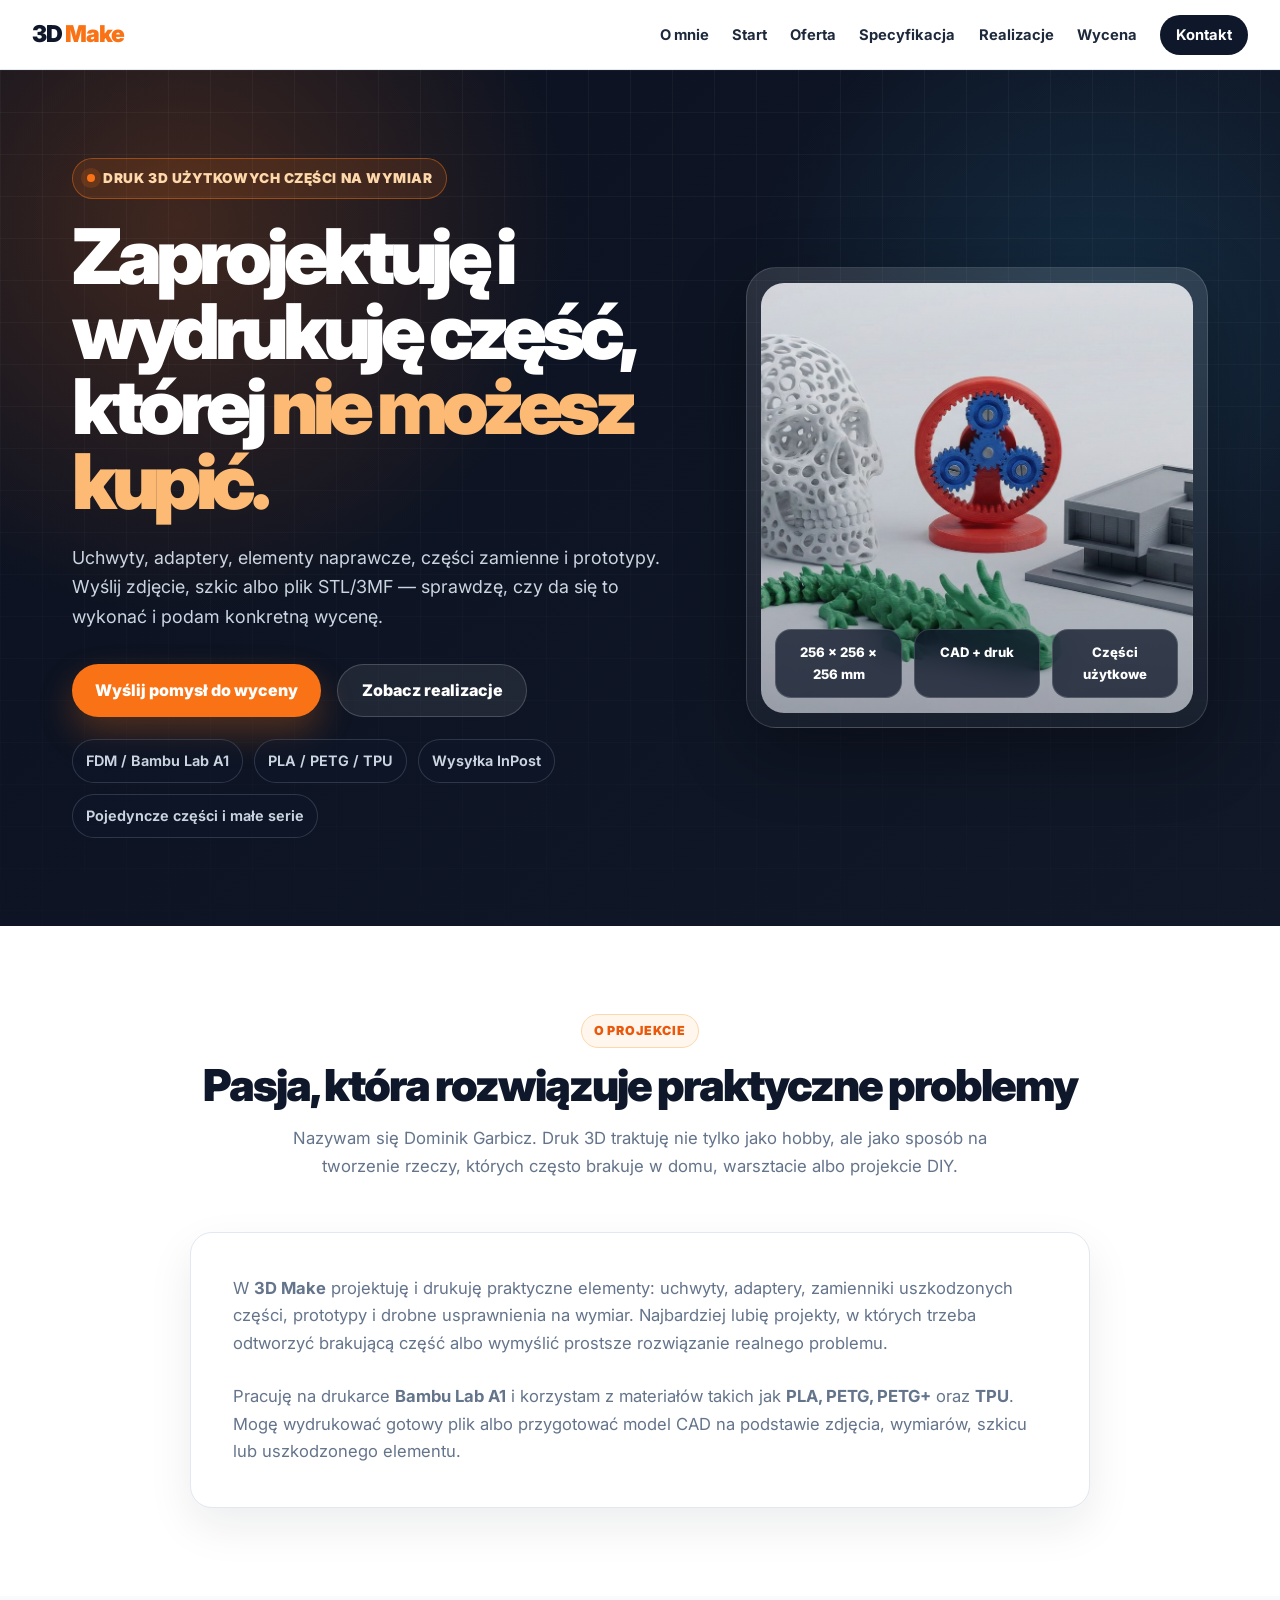
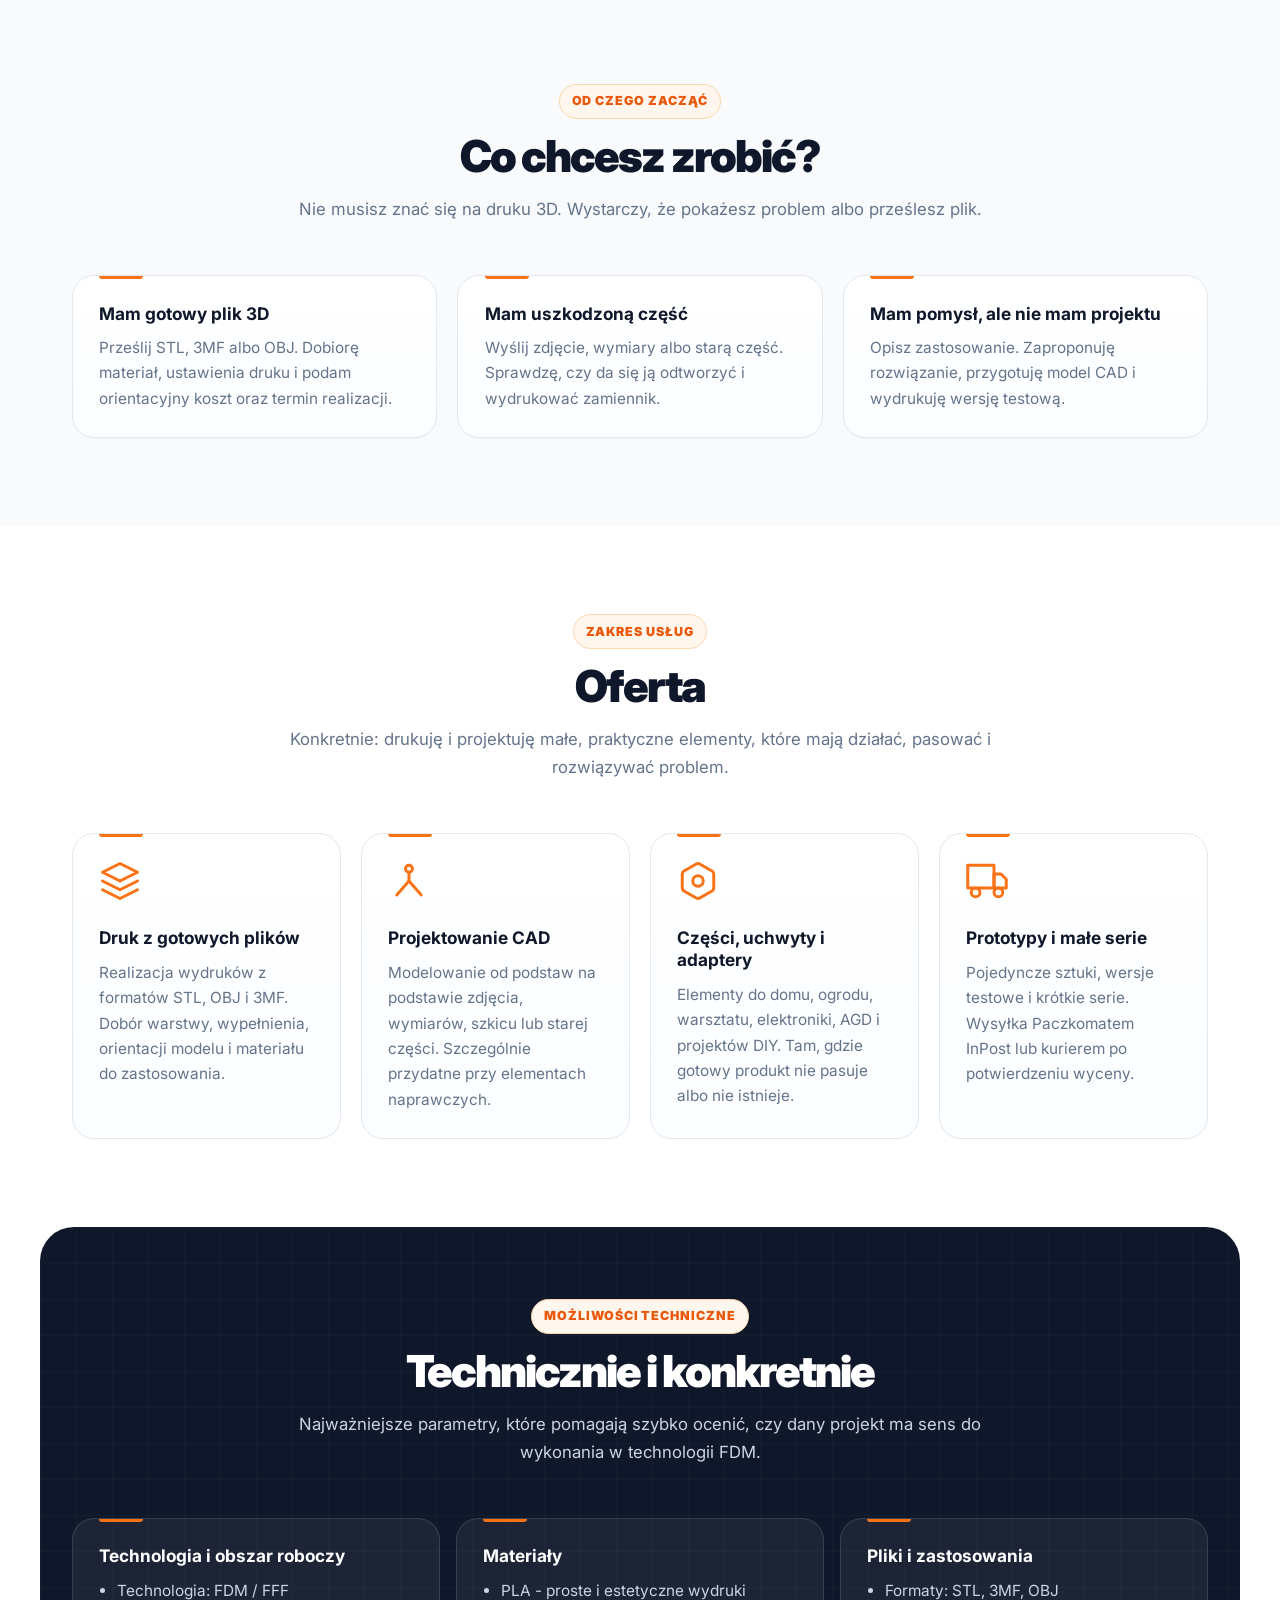
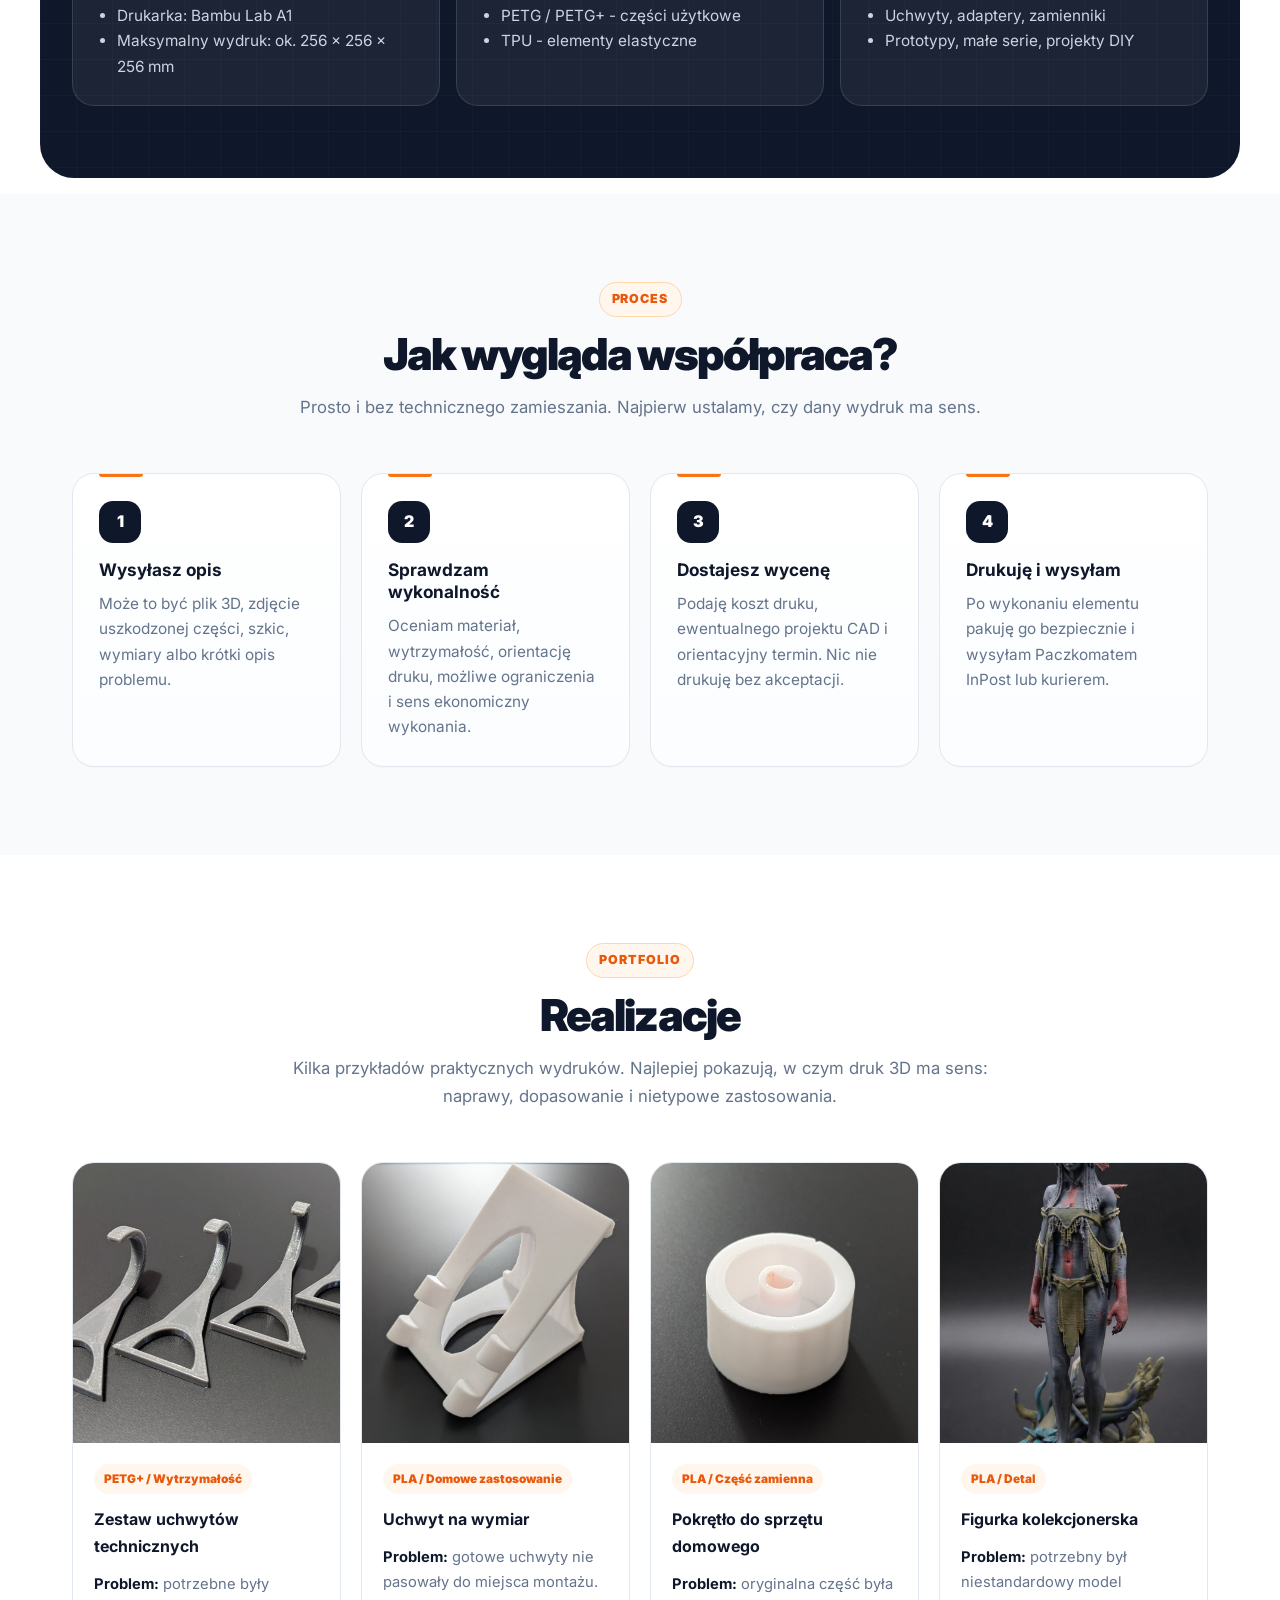
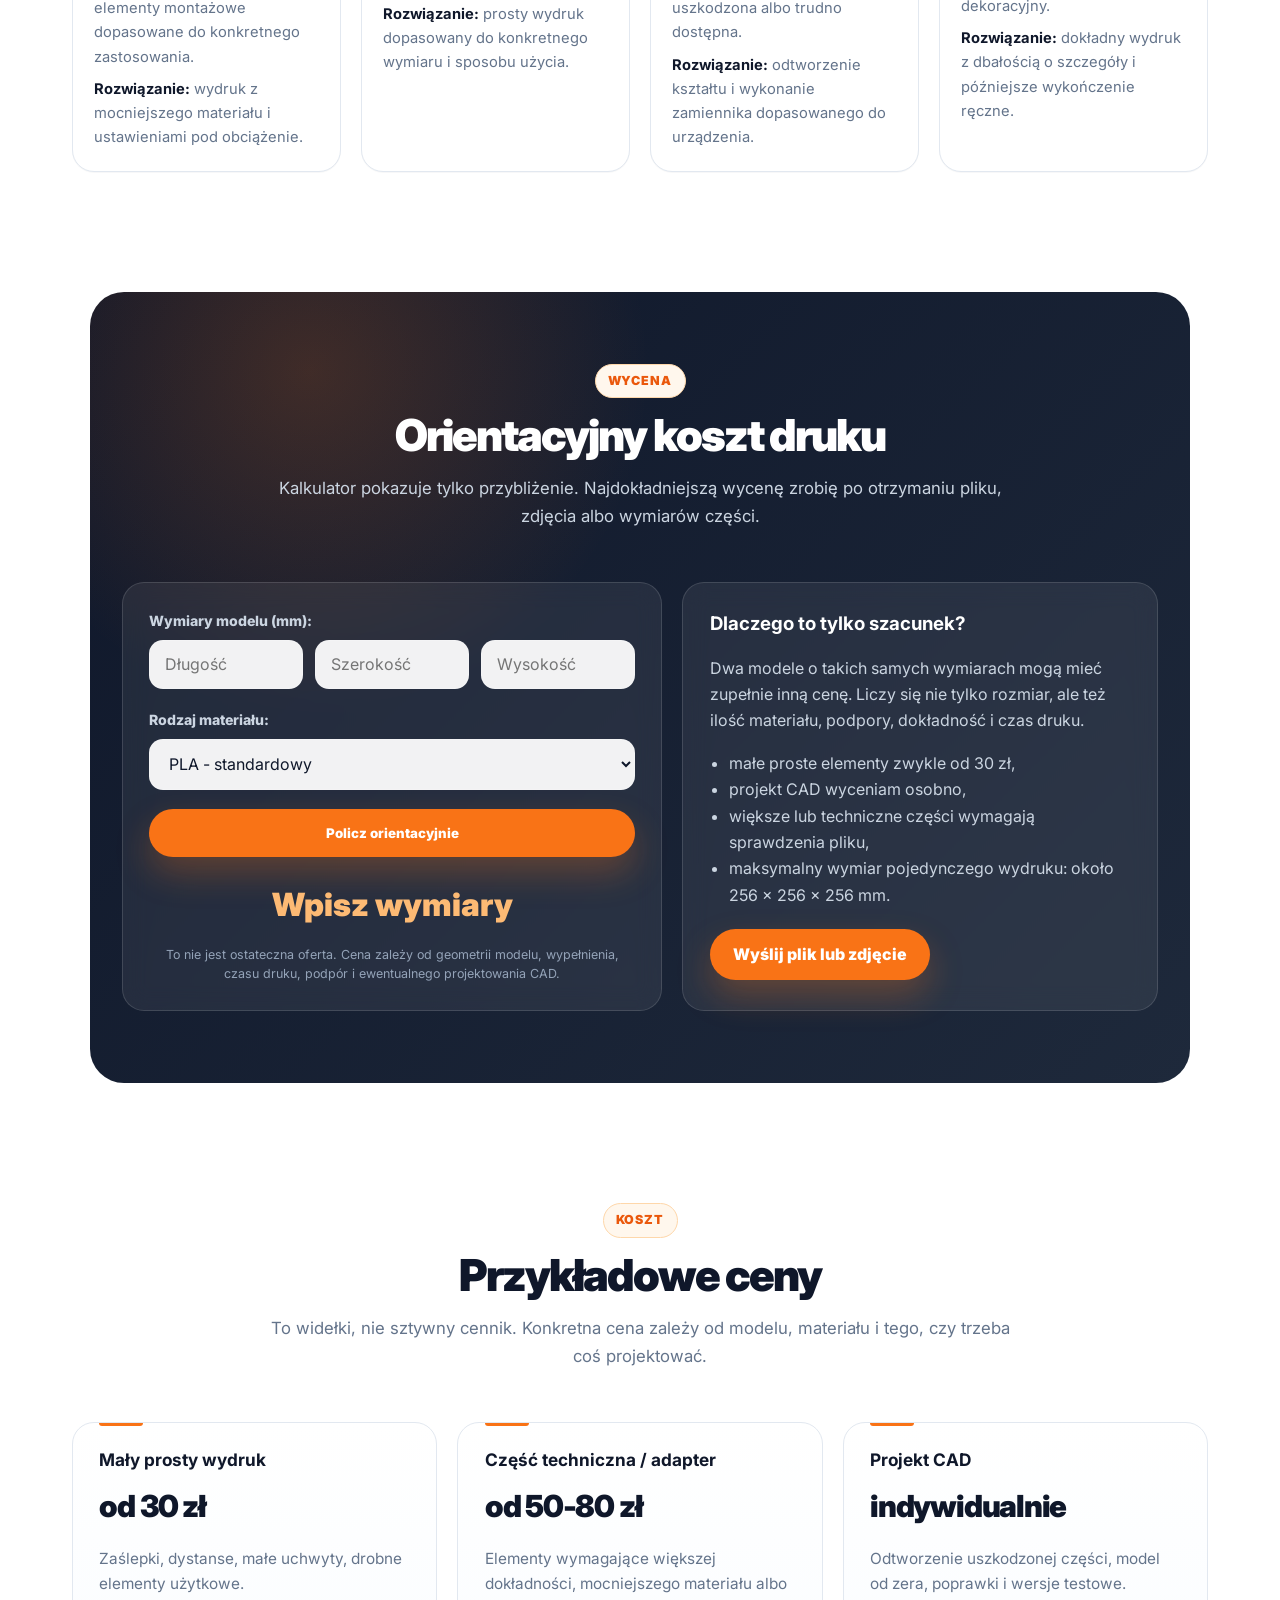
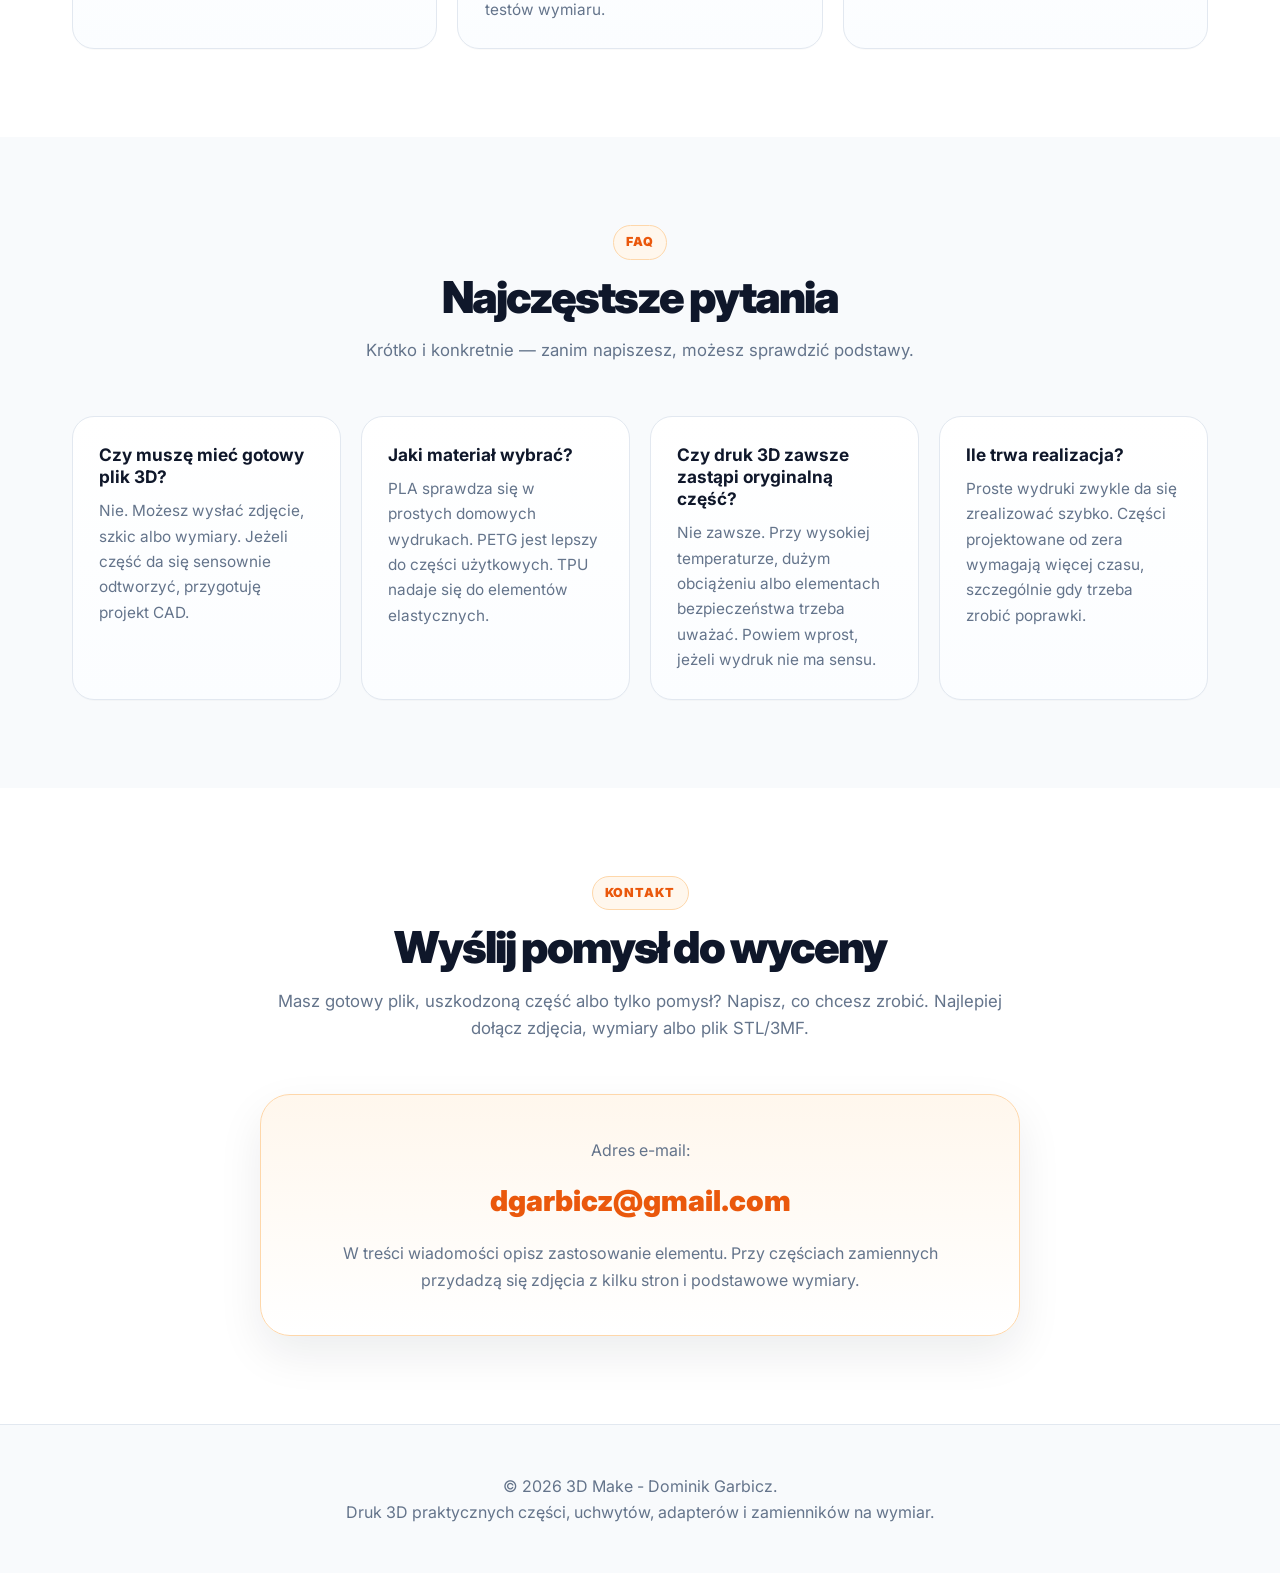
==== index.html @ ba348eeb "Refine visual design with technical premium style" ====
<!DOCTYPE html>
<html lang="pl">
<head>
    <meta charset="UTF-8">
    <meta name="viewport" content="width=device-width, initial-scale=1.0">

    <title>3D Make - Druk 3D części, uchwytów i zamienników na wymiar</title>
    <meta name="description" content="Projektuję i drukuję praktyczne części 3D: uchwyty, adaptery, elementy naprawcze, części zamienne i prototypy. Druk FDM z PLA, PETG i TPU. Wyślij zdjęcie, szkic albo plik STL do wyceny.">
    <meta name="keywords" content="druk 3d, części zamienne 3d, uchwyty 3d, adaptery 3d, projektowanie cad, drukowanie 3d, bambu lab, pla, petg, tpu, prototypowanie, wycena druku 3d">
    <meta name="author" content="Dominik Garbicz">
    <link rel="canonical" href="https://3dmake.pl/">
    <meta name="robots" content="index, follow">

    <meta property="og:type" content="website">
    <meta property="og:url" content="https://3dmake.pl/">
    <meta property="og:title" content="3D Make - Praktyczne części 3D na wymiar">
    <meta property="og:description" content="Zaprojektuję i wydrukuję uchwyt, adapter, element naprawczy albo część, której nie możesz kupić.">
    <meta property="og:image" content="https://3dmake.pl/drukarka.jpg">

    <link rel="preconnect" href="https://fonts.googleapis.com">
    <link rel="preconnect" href="https://fonts.gstatic.com" crossorigin>
    <link href="https://fonts.googleapis.com/css2?family=Inter:wght@300;400;500;600;700;800;900&display=swap" rel="stylesheet">

    <style>
        :root {
            --accent: #f97316;
            --accent-dark: #ea580c;
            --ink: #0f172a;
            --ink-soft: #1e293b;
            --muted: #64748b;
            --muted-2: #94a3b8;
            --surface: #ffffff;
            --surface-soft: #f8fafc;
            --surface-warm: #fff7ed;
            --line: #e2e8f0;
            --line-dark: rgba(148, 163, 184, 0.22);
            --hero: #0b1120;
            --hero-2: #111827;
            --shadow-soft: 0 18px 45px rgba(15, 23, 42, 0.08);
            --shadow-strong: 0 24px 70px rgba(0, 0, 0, 0.32);
            --radius: 22px;
        }

        * {
            margin: 0;
            padding: 0;
            box-sizing: border-box;
            font-family: 'Inter', sans-serif;
            scroll-behavior: smooth;
        }

        html { scroll-padding-top: 82px; }

        body {
            color: var(--ink);
            background: var(--surface);
            line-height: 1.65;
            overflow-x: hidden;
        }

        a { color: inherit; }

        nav {
            position: sticky;
            top: 0;
            z-index: 1000;
            display: flex;
            align-items: center;
            justify-content: space-between;
            padding: 0.95rem 2rem;
            background: rgba(255, 255, 255, 0.92);
            backdrop-filter: blur(16px);
            border-bottom: 1px solid rgba(226, 232, 240, 0.9);
        }

        .logo {
            text-decoration: none;
            font-size: 1.45rem;
            font-weight: 900;
            letter-spacing: -0.04em;
            color: var(--ink);
        }

        .logo span { color: var(--accent); }

        nav ul {
            list-style: none;
            display: flex;
            gap: 1.45rem;
            align-items: center;
        }

        nav a {
            text-decoration: none;
            font-size: 0.92rem;
            font-weight: 700;
            color: var(--ink-soft);
            transition: color 0.2s ease, background 0.2s ease;
        }

        nav a:hover { color: var(--accent); }

        .nav-cta {
            background: var(--ink);
            color: white !important;
            padding: 0.7rem 1rem;
            border-radius: 999px;
        }

        .nav-cta:hover { background: var(--accent); }

        .menu-toggle {
            display: none;
            flex-direction: column;
            gap: 5px;
            cursor: pointer;
            z-index: 1001;
        }

        .bar {
            width: 25px;
            height: 3px;
            border-radius: 999px;
            background: var(--ink);
        }

        section {
            width: 100%;
            max-width: 1200px;
            margin: 0 auto;
            padding: 5.5rem 2rem;
        }

        .section-kicker {
            display: block;
            width: fit-content;
            margin: 0 auto 0.8rem;
            padding: 0.38rem 0.75rem;
            border: 1px solid #fed7aa;
            border-radius: 999px;
            background: var(--surface-warm);
            color: var(--accent-dark);
            font-size: 0.78rem;
            font-weight: 900;
            letter-spacing: 0.08em;
            text-transform: uppercase;
        }

        h1, h2, h3, h4 { color: var(--ink); }

        h2 {
            text-align: center;
            font-size: clamp(2rem, 4vw, 2.75rem);
            line-height: 1.1;
            font-weight: 900;
            letter-spacing: -0.045em;
            margin-bottom: 1rem;
        }

        .section-subtitle {
            max-width: 760px;
            margin: 0 auto 3.2rem;
            text-align: center;
            color: var(--muted);
            font-size: 1.05rem;
        }

        .btn {
            display: inline-flex;
            align-items: center;
            justify-content: center;
            gap: 0.45rem;
            min-height: 48px;
            padding: 0.78rem 1.45rem;
            border: 0;
            border-radius: 999px;
            background: var(--accent);
            color: white;
            text-decoration: none;
            font-weight: 850;
            cursor: pointer;
            box-shadow: 0 16px 34px rgba(249, 115, 22, 0.28);
            transition: transform 0.2s ease, background 0.2s ease, box-shadow 0.2s ease;
        }

        .btn:hover {
            background: var(--accent-dark);
            transform: translateY(-2px);
            box-shadow: 0 18px 40px rgba(249, 115, 22, 0.34);
        }

        .btn-secondary {
            background: rgba(255, 255, 255, 0.08);
            border: 1px solid rgba(255, 255, 255, 0.18);
            color: white;
            box-shadow: none;
        }

        .btn-secondary:hover {
            background: rgba(255, 255, 255, 0.14);
            color: white;
            box-shadow: none;
        }

        .hero-shell {
            background:
                radial-gradient(circle at 14% 18%, rgba(249, 115, 22, 0.22), transparent 30%),
                radial-gradient(circle at 86% 28%, rgba(56, 189, 248, 0.14), transparent 28%),
                linear-gradient(135deg, var(--hero), var(--hero-2));
            color: white;
            position: relative;
            overflow: hidden;
        }

        .hero-shell::before {
            content: '';
            position: absolute;
            inset: 0;
            background-image:
                linear-gradient(rgba(255,255,255,0.045) 1px, transparent 1px),
                linear-gradient(90deg, rgba(255,255,255,0.045) 1px, transparent 1px);
            background-size: 42px 42px;
            mask-image: linear-gradient(to bottom, rgba(0,0,0,0.9), rgba(0,0,0,0.18));
            pointer-events: none;
        }

        .hero {
            position: relative;
            z-index: 1;
            display: grid;
            grid-template-columns: minmax(0, 1.15fr) minmax(320px, 0.85fr);
            align-items: center;
            gap: 3rem;
            max-width: 1200px;
            min-height: 74vh;
            margin: 0 auto;
            padding: 5.5rem 2rem;
        }

        .eyebrow {
            display: inline-flex;
            align-items: center;
            gap: 0.55rem;
            width: fit-content;
            margin-bottom: 1.25rem;
            padding: 0.52rem 0.85rem;
            border: 1px solid rgba(249, 115, 22, 0.45);
            border-radius: 999px;
            background: rgba(249, 115, 22, 0.12);
            color: #fed7aa;
            font-size: 0.85rem;
            font-weight: 900;
            letter-spacing: 0.04em;
            text-transform: uppercase;
        }

        .eyebrow::before {
            content: '';
            width: 8px;
            height: 8px;
            border-radius: 50%;
            background: var(--accent);
            box-shadow: 0 0 0 6px rgba(249, 115, 22, 0.16);
        }

        .hero h1 {
            max-width: 760px;
            color: white;
            font-size: clamp(2.55rem, 6vw, 5rem);
            line-height: 0.98;
            letter-spacing: -0.07em;
            font-weight: 900;
            margin-bottom: 1.45rem;
        }

        .hero h1 span { color: #fdba74; }

        .hero p {
            max-width: 700px;
            color: #cbd5e1;
            font-size: 1.12rem;
            margin-bottom: 2rem;
        }

        .hero-actions {
            display: flex;
            gap: 1rem;
            flex-wrap: wrap;
            margin-bottom: 1.4rem;
        }

        .trust-list {
            display: flex;
            flex-wrap: wrap;
            gap: 0.72rem;
        }

        .trust-list span {
            padding: 0.55rem 0.8rem;
            border: 1px solid rgba(148, 163, 184, 0.24);
            border-radius: 999px;
            background: rgba(15, 23, 42, 0.45);
            color: #cbd5e1;
            font-size: 0.9rem;
            font-weight: 650;
        }

        .hero-card {
            position: relative;
            padding: 0.9rem;
            border: 1px solid rgba(255, 255, 255, 0.14);
            border-radius: 30px;
            background: linear-gradient(180deg, rgba(255,255,255,0.12), rgba(255,255,255,0.04));
            box-shadow: var(--shadow-strong);
        }

        .printer-mockup {
            min-height: 430px;
            border-radius: 23px;
            background-color: #1e293b;
            background-image: linear-gradient(to bottom, rgba(15, 23, 42, 0.05), rgba(15, 23, 42, 0.35)), url('drukarka.jpg');
            background-position: center;
            background-size: cover;
            overflow: hidden;
        }

        .hero-spec {
            position: absolute;
            left: 1.8rem;
            right: 1.8rem;
            bottom: 1.8rem;
            display: grid;
            grid-template-columns: repeat(3, 1fr);
            gap: 0.75rem;
        }

        .hero-spec span {
            padding: 0.75rem;
            border: 1px solid rgba(255,255,255,0.16);
            border-radius: 16px;
            background: rgba(15, 23, 42, 0.76);
            backdrop-filter: blur(12px);
            color: white;
            font-size: 0.82rem;
            font-weight: 800;
            text-align: center;
        }

        .bg-light { background: var(--surface-soft); }

        .intro-box {
            max-width: 900px;
            margin: 0 auto;
            padding: 2.6rem;
            border: 1px solid var(--line);
            border-radius: var(--radius);
            background: white;
            box-shadow: var(--shadow-soft);
            color: var(--muted);
        }

        .intro-box p { font-size: 1.04rem; }

        .grid-3,
        .grid-4 {
            display: grid;
            gap: 1.25rem;
        }

        .grid-3 { grid-template-columns: repeat(3, 1fr); }
        .grid-4 { grid-template-columns: repeat(4, 1fr); }

        .card,
        .offer-card,
        .process-card,
        .pricing-card,
        .faq-card,
        .spec-card {
            position: relative;
            min-height: 100%;
            padding: 1.65rem;
            border: 1px solid var(--line);
            border-radius: var(--radius);
            background: linear-gradient(180deg, #ffffff, #fbfdff);
            box-shadow: 0 1px 0 rgba(15, 23, 42, 0.02);
            transition: transform 0.22s ease, border-color 0.22s ease, box-shadow 0.22s ease;
        }

        .card::before,
        .offer-card::before,
        .process-card::before,
        .pricing-card::before,
        .spec-card::before {
            content: '';
            position: absolute;
            left: 1.65rem;
            top: 0;
            width: 44px;
            height: 3px;
            border-radius: 0 0 999px 999px;
            background: var(--accent);
        }

        .card:hover,
        .offer-card:hover,
        .process-card:hover,
        .pricing-card:hover,
        .spec-card:hover {
            transform: translateY(-4px);
            border-color: rgba(249, 115, 22, 0.35);
            box-shadow: var(--shadow-soft);
        }

        .card h3,
        .offer-card h3,
        .process-card h3,
        .pricing-card h3,
        .faq-card h3,
        .spec-card h3 {
            margin-bottom: 0.65rem;
            color: var(--ink);
            font-size: 1.08rem;
            line-height: 1.28;
        }

        .card p,
        .offer-card p,
        .process-card p,
        .pricing-card p,
        .faq-card p,
        .spec-card p,
        .spec-card li {
            color: var(--muted);
            font-size: 0.96rem;
        }

        .offer-icon {
            width: 42px;
            height: 42px;
            margin-bottom: 1.1rem;
            color: var(--accent);
            stroke-width: 1.7;
        }

        .process-number {
            width: 42px;
            height: 42px;
            display: flex;
            align-items: center;
            justify-content: center;
            margin-bottom: 1rem;
            border-radius: 14px;
            background: var(--ink);
            color: white;
            font-weight: 900;
        }

        .spec-section {
            background: var(--ink);
            color: white;
            border-radius: 34px;
            padding: 4.5rem 2rem;
            overflow: hidden;
            position: relative;
        }

        .spec-section::before {
            content: '';
            position: absolute;
            inset: 0;
            background-image:
                linear-gradient(rgba(255,255,255,0.045) 1px, transparent 1px),
                linear-gradient(90deg, rgba(255,255,255,0.045) 1px, transparent 1px);
            background-size: 36px 36px;
            opacity: 0.55;
            pointer-events: none;
        }

        .spec-section > * { position: relative; z-index: 1; }
        .spec-section h2 { color: white; }
        .spec-section .section-subtitle { color: #cbd5e1; }

        .spec-grid {
            display: grid;
            grid-template-columns: repeat(3, 1fr);
            gap: 1rem;
        }

        .spec-card {
            background: rgba(255,255,255,0.06);
            border-color: rgba(255,255,255,0.12);
            box-shadow: none;
        }

        .spec-card h3 { color: white; }
        .spec-card p, .spec-card li { color: #cbd5e1; }
        .spec-card ul { padding-left: 1.1rem; }

        .portfolio-grid {
            display: grid;
            grid-template-columns: repeat(4, 1fr);
            gap: 1.25rem;
        }

        .portfolio-item {
            overflow: hidden;
            border: 1px solid var(--line);
            border-radius: var(--radius);
            background: white;
            box-shadow: 0 1px 0 rgba(15, 23, 42, 0.03);
            transition: transform 0.22s ease, box-shadow 0.22s ease, border-color 0.22s ease;
        }

        .portfolio-item:hover {
            transform: translateY(-4px);
            border-color: rgba(249, 115, 22, 0.32);
            box-shadow: var(--shadow-soft);
        }

        .portfolio-img-container {
            position: relative;
            width: 100%;
            height: 280px;
            overflow: hidden;
            cursor: pointer;
            background: #e2e8f0;
        }

        .portfolio-img-container::after {
            content: 'Powiększ';
            position: absolute;
            left: 1rem;
            bottom: 1rem;
            padding: 0.38rem 0.7rem;
            border: 1px solid rgba(255,255,255,0.22);
            border-radius: 999px;
            background: rgba(15,23,42,0.72);
            color: white;
            font-size: 0.75rem;
            font-weight: 800;
            opacity: 0;
            transition: opacity 0.2s ease;
        }

        .portfolio-img-container:hover::after { opacity: 1; }

        .portfolio-img {
            width: 100%;
            height: 100%;
            object-fit: cover;
            transition: transform 0.35s ease, filter 0.35s ease;
        }

        .portfolio-img-container:hover .portfolio-img {
            transform: scale(1.045);
            filter: brightness(0.86);
        }

        .portfolio-desc { padding: 1.3rem; }
        .portfolio-desc h4 { margin: 0.2rem 0 0.8rem; }
        .portfolio-desc p { color: var(--muted); font-size: 0.92rem; }

        .tag {
            display: inline-flex;
            margin-bottom: 0.55rem;
            padding: 0.32rem 0.62rem;
            border-radius: 999px;
            background: var(--surface-warm);
            color: var(--accent-dark);
            font-size: 0.74rem;
            font-weight: 900;
        }

        .case-line { display: block; margin-top: 0.5rem; }
        .case-line strong { color: var(--ink); }

        .calculator-section {
            max-width: 1100px;
            margin: 2rem auto;
            padding: 4.5rem 2rem;
            border-radius: 34px;
            background: linear-gradient(135deg, #0f172a, #1e293b);
            color: white;
            position: relative;
            overflow: hidden;
        }

        .calculator-section::before {
            content: '';
            position: absolute;
            inset: 0;
            background: radial-gradient(circle at 20% 10%, rgba(249,115,22,0.2), transparent 30%);
            pointer-events: none;
        }

        .calculator-section > * { position: relative; z-index: 1; }
        .calculator-section h2 { color: white; }

        .calc-layout {
            display: grid;
            grid-template-columns: minmax(280px, 1fr) minmax(280px, 0.88fr);
            gap: 1.25rem;
            align-items: stretch;
        }

        .calc-container,
        .calc-note {
            padding: 1.65rem;
            border: 1px solid rgba(255,255,255,0.13);
            border-radius: var(--radius);
            background: rgba(255,255,255,0.07);
            backdrop-filter: blur(12px);
        }

        .calc-note h3 { color: white; margin-bottom: 0.9rem; }
        .calc-note p, .calc-note li { color: #cbd5e1; }
        .calc-note ul { padding-left: 1.2rem; margin: 1rem 0 1.3rem; }

        .calc-label {
            display: block;
            margin-bottom: 0.45rem;
            color: #cbd5e1;
            font-size: 0.88rem;
            font-weight: 800;
        }

        .dims-wrapper {
            display: grid;
            grid-template-columns: repeat(3, 1fr);
            gap: 0.75rem;
            margin-bottom: 1.2rem;
        }

        .calc-input {
            width: 100%;
            padding: 0.85rem 0.9rem;
            border: 1px solid rgba(255,255,255,0.18);
            border-radius: 14px;
            background: rgba(255,255,255,0.94);
            color: var(--ink);
            font-size: 1rem;
            margin-bottom: 1.2rem;
        }

        .dims-wrapper .calc-input { margin-bottom: 0; }

        .calc-input:focus {
            outline: none;
            border-color: var(--accent);
            box-shadow: 0 0 0 4px rgba(249, 115, 22, 0.18);
        }

        #res {
            margin-top: 1.35rem;
            text-align: center;
            color: #fdba74;
            font-size: 2rem;
            font-weight: 900;
        }

        .result-subtext {
            margin-top: 0.85rem;
            color: #94a3b8;
            font-size: 0.78rem;
            text-align: center;
            line-height: 1.55;
        }

        .pricing-card .price {
            margin: 0.5rem 0 0.9rem;
            color: var(--ink);
            font-size: 1.9rem;
            font-weight: 900;
            letter-spacing: -0.04em;
        }

        .contact-box {
            max-width: 760px;
            margin: 0 auto;
            padding: 2.6rem;
            border: 1px solid #fed7aa;
            border-radius: 30px;
            background: linear-gradient(180deg, #fff7ed, #ffffff);
            box-shadow: var(--shadow-soft);
        }

        .contact-box .email {
            display: inline-block;
            margin: 0.35rem 0 1rem;
            color: var(--accent-dark);
            text-decoration: none;
            font-size: clamp(1.25rem, 4vw, 1.8rem);
            font-weight: 900;
            word-break: break-word;
        }

        footer {
            padding: 3rem 2rem;
            border-top: 1px solid var(--line);
            background: var(--surface-soft);
            color: var(--muted);
            text-align: center;
        }

        .modal {
            display: none;
            position: fixed;
            z-index: 2000;
            inset: 0;
            overflow: auto;
            background: rgba(0,0,0,0.9);
            backdrop-filter: blur(6px);
        }

        .modal-content {
            display: block;
            width: 82%;
            max-width: 960px;
            max-height: 90vh;
            margin: auto;
            object-fit: contain;
            border-radius: 12px;
            box-shadow: 0 0 28px rgba(0,0,0,0.55);
            animation: zoom 0.25s ease;
        }

        @keyframes zoom {
            from { transform: scale(0.92); opacity: 0; }
            to { transform: scale(1); opacity: 1; }
        }

        .close {
            position: absolute;
            top: 16px;
            right: 32px;
            color: white;
            font-size: 42px;
            font-weight: 900;
            cursor: pointer;
            z-index: 2001;
        }

        .close:hover { color: #fdba74; }

        .reveal {
            opacity: 0;
            transform: translateY(28px);
            transition: opacity 0.7s ease, transform 0.7s ease;
        }

        .reveal.active {
            opacity: 1;
            transform: translateY(0);
        }

        @media (max-width: 1050px) {
            .grid-4, .portfolio-grid { grid-template-columns: repeat(2, 1fr); }
            .spec-grid, .grid-3 { grid-template-columns: 1fr; }
            .hero { grid-template-columns: 1fr; }
            .hero-card { max-width: 620px; }
        }

        @media (max-width: 850px) {
            .menu-toggle { display: flex; }

            nav ul {
                position: absolute;
                top: 63px;
                left: 0;
                width: 100%;
                max-height: 0;
                overflow: hidden;
                display: flex;
                flex-direction: column;
                gap: 0;
                background: white;
                border-bottom: 1px solid var(--line);
                transition: max-height 0.3s ease;
            }

            nav ul.active { max-height: 560px; }
            nav ul li { width: 100%; text-align: center; }
            nav ul li a { display: block; width: 100%; padding: 1rem; }
            .nav-cta { border-radius: 0; background: var(--accent); }
            section { padding: 4rem 1.25rem; }
            .hero { padding: 4rem 1.25rem; min-height: auto; }
            .hero-card { order: -1; }
            .printer-mockup { min-height: 310px; }
            .hero-spec { grid-template-columns: 1fr; left: 1.2rem; right: 1.2rem; bottom: 1.2rem; }
            .calc-layout { grid-template-columns: 1fr; }
            .dims-wrapper { grid-template-columns: 1fr; }
            .portfolio-grid, .grid-4 { grid-template-columns: 1fr; }
            .contact-box { padding: 2rem 1.25rem; }
            .modal-content { width: 94%; }
        }
    </style>
</head>
<body>

    <nav>
        <a href="#" class="logo">3D<span> Make</span></a>

        <div class="menu-toggle" onclick="toggleMenu()" aria-label="Menu główne" role="button" tabindex="0">
            <div class="bar"></div>
            <div class="bar"></div>
            <div class="bar"></div>
        </div>

        <ul id="nav-menu">
            <li><a href="#omnie" onclick="toggleMenu()">O mnie</a></li>
            <li><a href="#co-zrobic" onclick="toggleMenu()">Start</a></li>
            <li><a href="#oferta" onclick="toggleMenu()">Oferta</a></li>
            <li><a href="#specyfikacja" onclick="toggleMenu()">Specyfikacja</a></li>
            <li><a href="#portfolio" onclick="toggleMenu()">Realizacje</a></li>
            <li><a href="#kalkulator" onclick="toggleMenu()">Wycena</a></li>
            <li><a href="#kontakt" onclick="toggleMenu()" class="nav-cta">Kontakt</a></li>
        </ul>
    </nav>

    <div class="hero-shell">
        <header class="hero">
            <div class="hero-text reveal">
                <span class="eyebrow">Druk 3D użytkowych części na wymiar</span>
                <h1>Zaprojektuję i wydrukuję część, której <span>nie możesz kupić.</span></h1>
                <p>Uchwyty, adaptery, elementy naprawcze, części zamienne i prototypy. Wyślij zdjęcie, szkic albo plik STL/3MF — sprawdzę, czy da się to wykonać i podam konkretną wycenę.</p>
                <div class="hero-actions">
                    <a href="#kontakt" class="btn">Wyślij pomysł do wyceny</a>
                    <a href="#portfolio" class="btn btn-secondary">Zobacz realizacje</a>
                </div>
                <div class="trust-list">
                    <span>FDM / Bambu Lab A1</span>
                    <span>PLA / PETG / TPU</span>
                    <span>Wysyłka InPost</span>
                    <span>Pojedyncze części i małe serie</span>
                </div>
            </div>

            <div class="hero-card reveal" style="transition-delay: 0.15s;">
                <div class="printer-mockup" aria-label="Drukarka 3D Bambu Lab A1"></div>
                <div class="hero-spec" aria-label="Najważniejsze możliwości">
                    <span>256 × 256 × 256 mm</span>
                    <span>CAD + druk</span>
                    <span>Części użytkowe</span>
                </div>
            </div>
        </header>
    </div>

    <section id="omnie" class="reveal">
        <span class="section-kicker">O projekcie</span>
        <h2>Pasja, która rozwiązuje praktyczne problemy</h2>
        <p class="section-subtitle">Nazywam się Dominik Garbicz. Druk 3D traktuję nie tylko jako hobby, ale jako sposób na tworzenie rzeczy, których często brakuje w domu, warsztacie albo projekcie DIY.</p>
        <div class="intro-box">
            <p>W <strong>3D Make</strong> projektuję i drukuję praktyczne elementy: uchwyty, adaptery, zamienniki uszkodzonych części, prototypy i drobne usprawnienia na wymiar. Najbardziej lubię projekty, w których trzeba odtworzyć brakującą część albo wymyślić prostsze rozwiązanie realnego problemu.</p>
            <br>
            <p>Pracuję na drukarce <strong>Bambu Lab A1</strong> i korzystam z materiałów takich jak <strong>PLA, PETG, PETG+</strong> oraz <strong>TPU</strong>. Mogę wydrukować gotowy plik albo przygotować model CAD na podstawie zdjęcia, wymiarów, szkicu lub uszkodzonego elementu.</p>
        </div>
    </section>

    <div class="bg-light">
        <section id="co-zrobic">
            <span class="section-kicker reveal">Od czego zacząć</span>
            <h2 class="reveal">Co chcesz zrobić?</h2>
            <p class="section-subtitle reveal">Nie musisz znać się na druku 3D. Wystarczy, że pokażesz problem albo prześlesz plik.</p>
            <div class="grid-3">
                <div class="card reveal">
                    <h3>Mam gotowy plik 3D</h3>
                    <p>Prześlij STL, 3MF albo OBJ. Dobiorę materiał, ustawienia druku i podam orientacyjny koszt oraz termin realizacji.</p>
                </div>
                <div class="card reveal" style="transition-delay: 0.1s;">
                    <h3>Mam uszkodzoną część</h3>
                    <p>Wyślij zdjęcie, wymiary albo starą część. Sprawdzę, czy da się ją odtworzyć i wydrukować zamiennik.</p>
                </div>
                <div class="card reveal" style="transition-delay: 0.2s;">
                    <h3>Mam pomysł, ale nie mam projektu</h3>
                    <p>Opisz zastosowanie. Zaproponuję rozwiązanie, przygotuję model CAD i wydrukuję wersję testową.</p>
                </div>
            </div>
        </section>
    </div>

    <section id="oferta">
        <span class="section-kicker reveal">Zakres usług</span>
        <h2 class="reveal">Oferta</h2>
        <p class="section-subtitle reveal">Konkretnie: drukuję i projektuję małe, praktyczne elementy, które mają działać, pasować i rozwiązywać problem.</p>
        <div class="grid-4">
            <div class="offer-card reveal">
                <svg class="offer-icon" viewBox="0 0 24 24" fill="none" stroke="currentColor" stroke-linecap="round" stroke-linejoin="round">
                    <polygon points="12 2 2 7 12 12 22 7 12 2"></polygon>
                    <polyline points="2 17 12 22 22 17"></polyline>
                    <polyline points="2 12 12 17 22 12"></polyline>
                </svg>
                <h3>Druk z gotowych plików</h3>
                <p>Realizacja wydruków z formatów STL, OBJ i 3MF. Dobór warstwy, wypełnienia, orientacji modelu i materiału do zastosowania.</p>
            </div>

            <div class="offer-card reveal" style="transition-delay: 0.1s;">
                <svg class="offer-icon" viewBox="0 0 24 24" fill="none" stroke="currentColor" stroke-linecap="round" stroke-linejoin="round">
                    <circle cx="12" cy="5" r="2"></circle>
                    <path d="M12 7v5"></path>
                    <line x1="12" y1="12" x2="19" y2="20"></line>
                    <line x1="12" y1="12" x2="5" y2="20"></line>
                </svg>
                <h3>Projektowanie CAD</h3>
                <p>Modelowanie od podstaw na podstawie zdjęcia, wymiarów, szkicu lub starej części. Szczególnie przydatne przy elementach naprawczych.</p>
            </div>

            <div class="offer-card reveal" style="transition-delay: 0.2s;">
                <svg class="offer-icon" viewBox="0 0 24 24" fill="none" stroke="currentColor" stroke-linecap="round" stroke-linejoin="round">
                    <path d="M21 16V8a2 2 0 0 0-1-1.73l-7-4a2 2 0 0 0-2 0l-7 4A2 2 0 0 0 3 8v8a2 2 0 0 0 1 1.73l7 4a2 2 0 0 0 2 0l7-4A2 2 0 0 0 21 16z"></path>
                    <circle cx="12" cy="12" r="3"></circle>
                </svg>
                <h3>Części, uchwyty i adaptery</h3>
                <p>Elementy do domu, ogrodu, warsztatu, elektroniki, AGD i projektów DIY. Tam, gdzie gotowy produkt nie pasuje albo nie istnieje.</p>
            </div>

            <div class="offer-card reveal" style="transition-delay: 0.3s;">
                <svg class="offer-icon" viewBox="0 0 24 24" fill="none" stroke="currentColor" stroke-linecap="round" stroke-linejoin="round">
                    <rect x="1" y="3" width="15" height="13"></rect>
                    <polygon points="16 8 20 8 23 11 23 16 16 16 16 8"></polygon>
                    <circle cx="5.5" cy="18.5" r="2.5"></circle>
                    <circle cx="18.5" cy="18.5" r="2.5"></circle>
                </svg>
                <h3>Prototypy i małe serie</h3>
                <p>Pojedyncze sztuki, wersje testowe i krótkie serie. Wysyłka Paczkomatem InPost lub kurierem po potwierdzeniu wyceny.</p>
            </div>
        </div>
    </section>

    <div style="padding: 0 1rem 1rem;">
        <section id="specyfikacja" class="spec-section reveal">
            <span class="section-kicker">Możliwości techniczne</span>
            <h2>Technicznie i konkretnie</h2>
            <p class="section-subtitle">Najważniejsze parametry, które pomagają szybko ocenić, czy dany projekt ma sens do wykonania w technologii FDM.</p>
            <div class="spec-grid">
                <div class="spec-card">
                    <h3>Technologia i obszar roboczy</h3>
                    <ul>
                        <li>Technologia: FDM / FFF</li>
                        <li>Drukarka: Bambu Lab A1</li>
                        <li>Maksymalny wydruk: ok. 256 × 256 × 256 mm</li>
                    </ul>
                </div>
                <div class="spec-card">
                    <h3>Materiały</h3>
                    <ul>
                        <li>PLA - proste i estetyczne wydruki</li>
                        <li>PETG / PETG+ - części użytkowe</li>
                        <li>TPU - elementy elastyczne</li>
                    </ul>
                </div>
                <div class="spec-card">
                    <h3>Pliki i zastosowania</h3>
                    <ul>
                        <li>Formaty: STL, 3MF, OBJ</li>
                        <li>Uchwyty, adaptery, zamienniki</li>
                        <li>Prototypy, małe serie, projekty DIY</li>
                    </ul>
                </div>
            </div>
        </section>
    </div>

    <div class="bg-light">
        <section id="proces">
            <span class="section-kicker reveal">Proces</span>
            <h2 class="reveal">Jak wygląda współpraca?</h2>
            <p class="section-subtitle reveal">Prosto i bez technicznego zamieszania. Najpierw ustalamy, czy dany wydruk ma sens.</p>
            <div class="grid-4">
                <div class="process-card reveal">
                    <div class="process-number">1</div>
                    <h3>Wysyłasz opis</h3>
                    <p>Może to być plik 3D, zdjęcie uszkodzonej części, szkic, wymiary albo krótki opis problemu.</p>
                </div>
                <div class="process-card reveal" style="transition-delay: 0.1s;">
                    <div class="process-number">2</div>
                    <h3>Sprawdzam wykonalność</h3>
                    <p>Oceniam materiał, wytrzymałość, orientację druku, możliwe ograniczenia i sens ekonomiczny wykonania.</p>
                </div>
                <div class="process-card reveal" style="transition-delay: 0.2s;">
                    <div class="process-number">3</div>
                    <h3>Dostajesz wycenę</h3>
                    <p>Podaję koszt druku, ewentualnego projektu CAD i orientacyjny termin. Nic nie drukuję bez akceptacji.</p>
                </div>
                <div class="process-card reveal" style="transition-delay: 0.3s;">
                    <div class="process-number">4</div>
                    <h3>Drukuję i wysyłam</h3>
                    <p>Po wykonaniu elementu pakuję go bezpiecznie i wysyłam Paczkomatem InPost lub kurierem.</p>
                </div>
            </div>
        </section>
    </div>

    <section id="portfolio">
        <span class="section-kicker reveal">Portfolio</span>
        <h2 class="reveal">Realizacje</h2>
        <p class="section-subtitle reveal">Kilka przykładów praktycznych wydruków. Najlepiej pokazują, w czym druk 3D ma sens: naprawy, dopasowanie i nietypowe zastosowania.</p>
        <div class="portfolio-grid">
            <div class="portfolio-item reveal">
                <div class="portfolio-img-container" onclick="openModal('haki.jpeg')" role="button" aria-label="Powiększ zdjęcie">
                    <img src="haki.jpeg" alt="Haki i uchwyty drukowane w 3D" class="portfolio-img" loading="lazy" onerror="this.src='https://placehold.co/600x400?text=Brak+zdjęcia'">
                </div>
                <div class="portfolio-desc">
                    <span class="tag">PETG+ / Wytrzymałość</span>
                    <h4>Zestaw uchwytów technicznych</h4>
                    <p><span class="case-line"><strong>Problem:</strong> potrzebne były elementy montażowe dopasowane do konkretnego zastosowania.</span><span class="case-line"><strong>Rozwiązanie:</strong> wydruk z mocniejszego materiału i ustawieniami pod obciążenie.</span></p>
                </div>
            </div>

            <div class="portfolio-item reveal" style="transition-delay: 0.1s;">
                <div class="portfolio-img-container" onclick="openModal('uchwyt.jpeg')" role="button" aria-label="Powiększ zdjęcie">
                    <img src="uchwyt.jpeg" alt="Uchwyt drukowany w 3D montowany na ścianę" class="portfolio-img" loading="lazy" onerror="this.src='https://placehold.co/600x400?text=Brak+zdjęcia'">
                </div>
                <div class="portfolio-desc">
                    <span class="tag">PLA / Domowe zastosowanie</span>
                    <h4>Uchwyt na wymiar</h4>
                    <p><span class="case-line"><strong>Problem:</strong> gotowe uchwyty nie pasowały do miejsca montażu.</span><span class="case-line"><strong>Rozwiązanie:</strong> prosty wydruk dopasowany do konkretnego wymiaru i sposobu użycia.</span></p>
                </div>
            </div>

            <div class="portfolio-item reveal" style="transition-delay: 0.2s;">
                <div class="portfolio-img-container" onclick="openModal('pokretlo.jpeg')" role="button" aria-label="Powiększ zdjęcie">
                    <img src="pokretlo.jpeg" alt="Pokrętło do urządzenia AGD drukowane w 3D" class="portfolio-img" loading="lazy" onerror="this.src='https://placehold.co/600x400?text=Brak+zdjęcia'">
                </div>
                <div class="portfolio-desc">
                    <span class="tag">PLA / Część zamienna</span>
                    <h4>Pokrętło do sprzętu domowego</h4>
                    <p><span class="case-line"><strong>Problem:</strong> oryginalna część była uszkodzona albo trudno dostępna.</span><span class="case-line"><strong>Rozwiązanie:</strong> odtworzenie kształtu i wykonanie zamiennika dopasowanego do urządzenia.</span></p>
                </div>
            </div>

            <div class="portfolio-item reveal" style="transition-delay: 0.3s;">
                <div class="portfolio-img-container" onclick="openModal('figurka.jpeg')" role="button" aria-label="Powiększ zdjęcie">
                    <img src="figurka.jpeg" alt="Figurka drukowana w 3D i malowana" class="portfolio-img" loading="lazy" onerror="this.src='https://placehold.co/600x400?text=Brak+zdjęcia'">
                </div>
                <div class="portfolio-desc">
                    <span class="tag">PLA / Detal</span>
                    <h4>Figurka kolekcjonerska</h4>
                    <p><span class="case-line"><strong>Problem:</strong> potrzebny był niestandardowy model dekoracyjny.</span><span class="case-line"><strong>Rozwiązanie:</strong> dokładny wydruk z dbałością o szczegóły i późniejsze wykończenie ręczne.</span></p>
                </div>
            </div>
        </div>
    </section>

    <div style="padding: 0 1rem;">
        <section id="kalkulator" class="calculator-section reveal">
            <span class="section-kicker">Wycena</span>
            <h2>Orientacyjny koszt druku</h2>
            <p class="section-subtitle" style="color:#cbd5e1;">Kalkulator pokazuje tylko przybliżenie. Najdokładniejszą wycenę zrobię po otrzymaniu pliku, zdjęcia albo wymiarów części.</p>

            <div class="calc-layout">
                <div class="calc-container">
                    <label class="calc-label">Wymiary modelu (mm):</label>
                    <div class="dims-wrapper">
                        <input type="number" id="dim-x" class="calc-input calc-trigger" placeholder="Długość" oninput="calc()">
                        <input type="number" id="dim-y" class="calc-input calc-trigger" placeholder="Szerokość" oninput="calc()">
                        <input type="number" id="dim-z" class="calc-input calc-trigger" placeholder="Wysokość" oninput="calc()">
                    </div>

                    <label class="calc-label">Rodzaj materiału:</label>
                    <select id="mat" class="calc-input calc-trigger" onchange="calc()">
                        <option value="1">PLA - standardowy</option>
                        <option value="1.2">PETG - wytrzymalszy</option>
                        <option value="1.5">TPU - elastyczny</option>
                    </select>

                    <button class="btn" style="width:100%;" onclick="calc()">Policz orientacyjnie</button>
                    <div id="res">Wpisz wymiary</div>
                    <p class="result-subtext">To nie jest ostateczna oferta. Cena zależy od geometrii modelu, wypełnienia, czasu druku, podpór i ewentualnego projektowania CAD.</p>
                </div>

                <div class="calc-note">
                    <h3>Dlaczego to tylko szacunek?</h3>
                    <p>Dwa modele o takich samych wymiarach mogą mieć zupełnie inną cenę. Liczy się nie tylko rozmiar, ale też ilość materiału, podpory, dokładność i czas druku.</p>
                    <ul>
                        <li>małe proste elementy zwykle od 30 zł,</li>
                        <li>projekt CAD wyceniam osobno,</li>
                        <li>większe lub techniczne części wymagają sprawdzenia pliku,</li>
                        <li>maksymalny wymiar pojedynczego wydruku: około 256 × 256 × 256 mm.</li>
                    </ul>
                    <a href="#kontakt" class="btn">Wyślij plik lub zdjęcie</a>
                </div>
            </div>
        </section>
    </div>

    <section id="cennik">
        <span class="section-kicker reveal">Koszt</span>
        <h2 class="reveal">Przykładowe ceny</h2>
        <p class="section-subtitle reveal">To widełki, nie sztywny cennik. Konkretna cena zależy od modelu, materiału i tego, czy trzeba coś projektować.</p>
        <div class="grid-3">
            <div class="pricing-card reveal">
                <h3>Mały prosty wydruk</h3>
                <div class="price">od 30 zł</div>
                <p>Zaślepki, dystanse, małe uchwyty, drobne elementy użytkowe.</p>
            </div>
            <div class="pricing-card reveal" style="transition-delay: 0.1s;">
                <h3>Część techniczna / adapter</h3>
                <div class="price">od 50-80 zł</div>
                <p>Elementy wymagające większej dokładności, mocniejszego materiału albo testów wymiaru.</p>
            </div>
            <div class="pricing-card reveal" style="transition-delay: 0.2s;">
                <h3>Projekt CAD</h3>
                <div class="price">indywidualnie</div>
                <p>Odtworzenie uszkodzonej części, model od zera, poprawki i wersje testowe.</p>
            </div>
        </div>
    </section>

    <div class="bg-light">
        <section id="faq">
            <span class="section-kicker reveal">FAQ</span>
            <h2 class="reveal">Najczęstsze pytania</h2>
            <p class="section-subtitle reveal">Krótko i konkretnie — zanim napiszesz, możesz sprawdzić podstawy.</p>
            <div class="grid-4">
                <div class="faq-card reveal">
                    <h3>Czy muszę mieć gotowy plik 3D?</h3>
                    <p>Nie. Możesz wysłać zdjęcie, szkic albo wymiary. Jeżeli część da się sensownie odtworzyć, przygotuję projekt CAD.</p>
                </div>
                <div class="faq-card reveal" style="transition-delay: 0.1s;">
                    <h3>Jaki materiał wybrać?</h3>
                    <p>PLA sprawdza się w prostych domowych wydrukach. PETG jest lepszy do części użytkowych. TPU nadaje się do elementów elastycznych.</p>
                </div>
                <div class="faq-card reveal" style="transition-delay: 0.2s;">
                    <h3>Czy druk 3D zawsze zastąpi oryginalną część?</h3>
                    <p>Nie zawsze. Przy wysokiej temperaturze, dużym obciążeniu albo elementach bezpieczeństwa trzeba uważać. Powiem wprost, jeżeli wydruk nie ma sensu.</p>
                </div>
                <div class="faq-card reveal" style="transition-delay: 0.3s;">
                    <h3>Ile trwa realizacja?</h3>
                    <p>Proste wydruki zwykle da się zrealizować szybko. Części projektowane od zera wymagają więcej czasu, szczególnie gdy trzeba zrobić poprawki.</p>
                </div>
            </div>
        </section>
    </div>

    <section id="kontakt" class="reveal" style="text-align:center;">
        <span class="section-kicker">Kontakt</span>
        <h2>Wyślij pomysł do wyceny</h2>
        <p class="section-subtitle">Masz gotowy plik, uszkodzoną część albo tylko pomysł? Napisz, co chcesz zrobić. Najlepiej dołącz zdjęcia, wymiary albo plik STL/3MF.</p>
        <div class="contact-box">
            <p style="color: #64748b; margin-bottom: 0.5rem;">Adres e-mail:</p>
            <a class="email" href="mailto:dgarbicz@gmail.com?subject=Zapytanie%20o%20druk%203D%20-%203D%20Make&body=Cze%C5%9B%C4%87%2C%0A%0AChcia%C5%82bym%2Fchcia%C5%82abym%20wyceni%C4%87%20druk%203D.%0A%0AOpis%20cz%C4%99%C5%9Bci%20lub%20pomys%C5%82u%3A%0A%0AWymiary%20orientacyjne%3A%0A%0AMateria%C5%82%20%28je%C5%9Bli%20wiem%29%3A%0A%0ACzy%20mam%20plik%203D%3A%20tak%2Fnie%0A">dgarbicz@gmail.com</a>
            <p style="color:#64748b;">W treści wiadomości opisz zastosowanie elementu. Przy częściach zamiennych przydadzą się zdjęcia z kilku stron i podstawowe wymiary.</p>
        </div>
    </section>

    <footer>
        <p>&copy; 2026 3D Make - Dominik Garbicz.<br>Druk 3D praktycznych części, uchwytów, adapterów i zamienników na wymiar.</p>
    </footer>

    <div id="myModal" class="modal" onclick="closeModal()">
        <span class="close" onclick="closeModal()" aria-label="Zamknij podgląd" role="button">&times;</span>
        <img class="modal-content" id="img01" alt="Podgląd zdjęcia">
    </div>

    <script>
        function openModal(src) {
            const modal = document.getElementById("myModal");
            const modalImg = document.getElementById("img01");
            modal.style.display = "flex";
            modal.style.alignItems = "center";
            modal.style.justifyContent = "center";
            modalImg.src = src;
        }

        function closeModal() {
            const modal = document.getElementById("myModal");
            modal.style.display = "none";
        }

        document.addEventListener('keydown', function(event) {
            if (event.key === "Escape") closeModal();
        });

        function calc() {
            const x = parseFloat(document.getElementById('dim-x').value);
            const y = parseFloat(document.getElementById('dim-y').value);
            const z = parseFloat(document.getElementById('dim-z').value);
            const matMultiplier = parseFloat(document.getElementById('mat').value);
            const resElement = document.getElementById('res');

            if (isNaN(x) || isNaN(y) || isNaN(z)) {
                resElement.style.fontSize = "1.8rem";
                resElement.innerText = "Wpisz wymiary";
                return;
            }

            if (x <= 0 || y <= 0 || z <= 0) {
                resElement.style.fontSize = "1.8rem";
                resElement.innerText = "Błędne wymiary";
                return;
            }

            if (x > 256 || y > 256 || z > 256) {
                resElement.style.fontSize = "1.28rem";
                resElement.innerText = "Za duże na 1 wydruk (max ok. 256 mm)";
                return;
            }

            const boxVolume = (x * y * z) / 1000;
            let volumeRatio = 0.20;
            if (boxVolume > 500) volumeRatio = 0.12;
            if (boxVolume > 2000) volumeRatio = 0.07;

            const estimatedWeight = boxVolume * volumeRatio * 1.24;
            const setupCost = 20;
            const materialCostPerGram = 0.10 * matMultiplier;
            const machineRatePerHour = 12;
            let printSpeedGramsPerHour = 80;
            if (matMultiplier > 1.4) printSpeedGramsPerHour = 25;

            const estimatedTime = estimatedWeight / printSpeedGramsPerHour;
            let cost = setupCost + (estimatedWeight * materialCostPerGram) + (estimatedTime * machineRatePerHour);
            if (cost < 30) cost = 30;

            resElement.style.fontSize = "2rem";
            resElement.innerText = "około " + Math.round(cost) + " PLN";
        }

        document.querySelectorAll('.calc-trigger').forEach(input => {
            input.addEventListener('keypress', function (e) {
                if (e.key === 'Enter') calc();
            });
        });

        function toggleMenu() {
            const menu = document.getElementById('nav-menu');
            menu.classList.toggle('active');
        }

        document.addEventListener("DOMContentLoaded", function() {
            const observerOptions = {
                root: null,
                rootMargin: "0px",
                threshold: 0.15
            };

            const observer = new IntersectionObserver((entries, observer) => {
                entries.forEach(entry => {
                    if (entry.isIntersecting) {
                        entry.target.classList.add("active");
                        observer.unobserve(entry.target);
                    }
                });
            }, observerOptions);

            document.querySelectorAll(".reveal").forEach(el => observer.observe(el));
        });
    </script>
</body>
</html>
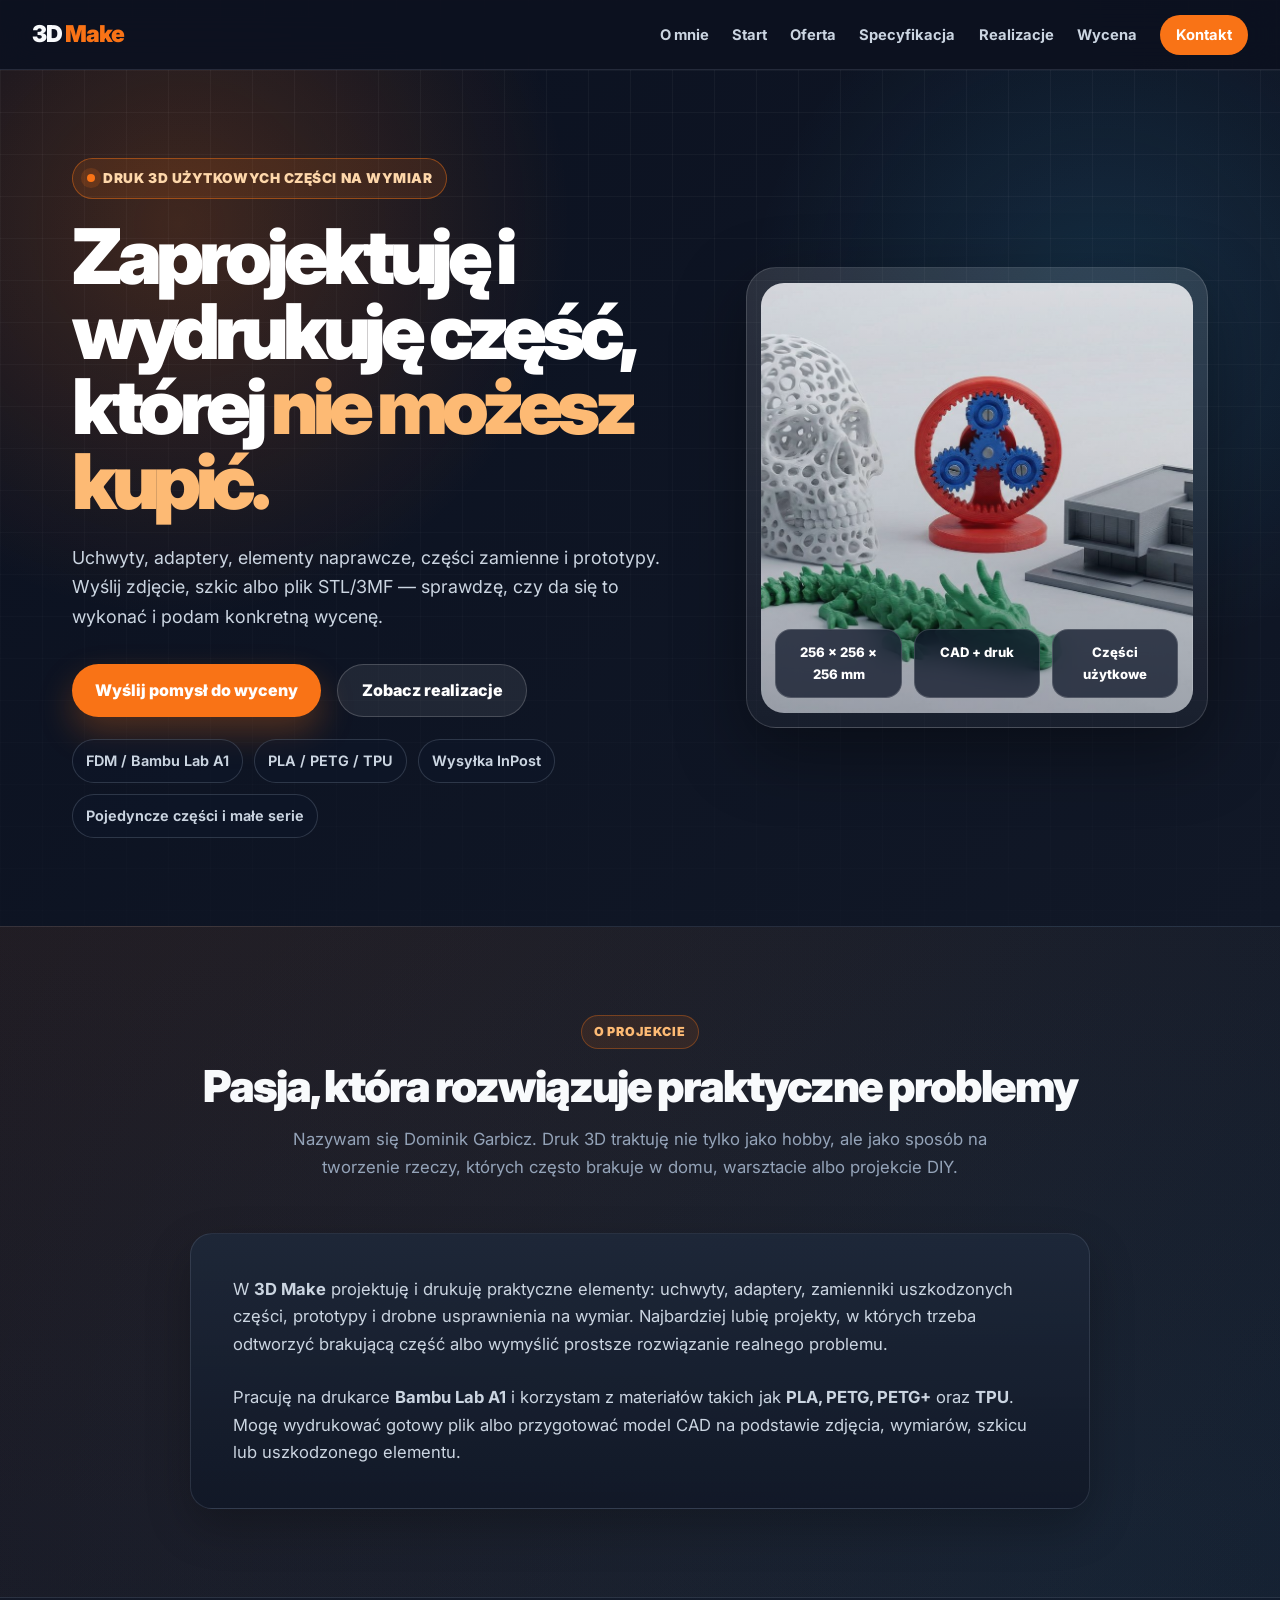
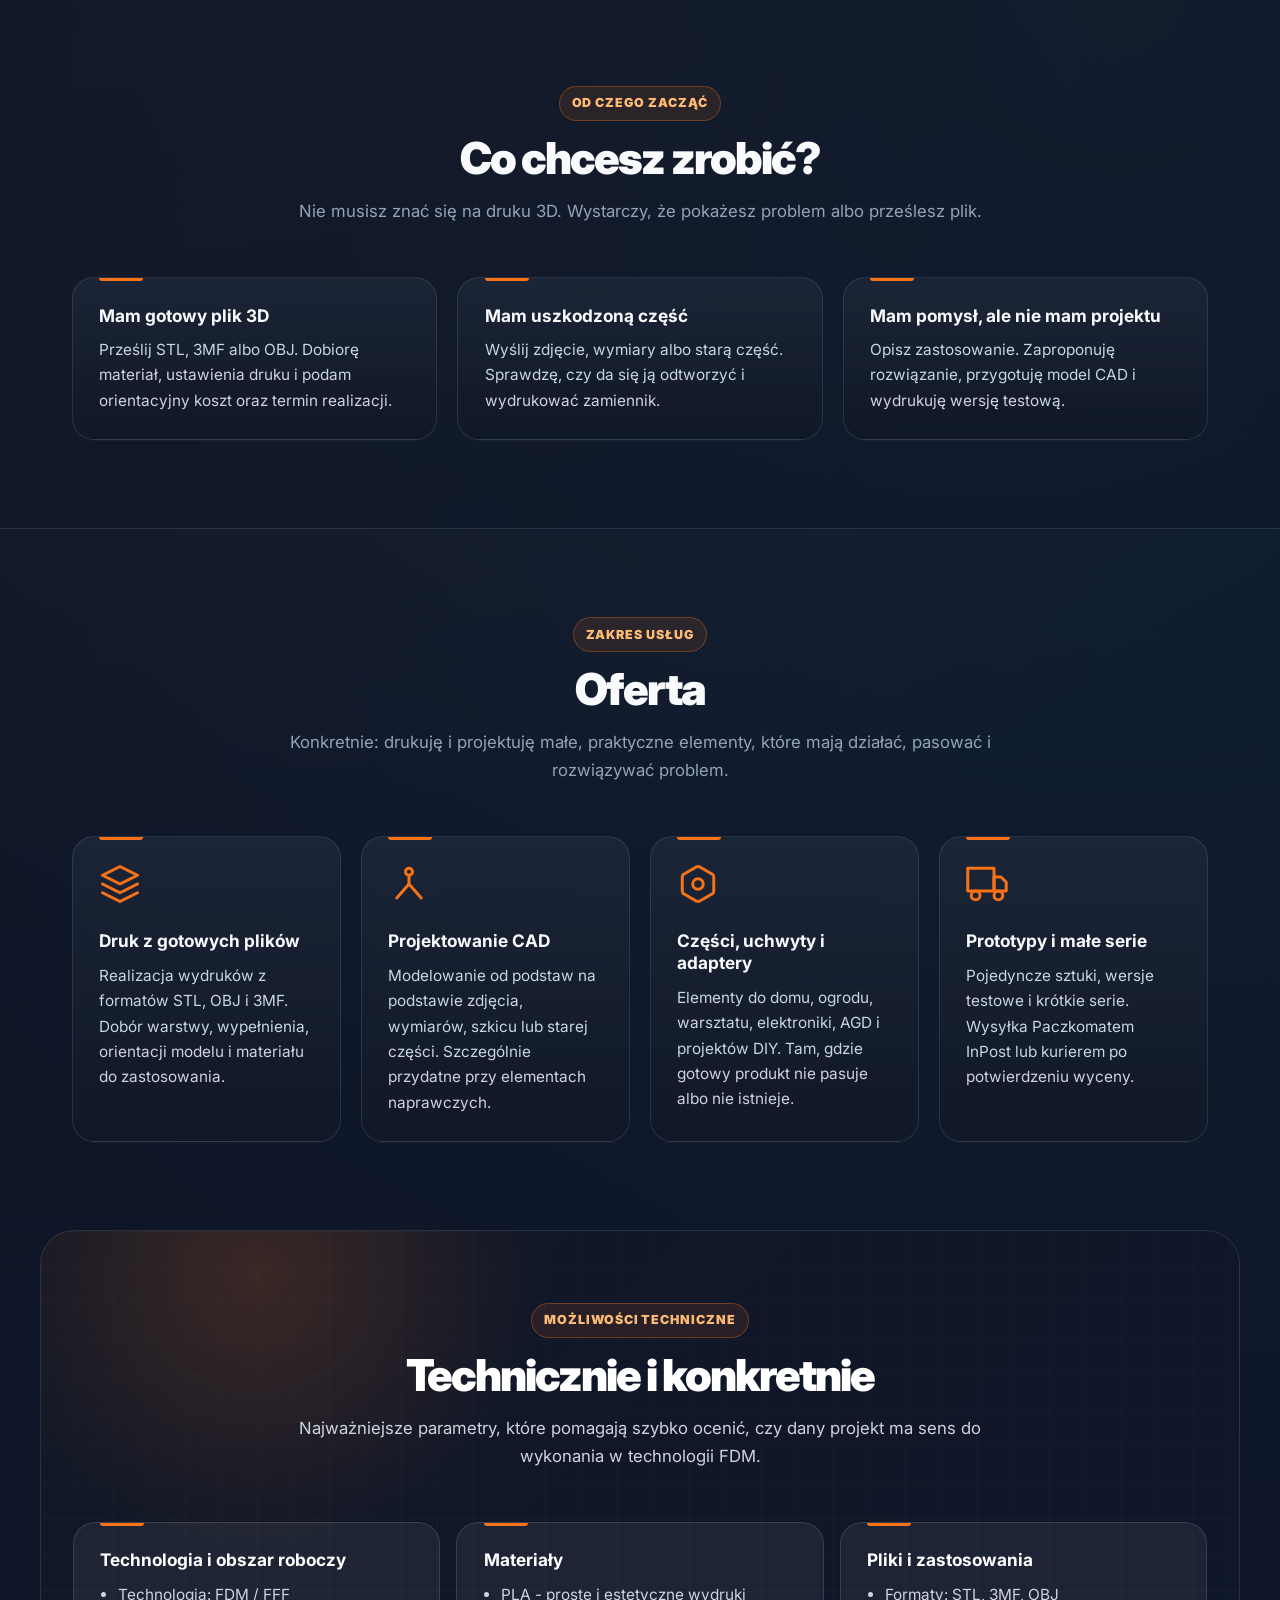
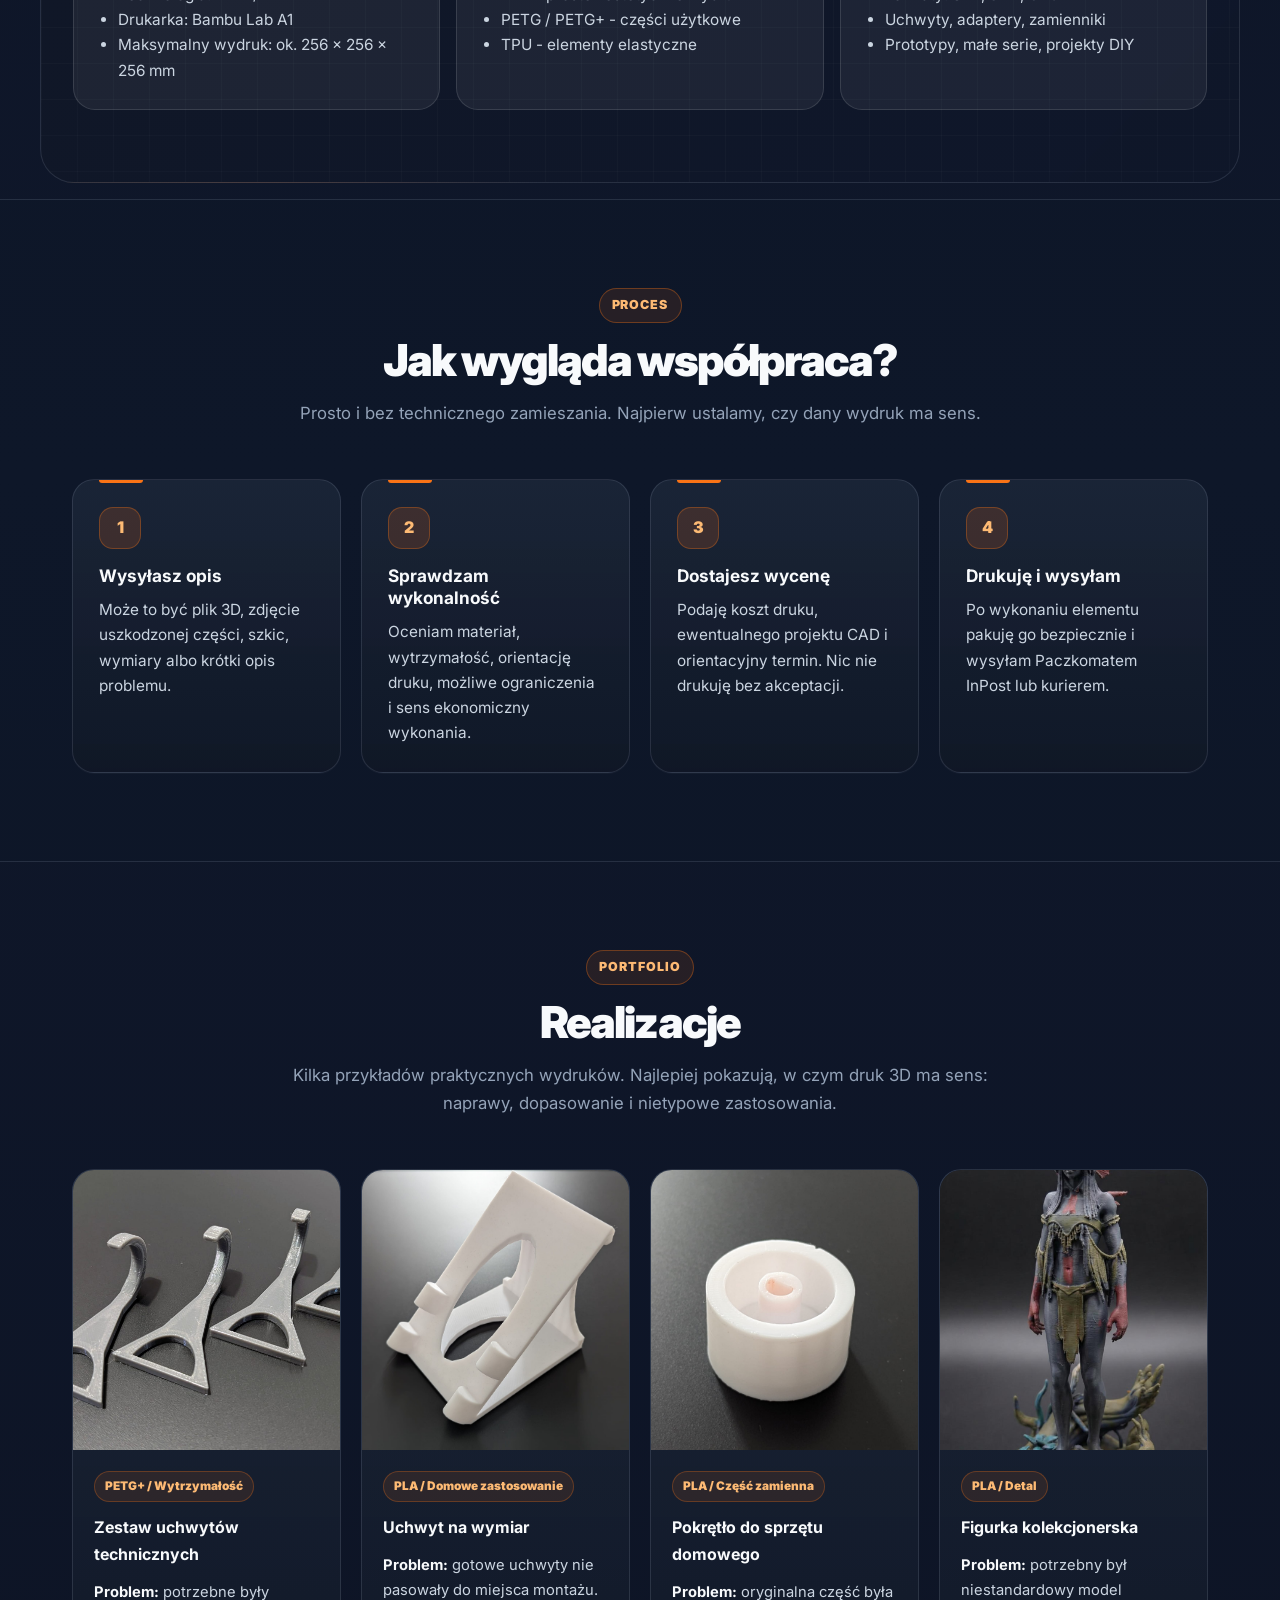
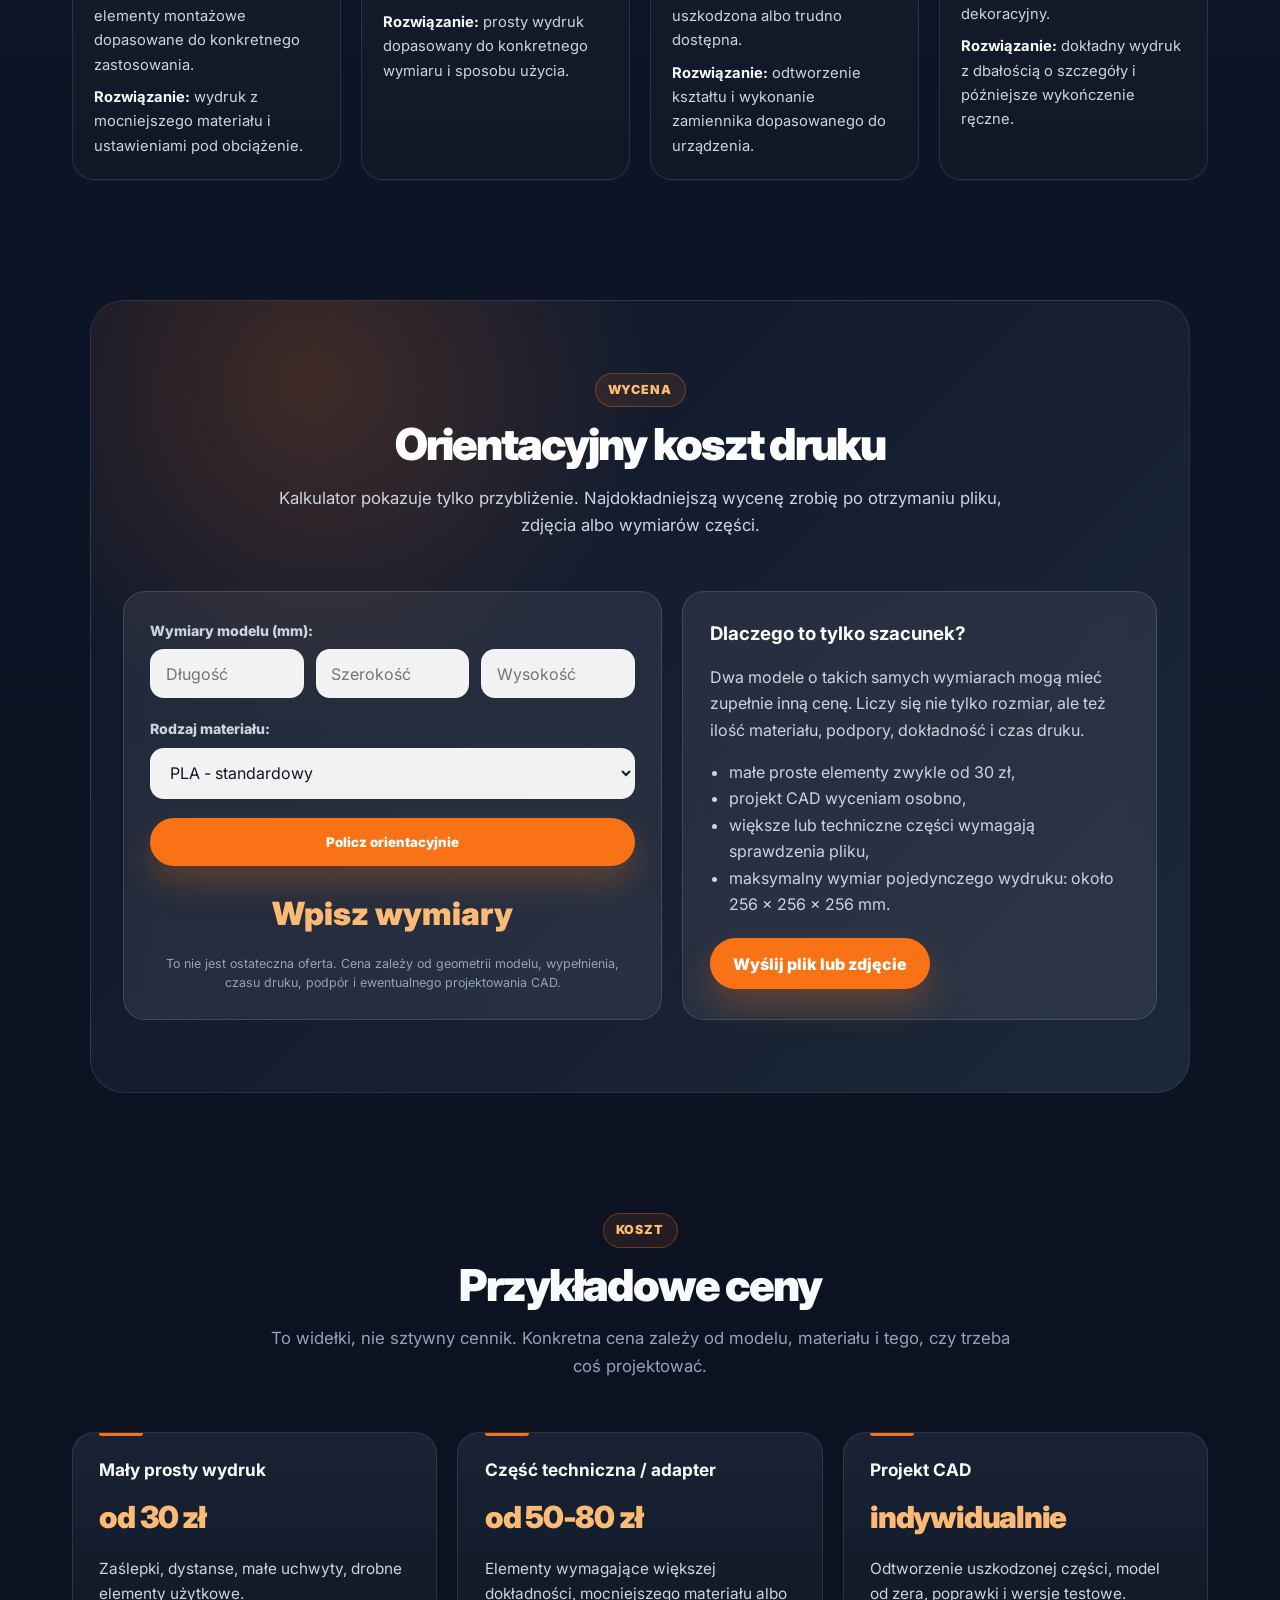
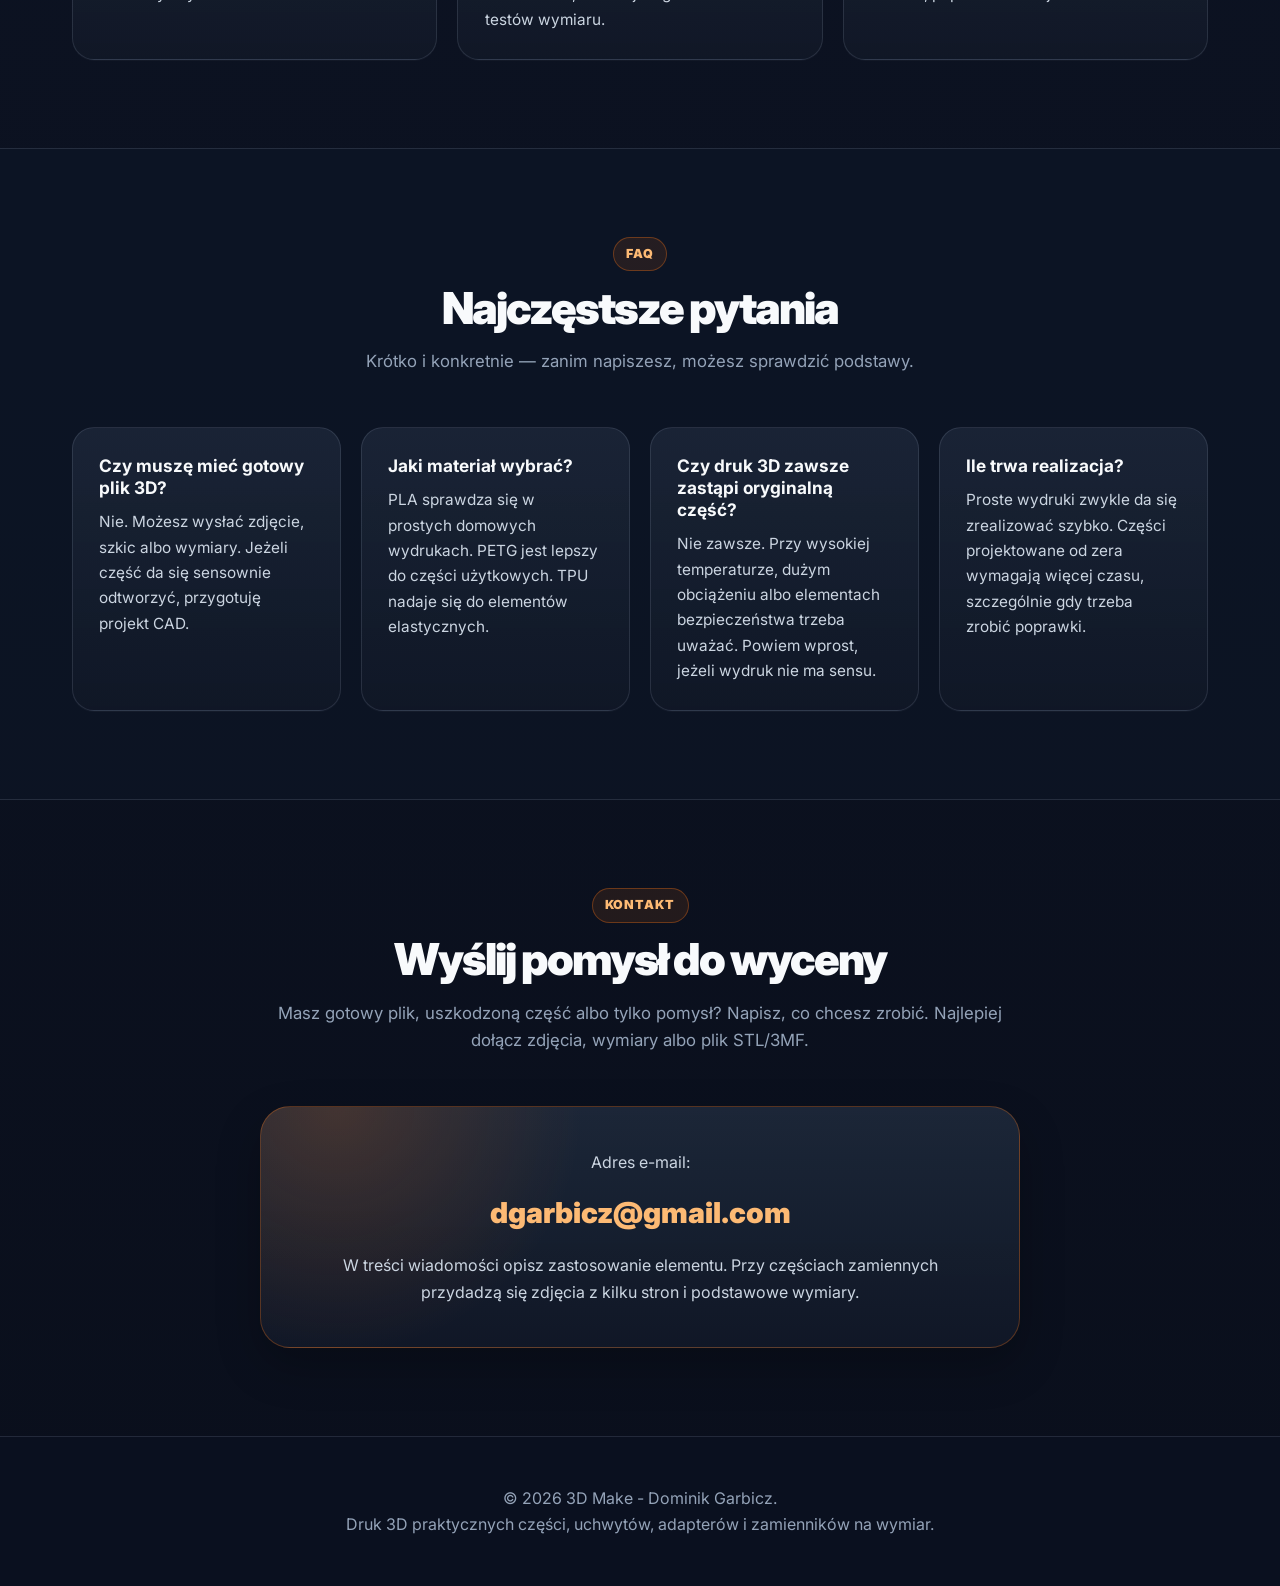
==== commit 768af9c4: "Darken page background and unify technical visual style" ====
--- a/index.html
+++ b/index.html
@@ -25,19 +25,23 @@
         :root {
             --accent: #f97316;
             --accent-dark: #ea580c;
-            --ink: #0f172a;
-            --ink-soft: #1e293b;
-            --muted: #64748b;
-            --muted-2: #94a3b8;
-            --surface: #ffffff;
-            --surface-soft: #f8fafc;
-            --surface-warm: #fff7ed;
-            --line: #e2e8f0;
-            --line-dark: rgba(148, 163, 184, 0.22);
+            --text: #e5e7eb;
+            --text-strong: #f8fafc;
+            --text-soft: #cbd5e1;
+            --muted: #94a3b8;
+            --muted-2: #64748b;
+            --page: #0b1120;
+            --page-2: #0f172a;
+            --panel: #111827;
+            --panel-2: #172033;
+            --panel-3: #1e293b;
+            --surface-warm: rgba(249, 115, 22, 0.10);
+            --line: rgba(148, 163, 184, 0.18);
+            --line-strong: rgba(148, 163, 184, 0.30);
             --hero: #0b1120;
             --hero-2: #111827;
-            --shadow-soft: 0 18px 45px rgba(15, 23, 42, 0.08);
-            --shadow-strong: 0 24px 70px rgba(0, 0, 0, 0.32);
+            --shadow-soft: 0 18px 45px rgba(0, 0, 0, 0.24);
+            --shadow-strong: 0 24px 70px rgba(0, 0, 0, 0.38);
             --radius: 22px;
         }
 
@@ -52,10 +56,25 @@
         html { scroll-padding-top: 82px; }
 
         body {
-            color: var(--ink);
-            background: var(--surface);
+            color: var(--text);
+            background:
+                radial-gradient(circle at 12% 8%, rgba(249, 115, 22, 0.10), transparent 26%),
+                radial-gradient(circle at 88% 20%, rgba(56, 189, 248, 0.08), transparent 24%),
+                linear-gradient(180deg, var(--page), var(--page-2) 46%, #0a0f1c 100%);
             line-height: 1.65;
             overflow-x: hidden;
+        }
+
+        body::before {
+            content: '';
+            position: fixed;
+            inset: 0;
+            background-image:
+                linear-gradient(rgba(255,255,255,0.025) 1px, transparent 1px),
+                linear-gradient(90deg, rgba(255,255,255,0.025) 1px, transparent 1px);
+            background-size: 44px 44px;
+            pointer-events: none;
+            z-index: -1;
         }
 
         a { color: inherit; }
@@ -68,9 +87,9 @@
             align-items: center;
             justify-content: space-between;
             padding: 0.95rem 2rem;
-            background: rgba(255, 255, 255, 0.92);
+            background: rgba(11, 17, 32, 0.86);
             backdrop-filter: blur(16px);
-            border-bottom: 1px solid rgba(226, 232, 240, 0.9);
+            border-bottom: 1px solid var(--line);
         }
 
         .logo {
@@ -78,7 +97,7 @@
             font-size: 1.45rem;
             font-weight: 900;
             letter-spacing: -0.04em;
-            color: var(--ink);
+            color: var(--text-strong);
         }
 
         .logo span { color: var(--accent); }
@@ -94,20 +113,20 @@
             text-decoration: none;
             font-size: 0.92rem;
             font-weight: 700;
-            color: var(--ink-soft);
+            color: var(--text-soft);
             transition: color 0.2s ease, background 0.2s ease;
         }
 
-        nav a:hover { color: var(--accent); }
+        nav a:hover { color: #fdba74; }
 
         .nav-cta {
-            background: var(--ink);
+            background: var(--accent);
             color: white !important;
             padding: 0.7rem 1rem;
             border-radius: 999px;
         }
 
-        .nav-cta:hover { background: var(--accent); }
+        .nav-cta:hover { background: var(--accent-dark); }
 
         .menu-toggle {
             display: none;
@@ -121,7 +140,7 @@
             width: 25px;
             height: 3px;
             border-radius: 999px;
-            background: var(--ink);
+            background: var(--text-strong);
         }
 
         section {
@@ -136,17 +155,17 @@
             width: fit-content;
             margin: 0 auto 0.8rem;
             padding: 0.38rem 0.75rem;
-            border: 1px solid #fed7aa;
+            border: 1px solid rgba(249, 115, 22, 0.34);
             border-radius: 999px;
             background: var(--surface-warm);
-            color: var(--accent-dark);
+            color: #fdba74;
             font-size: 0.78rem;
             font-weight: 900;
             letter-spacing: 0.08em;
             text-transform: uppercase;
         }
 
-        h1, h2, h3, h4 { color: var(--ink); }
+        h1, h2, h3, h4 { color: var(--text-strong); }
 
         h2 {
             text-align: center;
@@ -210,6 +229,7 @@
             color: white;
             position: relative;
             overflow: hidden;
+            border-bottom: 1px solid var(--line);
         }
 
         .hero-shell::before {
@@ -346,7 +366,11 @@
             text-align: center;
         }
 
-        .bg-light { background: var(--surface-soft); }
+        .bg-light {
+            background: rgba(15, 23, 42, 0.52);
+            border-top: 1px solid var(--line);
+            border-bottom: 1px solid var(--line);
+        }
 
         .intro-box {
             max-width: 900px;
@@ -354,9 +378,9 @@
             padding: 2.6rem;
             border: 1px solid var(--line);
             border-radius: var(--radius);
-            background: white;
+            background: linear-gradient(180deg, rgba(30, 41, 59, 0.82), rgba(17, 24, 39, 0.92));
             box-shadow: var(--shadow-soft);
-            color: var(--muted);
+            color: var(--text-soft);
         }
 
         .intro-box p { font-size: 1.04rem; }
@@ -381,8 +405,8 @@
             padding: 1.65rem;
             border: 1px solid var(--line);
             border-radius: var(--radius);
-            background: linear-gradient(180deg, #ffffff, #fbfdff);
-            box-shadow: 0 1px 0 rgba(15, 23, 42, 0.02);
+            background: linear-gradient(180deg, rgba(30, 41, 59, 0.78), rgba(17, 24, 39, 0.92));
+            box-shadow: 0 1px 0 rgba(255, 255, 255, 0.03);
             transition: transform 0.22s ease, border-color 0.22s ease, box-shadow 0.22s ease;
         }
 
@@ -407,7 +431,7 @@
         .pricing-card:hover,
         .spec-card:hover {
             transform: translateY(-4px);
-            border-color: rgba(249, 115, 22, 0.35);
+            border-color: rgba(249, 115, 22, 0.38);
             box-shadow: var(--shadow-soft);
         }
 
@@ -418,7 +442,7 @@
         .faq-card h3,
         .spec-card h3 {
             margin-bottom: 0.65rem;
-            color: var(--ink);
+            color: var(--text-strong);
             font-size: 1.08rem;
             line-height: 1.28;
         }
@@ -430,7 +454,7 @@
         .faq-card p,
         .spec-card p,
         .spec-card li {
-            color: var(--muted);
+            color: var(--text-soft);
             font-size: 0.96rem;
         }
 
@@ -450,14 +474,18 @@
             justify-content: center;
             margin-bottom: 1rem;
             border-radius: 14px;
-            background: var(--ink);
+            background: rgba(249, 115, 22, 0.16);
+            border: 1px solid rgba(249, 115, 22, 0.32);
+            color: #fdba74;
+            font-weight: 900;
+        }
+
+        .spec-section {
+            background:
+                radial-gradient(circle at 18% 8%, rgba(249,115,22,0.18), transparent 26%),
+                linear-gradient(135deg, rgba(17,24,39,0.96), rgba(15,23,42,0.98));
             color: white;
-            font-weight: 900;
-        }
-
-        .spec-section {
-            background: var(--ink);
-            color: white;
+            border: 1px solid var(--line);
             border-radius: 34px;
             padding: 4.5rem 2rem;
             overflow: hidden;
@@ -469,8 +497,8 @@
             position: absolute;
             inset: 0;
             background-image:
-                linear-gradient(rgba(255,255,255,0.045) 1px, transparent 1px),
-                linear-gradient(90deg, rgba(255,255,255,0.045) 1px, transparent 1px);
+                linear-gradient(rgba(255,255,255,0.04) 1px, transparent 1px),
+                linear-gradient(90deg, rgba(255,255,255,0.04) 1px, transparent 1px);
             background-size: 36px 36px;
             opacity: 0.55;
             pointer-events: none;
@@ -506,8 +534,8 @@
             overflow: hidden;
             border: 1px solid var(--line);
             border-radius: var(--radius);
-            background: white;
-            box-shadow: 0 1px 0 rgba(15, 23, 42, 0.03);
+            background: linear-gradient(180deg, rgba(30, 41, 59, 0.78), rgba(17, 24, 39, 0.92));
+            box-shadow: 0 1px 0 rgba(255,255,255,0.03);
             transition: transform 0.22s ease, box-shadow 0.22s ease, border-color 0.22s ease;
         }
 
@@ -523,7 +551,7 @@
             height: 280px;
             overflow: hidden;
             cursor: pointer;
-            background: #e2e8f0;
+            background: #1e293b;
         }
 
         .portfolio-img-container::after {
@@ -557,29 +585,31 @@
         }
 
         .portfolio-desc { padding: 1.3rem; }
-        .portfolio-desc h4 { margin: 0.2rem 0 0.8rem; }
-        .portfolio-desc p { color: var(--muted); font-size: 0.92rem; }
+        .portfolio-desc h4 { margin: 0.2rem 0 0.8rem; color: var(--text-strong); }
+        .portfolio-desc p { color: var(--text-soft); font-size: 0.92rem; }
 
         .tag {
             display: inline-flex;
             margin-bottom: 0.55rem;
             padding: 0.32rem 0.62rem;
+            border: 1px solid rgba(249, 115, 22, 0.28);
             border-radius: 999px;
             background: var(--surface-warm);
-            color: var(--accent-dark);
+            color: #fdba74;
             font-size: 0.74rem;
             font-weight: 900;
         }
 
         .case-line { display: block; margin-top: 0.5rem; }
-        .case-line strong { color: var(--ink); }
+        .case-line strong { color: var(--text-strong); }
 
         .calculator-section {
             max-width: 1100px;
             margin: 2rem auto;
             padding: 4.5rem 2rem;
+            border: 1px solid var(--line);
             border-radius: 34px;
-            background: linear-gradient(135deg, #0f172a, #1e293b);
+            background: linear-gradient(135deg, rgba(15,23,42,0.98), rgba(30,41,59,0.94));
             color: white;
             position: relative;
             overflow: hidden;
@@ -637,7 +667,7 @@
             border: 1px solid rgba(255,255,255,0.18);
             border-radius: 14px;
             background: rgba(255,255,255,0.94);
-            color: var(--ink);
+            color: #0f172a;
             font-size: 1rem;
             margin-bottom: 1.2rem;
         }
@@ -668,7 +698,7 @@
 
         .pricing-card .price {
             margin: 0.5rem 0 0.9rem;
-            color: var(--ink);
+            color: #fdba74;
             font-size: 1.9rem;
             font-weight: 900;
             letter-spacing: -0.04em;
@@ -678,16 +708,18 @@
             max-width: 760px;
             margin: 0 auto;
             padding: 2.6rem;
-            border: 1px solid #fed7aa;
+            border: 1px solid rgba(249, 115, 22, 0.30);
             border-radius: 30px;
-            background: linear-gradient(180deg, #fff7ed, #ffffff);
+            background:
+                radial-gradient(circle at 10% 0%, rgba(249,115,22,0.18), transparent 34%),
+                linear-gradient(180deg, rgba(30,41,59,0.90), rgba(17,24,39,0.96));
             box-shadow: var(--shadow-soft);
         }
 
         .contact-box .email {
             display: inline-block;
             margin: 0.35rem 0 1rem;
-            color: var(--accent-dark);
+            color: #fdba74;
             text-decoration: none;
             font-size: clamp(1.25rem, 4vw, 1.8rem);
             font-weight: 900;
@@ -697,7 +729,7 @@
         footer {
             padding: 3rem 2rem;
             border-top: 1px solid var(--line);
-            background: var(--surface-soft);
+            background: rgba(11, 17, 32, 0.86);
             color: var(--muted);
             text-align: center;
         }
@@ -773,7 +805,7 @@
                 display: flex;
                 flex-direction: column;
                 gap: 0;
-                background: white;
+                background: rgba(11, 17, 32, 0.98);
                 border-bottom: 1px solid var(--line);
                 transition: max-height 0.3s ease;
             }
@@ -1138,9 +1170,9 @@
         <h2>Wyślij pomysł do wyceny</h2>
         <p class="section-subtitle">Masz gotowy plik, uszkodzoną część albo tylko pomysł? Napisz, co chcesz zrobić. Najlepiej dołącz zdjęcia, wymiary albo plik STL/3MF.</p>
         <div class="contact-box">
-            <p style="color: #64748b; margin-bottom: 0.5rem;">Adres e-mail:</p>
+            <p style="color: #cbd5e1; margin-bottom: 0.5rem;">Adres e-mail:</p>
             <a class="email" href="mailto:dgarbicz@gmail.com?subject=Zapytanie%20o%20druk%203D%20-%203D%20Make&body=Cze%C5%9B%C4%87%2C%0A%0AChcia%C5%82bym%2Fchcia%C5%82abym%20wyceni%C4%87%20druk%203D.%0A%0AOpis%20cz%C4%99%C5%9Bci%20lub%20pomys%C5%82u%3A%0A%0AWymiary%20orientacyjne%3A%0A%0AMateria%C5%82%20%28je%C5%9Bli%20wiem%29%3A%0A%0ACzy%20mam%20plik%203D%3A%20tak%2Fnie%0A">dgarbicz@gmail.com</a>
-            <p style="color:#64748b;">W treści wiadomości opisz zastosowanie elementu. Przy częściach zamiennych przydadzą się zdjęcia z kilku stron i podstawowe wymiary.</p>
+            <p style="color:#cbd5e1;">W treści wiadomości opisz zastosowanie elementu. Przy częściach zamiennych przydadzą się zdjęcia z kilku stron i podstawowe wymiary.</p>
         </div>
     </section>
 
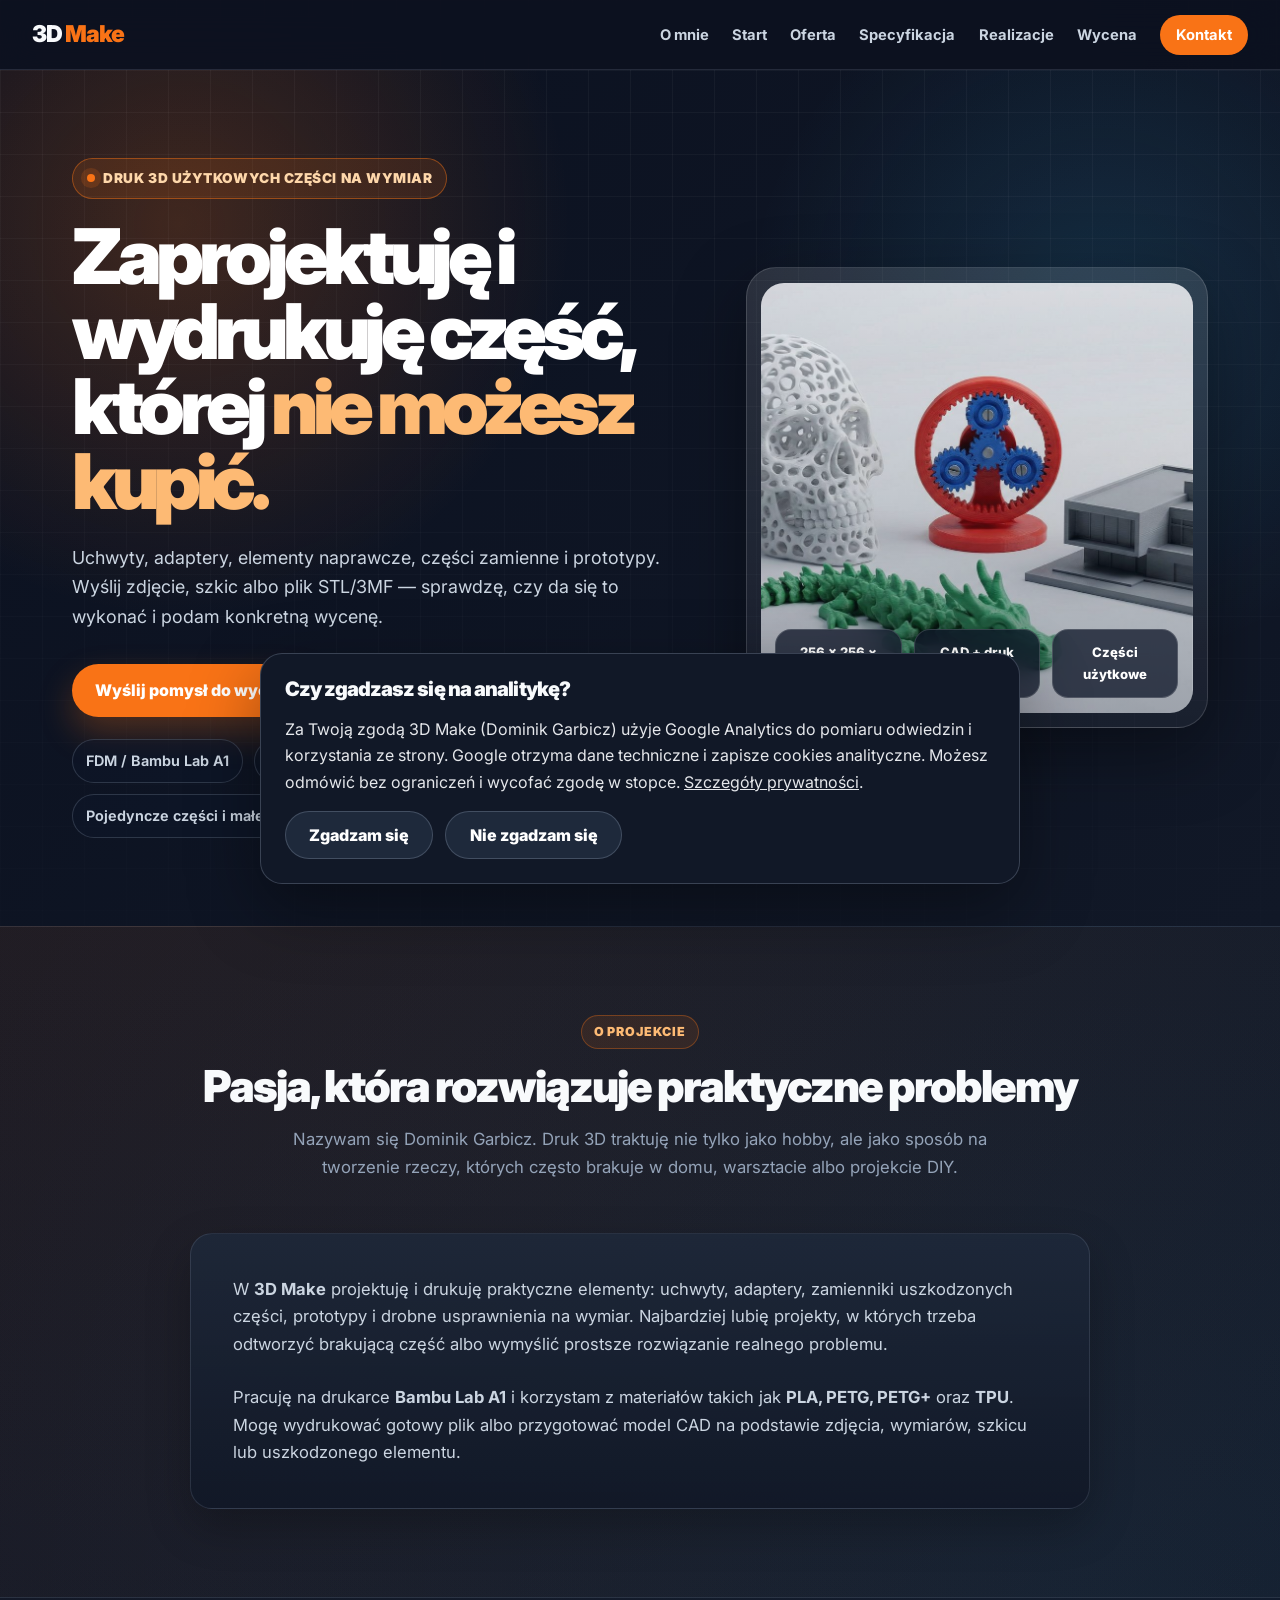
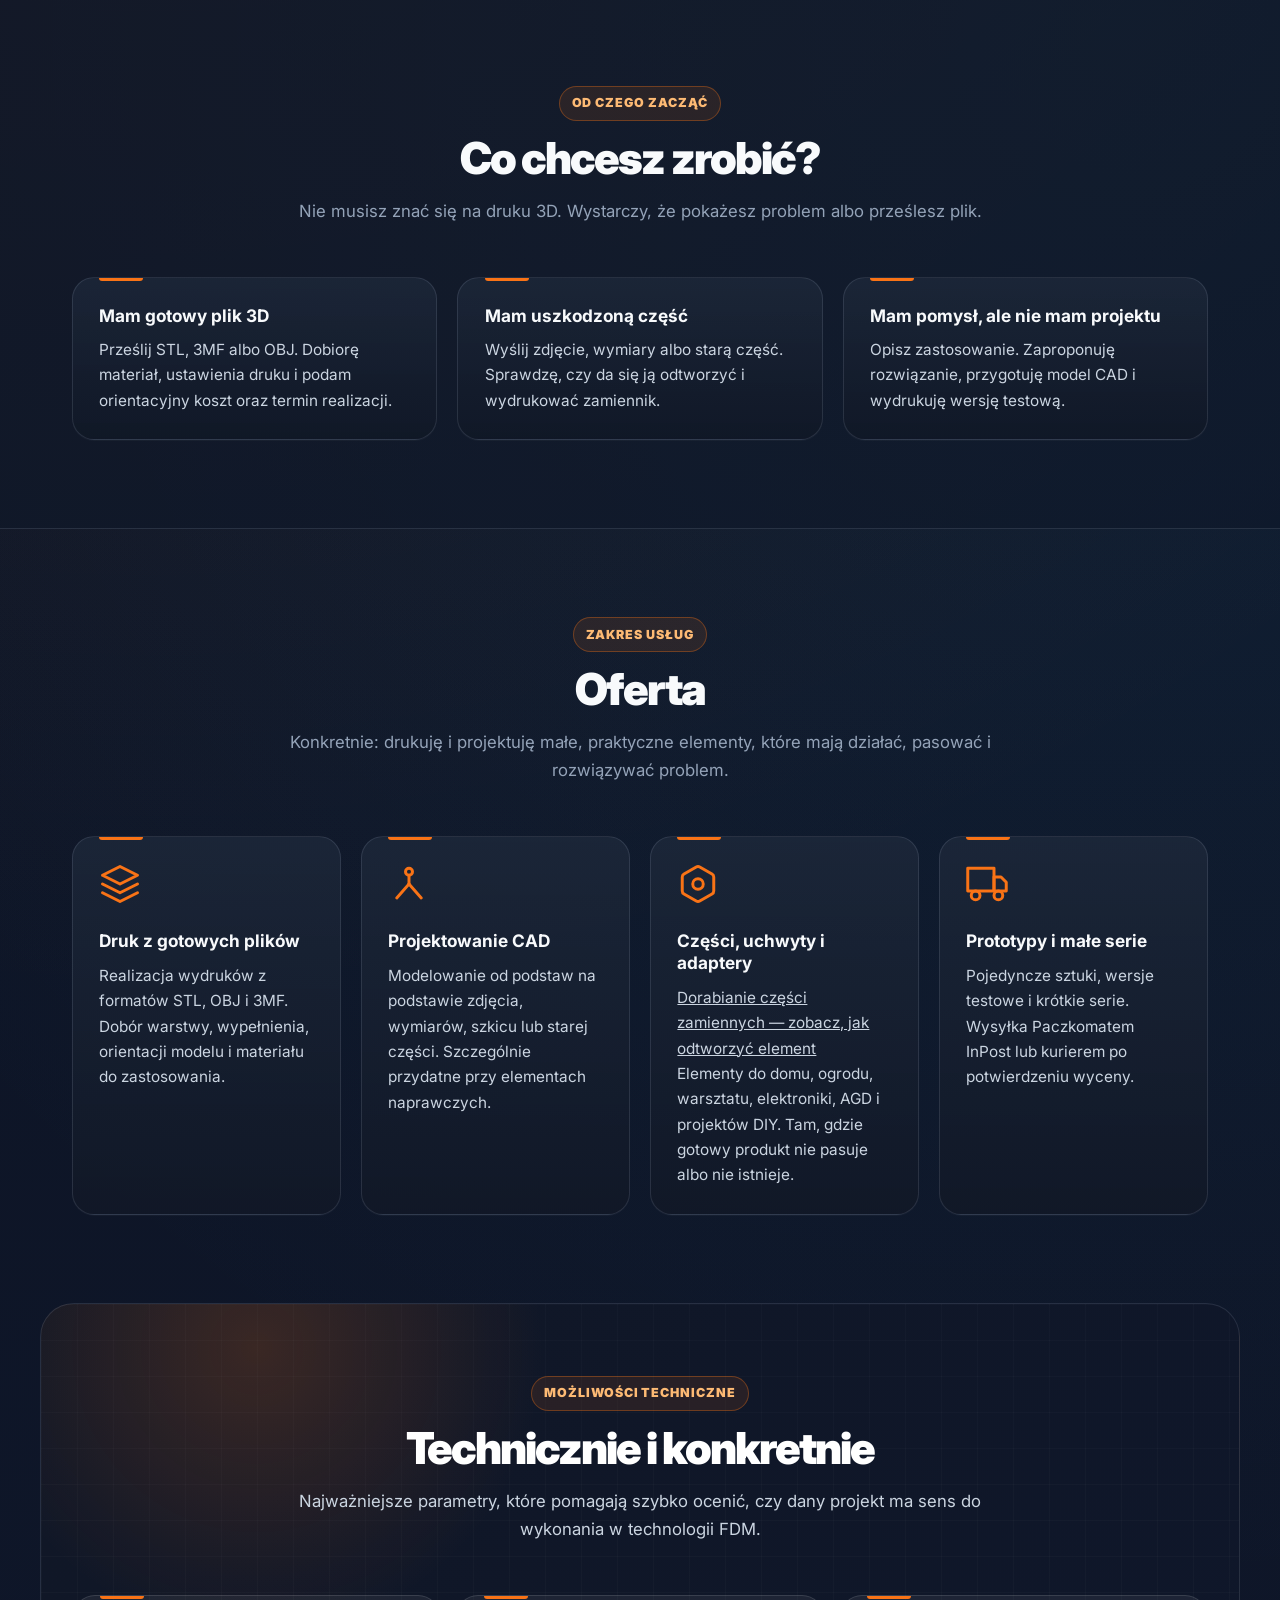
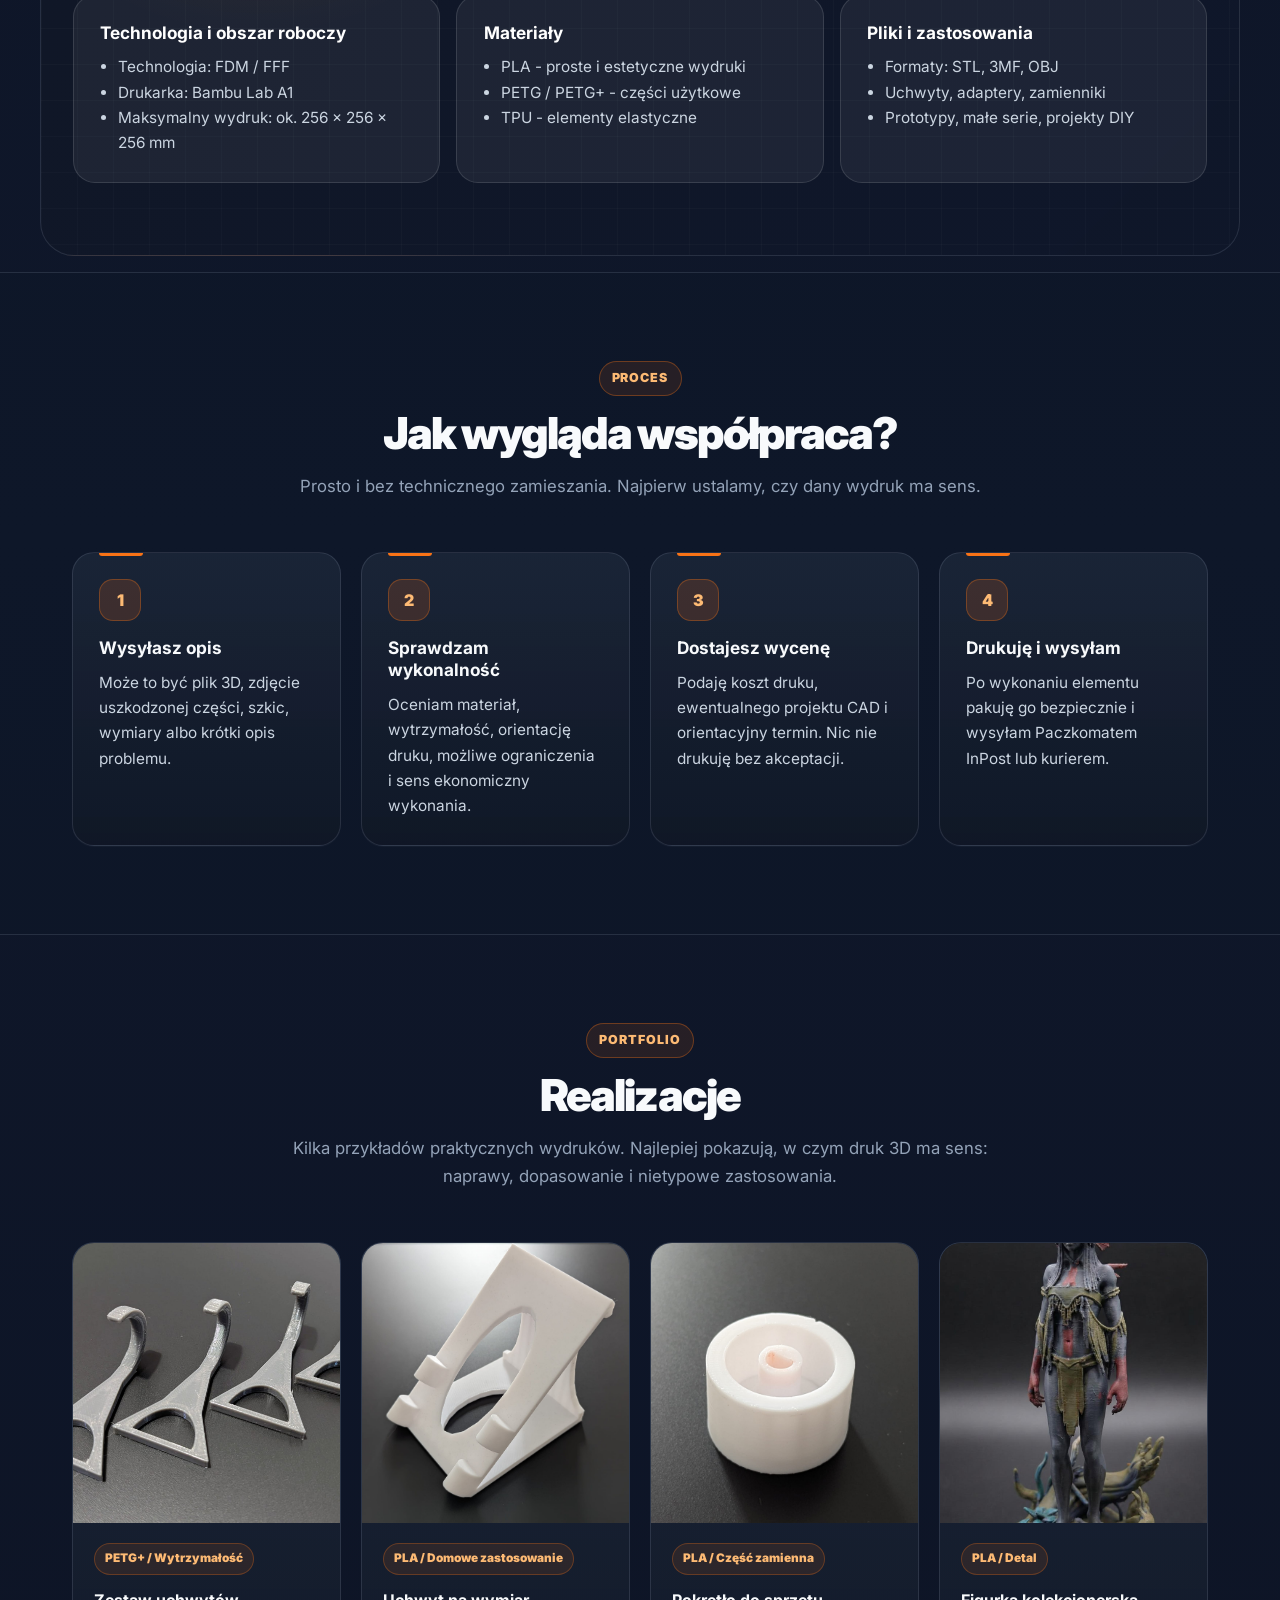
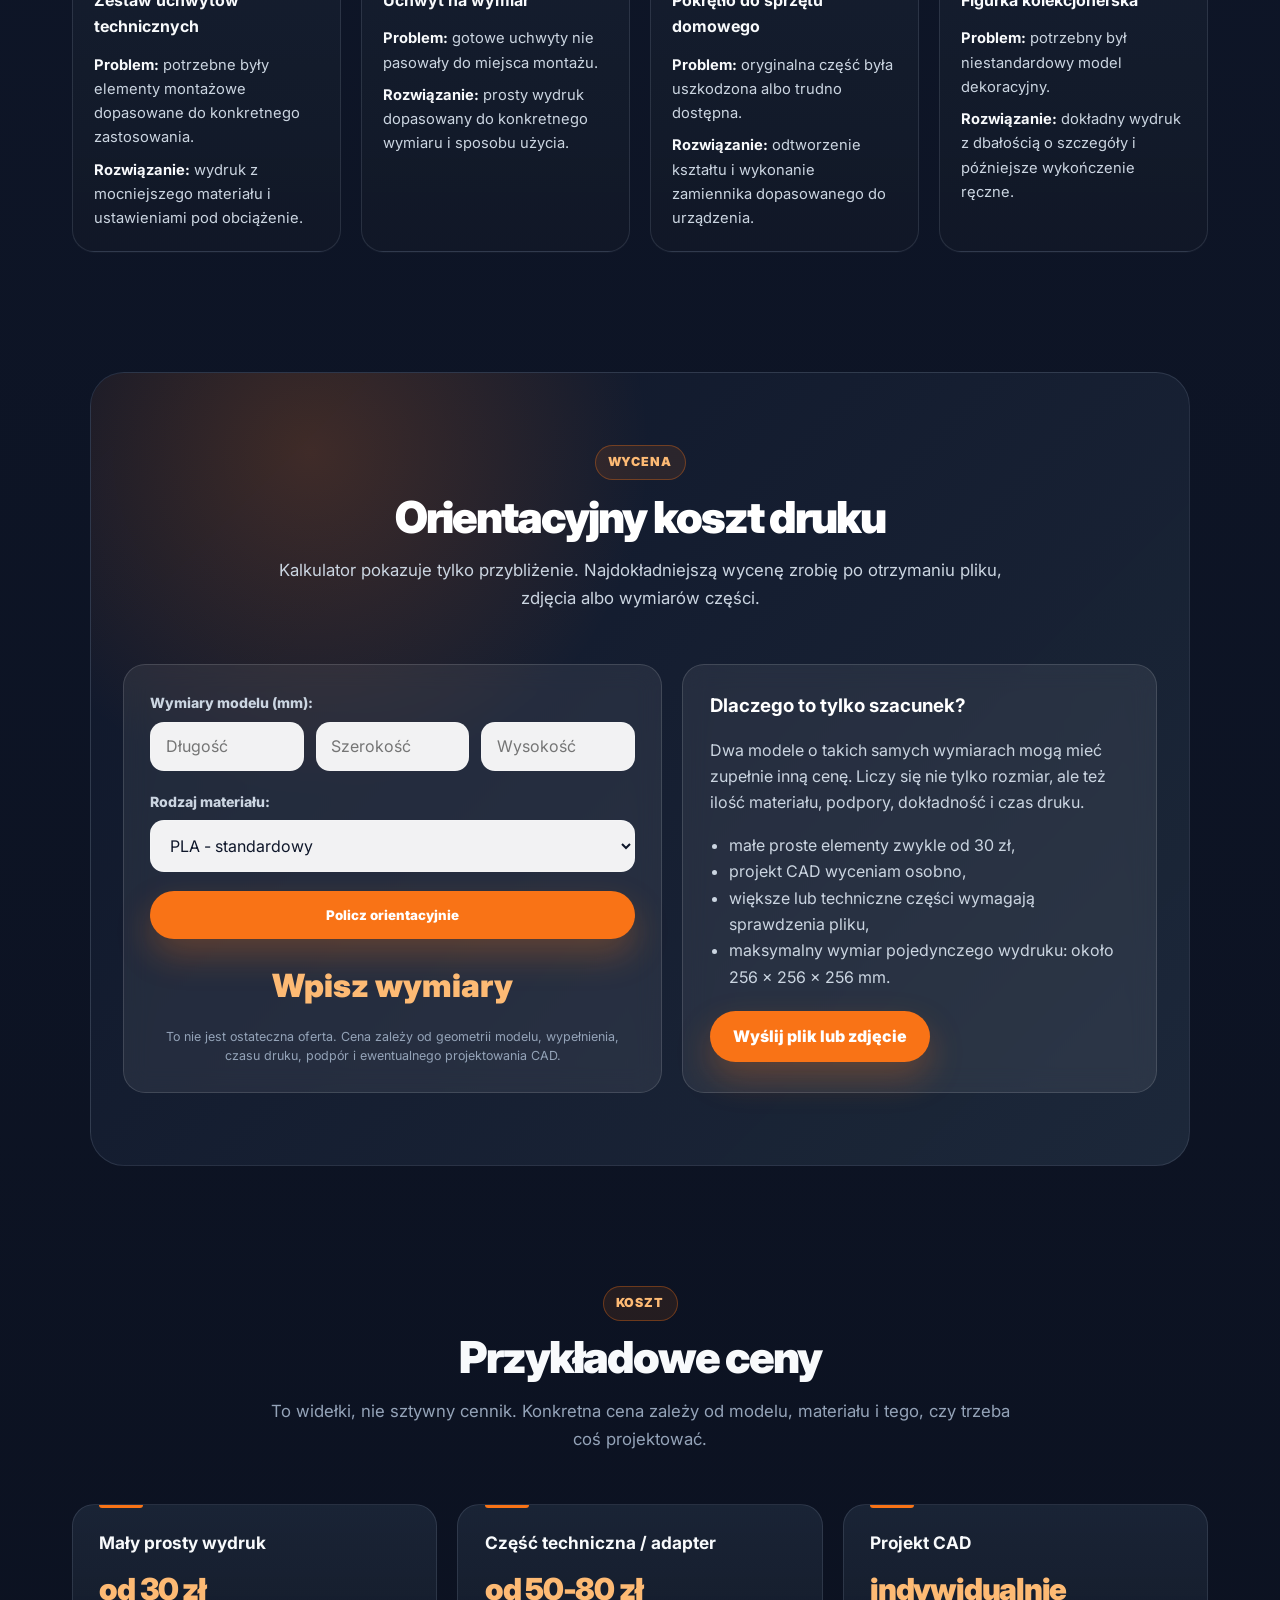
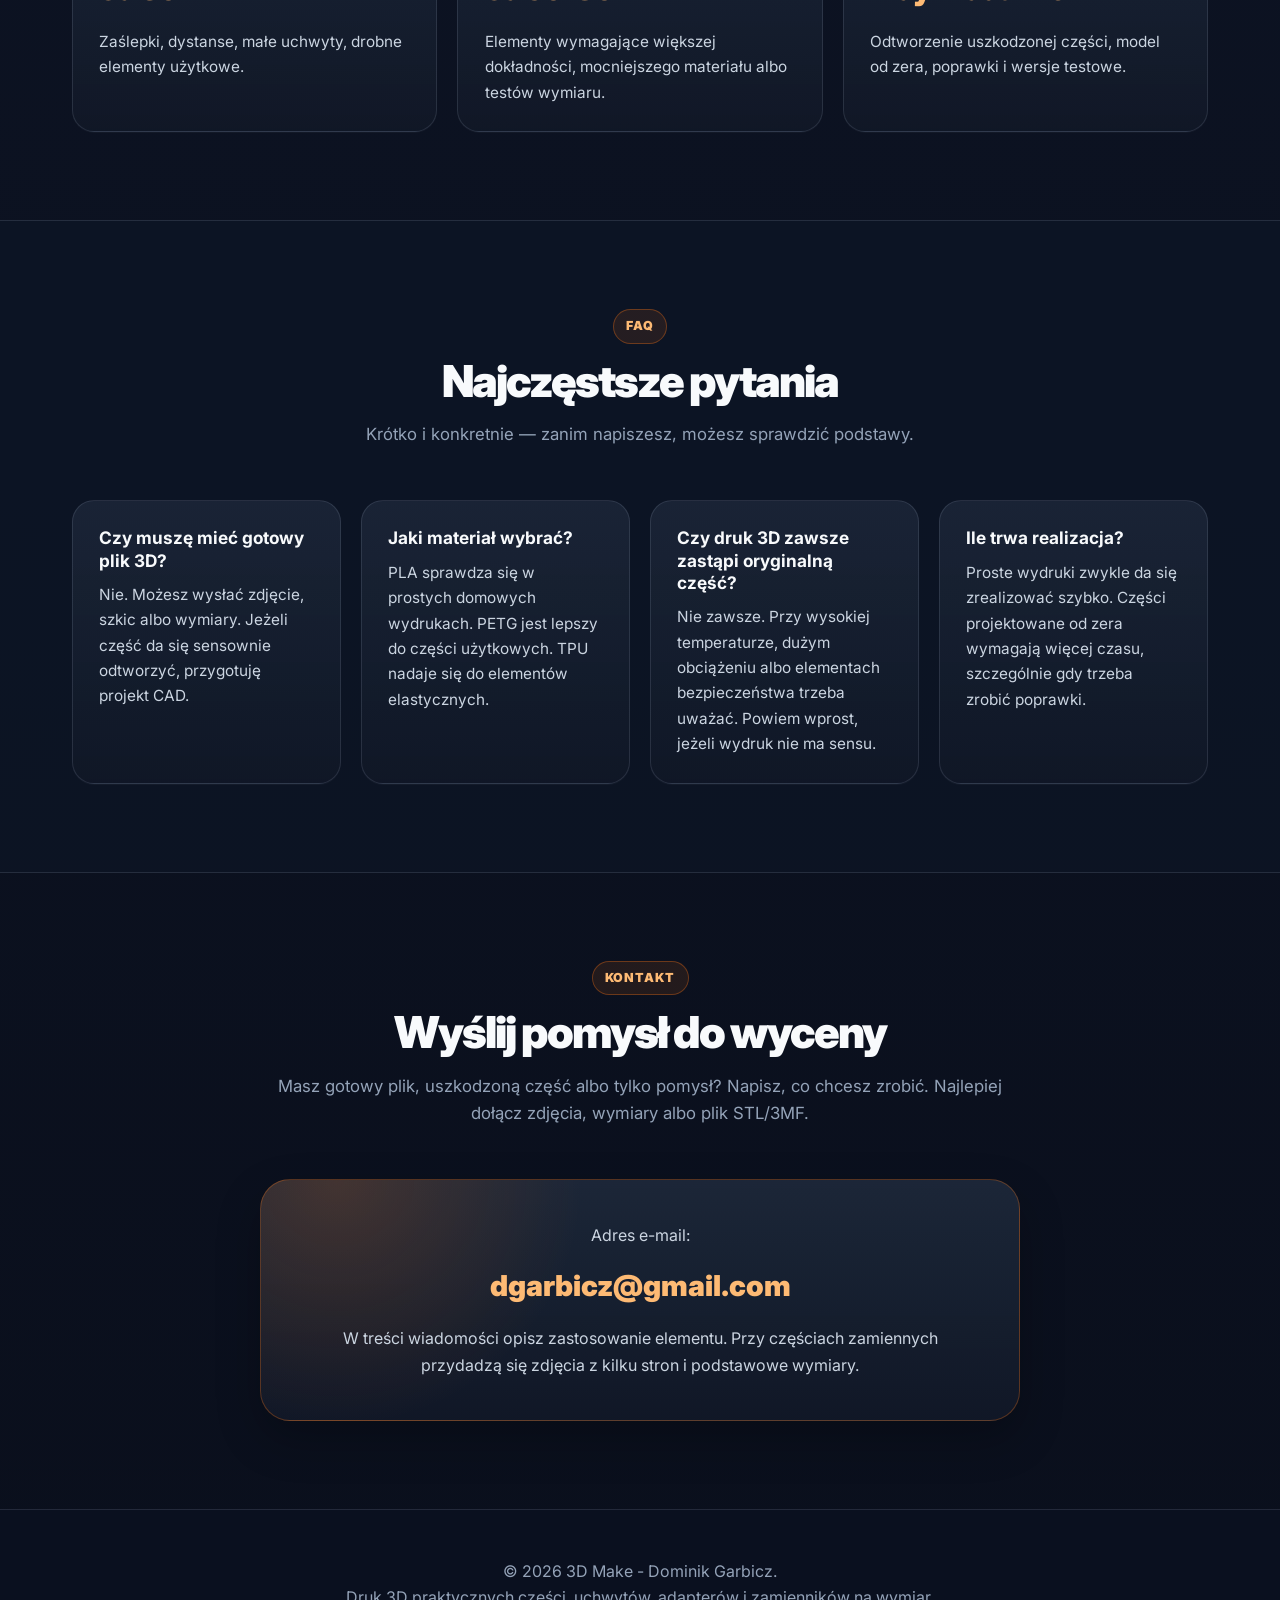
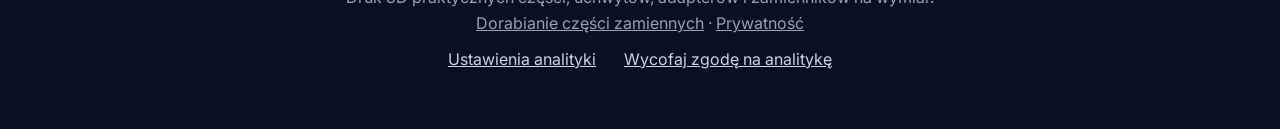
==== commit f5fcf938: "Add consent-gated GA4 analytics and replacement parts SEO page" ====
--- a/index.html
+++ b/index.html
@@ -21,811 +21,9 @@
     <link rel="preconnect" href="https://fonts.gstatic.com" crossorigin>
     <link href="https://fonts.googleapis.com/css2?family=Inter:wght@300;400;500;600;700;800;900&display=swap" rel="stylesheet">
 
-    <style>
-        :root {
-            --accent: #f97316;
-            --accent-dark: #ea580c;
-            --text: #e5e7eb;
-            --text-strong: #f8fafc;
-            --text-soft: #cbd5e1;
-            --muted: #94a3b8;
-            --muted-2: #64748b;
-            --page: #0b1120;
-            --page-2: #0f172a;
-            --panel: #111827;
-            --panel-2: #172033;
-            --panel-3: #1e293b;
-            --surface-warm: rgba(249, 115, 22, 0.10);
-            --line: rgba(148, 163, 184, 0.18);
-            --line-strong: rgba(148, 163, 184, 0.30);
-            --hero: #0b1120;
-            --hero-2: #111827;
-            --shadow-soft: 0 18px 45px rgba(0, 0, 0, 0.24);
-            --shadow-strong: 0 24px 70px rgba(0, 0, 0, 0.38);
-            --radius: 22px;
-        }
-
-        * {
-            margin: 0;
-            padding: 0;
-            box-sizing: border-box;
-            font-family: 'Inter', sans-serif;
-            scroll-behavior: smooth;
-        }
-
-        html { scroll-padding-top: 82px; }
-
-        body {
-            color: var(--text);
-            background:
-                radial-gradient(circle at 12% 8%, rgba(249, 115, 22, 0.10), transparent 26%),
-                radial-gradient(circle at 88% 20%, rgba(56, 189, 248, 0.08), transparent 24%),
-                linear-gradient(180deg, var(--page), var(--page-2) 46%, #0a0f1c 100%);
-            line-height: 1.65;
-            overflow-x: hidden;
-        }
-
-        body::before {
-            content: '';
-            position: fixed;
-            inset: 0;
-            background-image:
-                linear-gradient(rgba(255,255,255,0.025) 1px, transparent 1px),
-                linear-gradient(90deg, rgba(255,255,255,0.025) 1px, transparent 1px);
-            background-size: 44px 44px;
-            pointer-events: none;
-            z-index: -1;
-        }
-
-        a { color: inherit; }
-
-        nav {
-            position: sticky;
-            top: 0;
-            z-index: 1000;
-            display: flex;
-            align-items: center;
-            justify-content: space-between;
-            padding: 0.95rem 2rem;
-            background: rgba(11, 17, 32, 0.86);
-            backdrop-filter: blur(16px);
-            border-bottom: 1px solid var(--line);
-        }
-
-        .logo {
-            text-decoration: none;
-            font-size: 1.45rem;
-            font-weight: 900;
-            letter-spacing: -0.04em;
-            color: var(--text-strong);
-        }
-
-        .logo span { color: var(--accent); }
-
-        nav ul {
-            list-style: none;
-            display: flex;
-            gap: 1.45rem;
-            align-items: center;
-        }
-
-        nav a {
-            text-decoration: none;
-            font-size: 0.92rem;
-            font-weight: 700;
-            color: var(--text-soft);
-            transition: color 0.2s ease, background 0.2s ease;
-        }
-
-        nav a:hover { color: #fdba74; }
-
-        .nav-cta {
-            background: var(--accent);
-            color: white !important;
-            padding: 0.7rem 1rem;
-            border-radius: 999px;
-        }
-
-        .nav-cta:hover { background: var(--accent-dark); }
-
-        .menu-toggle {
-            display: none;
-            flex-direction: column;
-            gap: 5px;
-            cursor: pointer;
-            z-index: 1001;
-        }
-
-        .bar {
-            width: 25px;
-            height: 3px;
-            border-radius: 999px;
-            background: var(--text-strong);
-        }
-
-        section {
-            width: 100%;
-            max-width: 1200px;
-            margin: 0 auto;
-            padding: 5.5rem 2rem;
-        }
-
-        .section-kicker {
-            display: block;
-            width: fit-content;
-            margin: 0 auto 0.8rem;
-            padding: 0.38rem 0.75rem;
-            border: 1px solid rgba(249, 115, 22, 0.34);
-            border-radius: 999px;
-            background: var(--surface-warm);
-            color: #fdba74;
-            font-size: 0.78rem;
-            font-weight: 900;
-            letter-spacing: 0.08em;
-            text-transform: uppercase;
-        }
-
-        h1, h2, h3, h4 { color: var(--text-strong); }
-
-        h2 {
-            text-align: center;
-            font-size: clamp(2rem, 4vw, 2.75rem);
-            line-height: 1.1;
-            font-weight: 900;
-            letter-spacing: -0.045em;
-            margin-bottom: 1rem;
-        }
-
-        .section-subtitle {
-            max-width: 760px;
-            margin: 0 auto 3.2rem;
-            text-align: center;
-            color: var(--muted);
-            font-size: 1.05rem;
-        }
-
-        .btn {
-            display: inline-flex;
-            align-items: center;
-            justify-content: center;
-            gap: 0.45rem;
-            min-height: 48px;
-            padding: 0.78rem 1.45rem;
-            border: 0;
-            border-radius: 999px;
-            background: var(--accent);
-            color: white;
-            text-decoration: none;
-            font-weight: 850;
-            cursor: pointer;
-            box-shadow: 0 16px 34px rgba(249, 115, 22, 0.28);
-            transition: transform 0.2s ease, background 0.2s ease, box-shadow 0.2s ease;
-        }
-
-        .btn:hover {
-            background: var(--accent-dark);
-            transform: translateY(-2px);
-            box-shadow: 0 18px 40px rgba(249, 115, 22, 0.34);
-        }
-
-        .btn-secondary {
-            background: rgba(255, 255, 255, 0.08);
-            border: 1px solid rgba(255, 255, 255, 0.18);
-            color: white;
-            box-shadow: none;
-        }
-
-        .btn-secondary:hover {
-            background: rgba(255, 255, 255, 0.14);
-            color: white;
-            box-shadow: none;
-        }
-
-        .hero-shell {
-            background:
-                radial-gradient(circle at 14% 18%, rgba(249, 115, 22, 0.22), transparent 30%),
-                radial-gradient(circle at 86% 28%, rgba(56, 189, 248, 0.14), transparent 28%),
-                linear-gradient(135deg, var(--hero), var(--hero-2));
-            color: white;
-            position: relative;
-            overflow: hidden;
-            border-bottom: 1px solid var(--line);
-        }
-
-        .hero-shell::before {
-            content: '';
-            position: absolute;
-            inset: 0;
-            background-image:
-                linear-gradient(rgba(255,255,255,0.045) 1px, transparent 1px),
-                linear-gradient(90deg, rgba(255,255,255,0.045) 1px, transparent 1px);
-            background-size: 42px 42px;
-            mask-image: linear-gradient(to bottom, rgba(0,0,0,0.9), rgba(0,0,0,0.18));
-            pointer-events: none;
-        }
-
-        .hero {
-            position: relative;
-            z-index: 1;
-            display: grid;
-            grid-template-columns: minmax(0, 1.15fr) minmax(320px, 0.85fr);
-            align-items: center;
-            gap: 3rem;
-            max-width: 1200px;
-            min-height: 74vh;
-            margin: 0 auto;
-            padding: 5.5rem 2rem;
-        }
-
-        .eyebrow {
-            display: inline-flex;
-            align-items: center;
-            gap: 0.55rem;
-            width: fit-content;
-            margin-bottom: 1.25rem;
-            padding: 0.52rem 0.85rem;
-            border: 1px solid rgba(249, 115, 22, 0.45);
-            border-radius: 999px;
-            background: rgba(249, 115, 22, 0.12);
-            color: #fed7aa;
-            font-size: 0.85rem;
-            font-weight: 900;
-            letter-spacing: 0.04em;
-            text-transform: uppercase;
-        }
-
-        .eyebrow::before {
-            content: '';
-            width: 8px;
-            height: 8px;
-            border-radius: 50%;
-            background: var(--accent);
-            box-shadow: 0 0 0 6px rgba(249, 115, 22, 0.16);
-        }
-
-        .hero h1 {
-            max-width: 760px;
-            color: white;
-            font-size: clamp(2.55rem, 6vw, 5rem);
-            line-height: 0.98;
-            letter-spacing: -0.07em;
-            font-weight: 900;
-            margin-bottom: 1.45rem;
-        }
-
-        .hero h1 span { color: #fdba74; }
-
-        .hero p {
-            max-width: 700px;
-            color: #cbd5e1;
-            font-size: 1.12rem;
-            margin-bottom: 2rem;
-        }
-
-        .hero-actions {
-            display: flex;
-            gap: 1rem;
-            flex-wrap: wrap;
-            margin-bottom: 1.4rem;
-        }
-
-        .trust-list {
-            display: flex;
-            flex-wrap: wrap;
-            gap: 0.72rem;
-        }
-
-        .trust-list span {
-            padding: 0.55rem 0.8rem;
-            border: 1px solid rgba(148, 163, 184, 0.24);
-            border-radius: 999px;
-            background: rgba(15, 23, 42, 0.45);
-            color: #cbd5e1;
-            font-size: 0.9rem;
-            font-weight: 650;
-        }
-
-        .hero-card {
-            position: relative;
-            padding: 0.9rem;
-            border: 1px solid rgba(255, 255, 255, 0.14);
-            border-radius: 30px;
-            background: linear-gradient(180deg, rgba(255,255,255,0.12), rgba(255,255,255,0.04));
-            box-shadow: var(--shadow-strong);
-        }
-
-        .printer-mockup {
-            min-height: 430px;
-            border-radius: 23px;
-            background-color: #1e293b;
-            background-image: linear-gradient(to bottom, rgba(15, 23, 42, 0.05), rgba(15, 23, 42, 0.35)), url('drukarka.jpg');
-            background-position: center;
-            background-size: cover;
-            overflow: hidden;
-        }
-
-        .hero-spec {
-            position: absolute;
-            left: 1.8rem;
-            right: 1.8rem;
-            bottom: 1.8rem;
-            display: grid;
-            grid-template-columns: repeat(3, 1fr);
-            gap: 0.75rem;
-        }
-
-        .hero-spec span {
-            padding: 0.75rem;
-            border: 1px solid rgba(255,255,255,0.16);
-            border-radius: 16px;
-            background: rgba(15, 23, 42, 0.76);
-            backdrop-filter: blur(12px);
-            color: white;
-            font-size: 0.82rem;
-            font-weight: 800;
-            text-align: center;
-        }
-
-        .bg-light {
-            background: rgba(15, 23, 42, 0.52);
-            border-top: 1px solid var(--line);
-            border-bottom: 1px solid var(--line);
-        }
-
-        .intro-box {
-            max-width: 900px;
-            margin: 0 auto;
-            padding: 2.6rem;
-            border: 1px solid var(--line);
-            border-radius: var(--radius);
-            background: linear-gradient(180deg, rgba(30, 41, 59, 0.82), rgba(17, 24, 39, 0.92));
-            box-shadow: var(--shadow-soft);
-            color: var(--text-soft);
-        }
-
-        .intro-box p { font-size: 1.04rem; }
-
-        .grid-3,
-        .grid-4 {
-            display: grid;
-            gap: 1.25rem;
-        }
-
-        .grid-3 { grid-template-columns: repeat(3, 1fr); }
-        .grid-4 { grid-template-columns: repeat(4, 1fr); }
-
-        .card,
-        .offer-card,
-        .process-card,
-        .pricing-card,
-        .faq-card,
-        .spec-card {
-            position: relative;
-            min-height: 100%;
-            padding: 1.65rem;
-            border: 1px solid var(--line);
-            border-radius: var(--radius);
-            background: linear-gradient(180deg, rgba(30, 41, 59, 0.78), rgba(17, 24, 39, 0.92));
-            box-shadow: 0 1px 0 rgba(255, 255, 255, 0.03);
-            transition: transform 0.22s ease, border-color 0.22s ease, box-shadow 0.22s ease;
-        }
-
-        .card::before,
-        .offer-card::before,
-        .process-card::before,
-        .pricing-card::before,
-        .spec-card::before {
-            content: '';
-            position: absolute;
-            left: 1.65rem;
-            top: 0;
-            width: 44px;
-            height: 3px;
-            border-radius: 0 0 999px 999px;
-            background: var(--accent);
-        }
-
-        .card:hover,
-        .offer-card:hover,
-        .process-card:hover,
-        .pricing-card:hover,
-        .spec-card:hover {
-            transform: translateY(-4px);
-            border-color: rgba(249, 115, 22, 0.38);
-            box-shadow: var(--shadow-soft);
-        }
-
-        .card h3,
-        .offer-card h3,
-        .process-card h3,
-        .pricing-card h3,
-        .faq-card h3,
-        .spec-card h3 {
-            margin-bottom: 0.65rem;
-            color: var(--text-strong);
-            font-size: 1.08rem;
-            line-height: 1.28;
-        }
-
-        .card p,
-        .offer-card p,
-        .process-card p,
-        .pricing-card p,
-        .faq-card p,
-        .spec-card p,
-        .spec-card li {
-            color: var(--text-soft);
-            font-size: 0.96rem;
-        }
-
-        .offer-icon {
-            width: 42px;
-            height: 42px;
-            margin-bottom: 1.1rem;
-            color: var(--accent);
-            stroke-width: 1.7;
-        }
-
-        .process-number {
-            width: 42px;
-            height: 42px;
-            display: flex;
-            align-items: center;
-            justify-content: center;
-            margin-bottom: 1rem;
-            border-radius: 14px;
-            background: rgba(249, 115, 22, 0.16);
-            border: 1px solid rgba(249, 115, 22, 0.32);
-            color: #fdba74;
-            font-weight: 900;
-        }
-
-        .spec-section {
-            background:
-                radial-gradient(circle at 18% 8%, rgba(249,115,22,0.18), transparent 26%),
-                linear-gradient(135deg, rgba(17,24,39,0.96), rgba(15,23,42,0.98));
-            color: white;
-            border: 1px solid var(--line);
-            border-radius: 34px;
-            padding: 4.5rem 2rem;
-            overflow: hidden;
-            position: relative;
-        }
-
-        .spec-section::before {
-            content: '';
-            position: absolute;
-            inset: 0;
-            background-image:
-                linear-gradient(rgba(255,255,255,0.04) 1px, transparent 1px),
-                linear-gradient(90deg, rgba(255,255,255,0.04) 1px, transparent 1px);
-            background-size: 36px 36px;
-            opacity: 0.55;
-            pointer-events: none;
-        }
-
-        .spec-section > * { position: relative; z-index: 1; }
-        .spec-section h2 { color: white; }
-        .spec-section .section-subtitle { color: #cbd5e1; }
-
-        .spec-grid {
-            display: grid;
-            grid-template-columns: repeat(3, 1fr);
-            gap: 1rem;
-        }
-
-        .spec-card {
-            background: rgba(255,255,255,0.06);
-            border-color: rgba(255,255,255,0.12);
-            box-shadow: none;
-        }
-
-        .spec-card h3 { color: white; }
-        .spec-card p, .spec-card li { color: #cbd5e1; }
-        .spec-card ul { padding-left: 1.1rem; }
-
-        .portfolio-grid {
-            display: grid;
-            grid-template-columns: repeat(4, 1fr);
-            gap: 1.25rem;
-        }
-
-        .portfolio-item {
-            overflow: hidden;
-            border: 1px solid var(--line);
-            border-radius: var(--radius);
-            background: linear-gradient(180deg, rgba(30, 41, 59, 0.78), rgba(17, 24, 39, 0.92));
-            box-shadow: 0 1px 0 rgba(255,255,255,0.03);
-            transition: transform 0.22s ease, box-shadow 0.22s ease, border-color 0.22s ease;
-        }
-
-        .portfolio-item:hover {
-            transform: translateY(-4px);
-            border-color: rgba(249, 115, 22, 0.32);
-            box-shadow: var(--shadow-soft);
-        }
-
-        .portfolio-img-container {
-            position: relative;
-            width: 100%;
-            height: 280px;
-            overflow: hidden;
-            cursor: pointer;
-            background: #1e293b;
-        }
-
-        .portfolio-img-container::after {
-            content: 'Powiększ';
-            position: absolute;
-            left: 1rem;
-            bottom: 1rem;
-            padding: 0.38rem 0.7rem;
-            border: 1px solid rgba(255,255,255,0.22);
-            border-radius: 999px;
-            background: rgba(15,23,42,0.72);
-            color: white;
-            font-size: 0.75rem;
-            font-weight: 800;
-            opacity: 0;
-            transition: opacity 0.2s ease;
-        }
-
-        .portfolio-img-container:hover::after { opacity: 1; }
-
-        .portfolio-img {
-            width: 100%;
-            height: 100%;
-            object-fit: cover;
-            transition: transform 0.35s ease, filter 0.35s ease;
-        }
-
-        .portfolio-img-container:hover .portfolio-img {
-            transform: scale(1.045);
-            filter: brightness(0.86);
-        }
-
-        .portfolio-desc { padding: 1.3rem; }
-        .portfolio-desc h4 { margin: 0.2rem 0 0.8rem; color: var(--text-strong); }
-        .portfolio-desc p { color: var(--text-soft); font-size: 0.92rem; }
-
-        .tag {
-            display: inline-flex;
-            margin-bottom: 0.55rem;
-            padding: 0.32rem 0.62rem;
-            border: 1px solid rgba(249, 115, 22, 0.28);
-            border-radius: 999px;
-            background: var(--surface-warm);
-            color: #fdba74;
-            font-size: 0.74rem;
-            font-weight: 900;
-        }
-
-        .case-line { display: block; margin-top: 0.5rem; }
-        .case-line strong { color: var(--text-strong); }
-
-        .calculator-section {
-            max-width: 1100px;
-            margin: 2rem auto;
-            padding: 4.5rem 2rem;
-            border: 1px solid var(--line);
-            border-radius: 34px;
-            background: linear-gradient(135deg, rgba(15,23,42,0.98), rgba(30,41,59,0.94));
-            color: white;
-            position: relative;
-            overflow: hidden;
-        }
-
-        .calculator-section::before {
-            content: '';
-            position: absolute;
-            inset: 0;
-            background: radial-gradient(circle at 20% 10%, rgba(249,115,22,0.2), transparent 30%);
-            pointer-events: none;
-        }
-
-        .calculator-section > * { position: relative; z-index: 1; }
-        .calculator-section h2 { color: white; }
-
-        .calc-layout {
-            display: grid;
-            grid-template-columns: minmax(280px, 1fr) minmax(280px, 0.88fr);
-            gap: 1.25rem;
-            align-items: stretch;
-        }
-
-        .calc-container,
-        .calc-note {
-            padding: 1.65rem;
-            border: 1px solid rgba(255,255,255,0.13);
-            border-radius: var(--radius);
-            background: rgba(255,255,255,0.07);
-            backdrop-filter: blur(12px);
-        }
-
-        .calc-note h3 { color: white; margin-bottom: 0.9rem; }
-        .calc-note p, .calc-note li { color: #cbd5e1; }
-        .calc-note ul { padding-left: 1.2rem; margin: 1rem 0 1.3rem; }
-
-        .calc-label {
-            display: block;
-            margin-bottom: 0.45rem;
-            color: #cbd5e1;
-            font-size: 0.88rem;
-            font-weight: 800;
-        }
-
-        .dims-wrapper {
-            display: grid;
-            grid-template-columns: repeat(3, 1fr);
-            gap: 0.75rem;
-            margin-bottom: 1.2rem;
-        }
-
-        .calc-input {
-            width: 100%;
-            padding: 0.85rem 0.9rem;
-            border: 1px solid rgba(255,255,255,0.18);
-            border-radius: 14px;
-            background: rgba(255,255,255,0.94);
-            color: #0f172a;
-            font-size: 1rem;
-            margin-bottom: 1.2rem;
-        }
-
-        .dims-wrapper .calc-input { margin-bottom: 0; }
-
-        .calc-input:focus {
-            outline: none;
-            border-color: var(--accent);
-            box-shadow: 0 0 0 4px rgba(249, 115, 22, 0.18);
-        }
-
-        #res {
-            margin-top: 1.35rem;
-            text-align: center;
-            color: #fdba74;
-            font-size: 2rem;
-            font-weight: 900;
-        }
-
-        .result-subtext {
-            margin-top: 0.85rem;
-            color: #94a3b8;
-            font-size: 0.78rem;
-            text-align: center;
-            line-height: 1.55;
-        }
-
-        .pricing-card .price {
-            margin: 0.5rem 0 0.9rem;
-            color: #fdba74;
-            font-size: 1.9rem;
-            font-weight: 900;
-            letter-spacing: -0.04em;
-        }
-
-        .contact-box {
-            max-width: 760px;
-            margin: 0 auto;
-            padding: 2.6rem;
-            border: 1px solid rgba(249, 115, 22, 0.30);
-            border-radius: 30px;
-            background:
-                radial-gradient(circle at 10% 0%, rgba(249,115,22,0.18), transparent 34%),
-                linear-gradient(180deg, rgba(30,41,59,0.90), rgba(17,24,39,0.96));
-            box-shadow: var(--shadow-soft);
-        }
-
-        .contact-box .email {
-            display: inline-block;
-            margin: 0.35rem 0 1rem;
-            color: #fdba74;
-            text-decoration: none;
-            font-size: clamp(1.25rem, 4vw, 1.8rem);
-            font-weight: 900;
-            word-break: break-word;
-        }
-
-        footer {
-            padding: 3rem 2rem;
-            border-top: 1px solid var(--line);
-            background: rgba(11, 17, 32, 0.86);
-            color: var(--muted);
-            text-align: center;
-        }
-
-        .modal {
-            display: none;
-            position: fixed;
-            z-index: 2000;
-            inset: 0;
-            overflow: auto;
-            background: rgba(0,0,0,0.9);
-            backdrop-filter: blur(6px);
-        }
-
-        .modal-content {
-            display: block;
-            width: 82%;
-            max-width: 960px;
-            max-height: 90vh;
-            margin: auto;
-            object-fit: contain;
-            border-radius: 12px;
-            box-shadow: 0 0 28px rgba(0,0,0,0.55);
-            animation: zoom 0.25s ease;
-        }
-
-        @keyframes zoom {
-            from { transform: scale(0.92); opacity: 0; }
-            to { transform: scale(1); opacity: 1; }
-        }
-
-        .close {
-            position: absolute;
-            top: 16px;
-            right: 32px;
-            color: white;
-            font-size: 42px;
-            font-weight: 900;
-            cursor: pointer;
-            z-index: 2001;
-        }
-
-        .close:hover { color: #fdba74; }
-
-        .reveal {
-            opacity: 0;
-            transform: translateY(28px);
-            transition: opacity 0.7s ease, transform 0.7s ease;
-        }
-
-        .reveal.active {
-            opacity: 1;
-            transform: translateY(0);
-        }
-
-        @media (max-width: 1050px) {
-            .grid-4, .portfolio-grid { grid-template-columns: repeat(2, 1fr); }
-            .spec-grid, .grid-3 { grid-template-columns: 1fr; }
-            .hero { grid-template-columns: 1fr; }
-            .hero-card { max-width: 620px; }
-        }
-
-        @media (max-width: 850px) {
-            .menu-toggle { display: flex; }
-
-            nav ul {
-                position: absolute;
-                top: 63px;
-                left: 0;
-                width: 100%;
-                max-height: 0;
-                overflow: hidden;
-                display: flex;
-                flex-direction: column;
-                gap: 0;
-                background: rgba(11, 17, 32, 0.98);
-                border-bottom: 1px solid var(--line);
-                transition: max-height 0.3s ease;
-            }
-
-            nav ul.active { max-height: 560px; }
-            nav ul li { width: 100%; text-align: center; }
-            nav ul li a { display: block; width: 100%; padding: 1rem; }
-            .nav-cta { border-radius: 0; background: var(--accent); }
-            section { padding: 4rem 1.25rem; }
-            .hero { padding: 4rem 1.25rem; min-height: auto; }
-            .hero-card { order: -1; }
-            .printer-mockup { min-height: 310px; }
-            .hero-spec { grid-template-columns: 1fr; left: 1.2rem; right: 1.2rem; bottom: 1.2rem; }
-            .calc-layout { grid-template-columns: 1fr; }
-            .dims-wrapper { grid-template-columns: 1fr; }
-            .portfolio-grid, .grid-4 { grid-template-columns: 1fr; }
-            .contact-box { padding: 2rem 1.25rem; }
-            .modal-content { width: 94%; }
-        }
-    </style>
+    <link rel="stylesheet" href="styles.css">
+    <script src="analytics-config.js" defer></script>
+    <script src="analytics.js" defer></script>
 </head>
 <body>
 
@@ -844,8 +42,8 @@
             <li><a href="#oferta" onclick="toggleMenu()">Oferta</a></li>
             <li><a href="#specyfikacja" onclick="toggleMenu()">Specyfikacja</a></li>
             <li><a href="#portfolio" onclick="toggleMenu()">Realizacje</a></li>
-            <li><a href="#kalkulator" onclick="toggleMenu()">Wycena</a></li>
-            <li><a href="#kontakt" onclick="toggleMenu()" class="nav-cta">Kontakt</a></li>
+            <li><a data-analytics-event="click_quote" href="#kalkulator" onclick="toggleMenu()">Wycena</a></li>
+            <li><a data-analytics-event="click_contact" href="#kontakt" onclick="toggleMenu()" class="nav-cta">Kontakt</a></li>
         </ul>
     </nav>
 
@@ -856,7 +54,7 @@
                 <h1>Zaprojektuję i wydrukuję część, której <span>nie możesz kupić.</span></h1>
                 <p>Uchwyty, adaptery, elementy naprawcze, części zamienne i prototypy. Wyślij zdjęcie, szkic albo plik STL/3MF — sprawdzę, czy da się to wykonać i podam konkretną wycenę.</p>
                 <div class="hero-actions">
-                    <a href="#kontakt" class="btn">Wyślij pomysł do wyceny</a>
+                    <a href="#kontakt" data-analytics-event="click_quote" class="btn">Wyślij pomysł do wyceny</a>
                     <a href="#portfolio" class="btn btn-secondary">Zobacz realizacje</a>
                 </div>
                 <div class="trust-list">
@@ -943,6 +141,7 @@
                     <circle cx="12" cy="12" r="3"></circle>
                 </svg>
                 <h3>Części, uchwyty i adaptery</h3>
+                <p><a href="dorabianie-czesci-zamiennych.html">Dorabianie części zamiennych — zobacz, jak odtworzyć element</a></p>
                 <p>Elementy do domu, ogrodu, warsztatu, elektroniki, AGD i projektów DIY. Tam, gdzie gotowy produkt nie pasuje albo nie istnieje.</p>
             </div>
 
@@ -1110,7 +309,7 @@
                         <li>większe lub techniczne części wymagają sprawdzenia pliku,</li>
                         <li>maksymalny wymiar pojedynczego wydruku: około 256 × 256 × 256 mm.</li>
                     </ul>
-                    <a href="#kontakt" class="btn">Wyślij plik lub zdjęcie</a>
+                    <a href="#kontakt" data-analytics-event="click_quote" class="btn">Wyślij plik lub zdjęcie</a>
                 </div>
             </div>
         </section>
@@ -1171,13 +370,16 @@
         <p class="section-subtitle">Masz gotowy plik, uszkodzoną część albo tylko pomysł? Napisz, co chcesz zrobić. Najlepiej dołącz zdjęcia, wymiary albo plik STL/3MF.</p>
         <div class="contact-box">
             <p style="color: #cbd5e1; margin-bottom: 0.5rem;">Adres e-mail:</p>
-            <a class="email" href="mailto:dgarbicz@gmail.com?subject=Zapytanie%20o%20druk%203D%20-%203D%20Make&body=Cze%C5%9B%C4%87%2C%0A%0AChcia%C5%82bym%2Fchcia%C5%82abym%20wyceni%C4%87%20druk%203D.%0A%0AOpis%20cz%C4%99%C5%9Bci%20lub%20pomys%C5%82u%3A%0A%0AWymiary%20orientacyjne%3A%0A%0AMateria%C5%82%20%28je%C5%9Bli%20wiem%29%3A%0A%0ACzy%20mam%20plik%203D%3A%20tak%2Fnie%0A">dgarbicz@gmail.com</a>
+            <a data-analytics-event="click_contact" class="email" href="mailto:dgarbicz@gmail.com?subject=Zapytanie%20o%20druk%203D%20-%203D%20Make&body=Cze%C5%9B%C4%87%2C%0A%0AChcia%C5%82bym%2Fchcia%C5%82abym%20wyceni%C4%87%20druk%203D.%0A%0AOpis%20cz%C4%99%C5%9Bci%20lub%20pomys%C5%82u%3A%0A%0AWymiary%20orientacyjne%3A%0A%0AMateria%C5%82%20%28je%C5%9Bli%20wiem%29%3A%0A%0ACzy%20mam%20plik%203D%3A%20tak%2Fnie%0A">dgarbicz@gmail.com</a>
             <p style="color:#cbd5e1;">W treści wiadomości opisz zastosowanie elementu. Przy częściach zamiennych przydadzą się zdjęcia z kilku stron i podstawowe wymiary.</p>
         </div>
     </section>
 
     <footer>
         <p>&copy; 2026 3D Make - Dominik Garbicz.<br>Druk 3D praktycznych części, uchwytów, adapterów i zamienników na wymiar.</p>
+<p><a href="dorabianie-czesci-zamiennych.html">Dorabianie części zamiennych</a> · <a href="prywatnosc.html">Prywatność</a></p>
+        <button type="button" class="privacy-control" data-consent-open>Ustawienia analityki</button>
+        <button type="button" class="privacy-control" data-consent-withdraw>Wycofaj zgodę na analitykę</button>
     </footer>
 
     <div id="myModal" class="modal" onclick="closeModal()">
@@ -1205,6 +407,7 @@
         });
 
         function calc() {
+            window.siteAnalytics?.cancelCalculator();
             const x = parseFloat(document.getElementById('dim-x').value);
             const y = parseFloat(document.getElementById('dim-y').value);
             const z = parseFloat(document.getElementById('dim-z').value);
@@ -1228,6 +431,8 @@
                 resElement.innerText = "Za duże na 1 wydruk (max ok. 256 mm)";
                 return;
             }
+
+            window.siteAnalytics?.calculatorUsed();
 
             const boxVolume = (x * y * z) / 1000;
             let volumeRatio = 0.20;
--- a/styles.css
+++ b/styles.css
@@ -0,0 +1,818 @@
+        :root {
+            --accent: #f97316;
+            --accent-dark: #ea580c;
+            --text: #e5e7eb;
+            --text-strong: #f8fafc;
+            --text-soft: #cbd5e1;
+            --muted: #94a3b8;
+            --muted-2: #64748b;
+            --page: #0b1120;
+            --page-2: #0f172a;
+            --panel: #111827;
+            --panel-2: #172033;
+            --panel-3: #1e293b;
+            --surface-warm: rgba(249, 115, 22, 0.10);
+            --line: rgba(148, 163, 184, 0.18);
+            --line-strong: rgba(148, 163, 184, 0.30);
+            --hero: #0b1120;
+            --hero-2: #111827;
+            --shadow-soft: 0 18px 45px rgba(0, 0, 0, 0.24);
+            --shadow-strong: 0 24px 70px rgba(0, 0, 0, 0.38);
+            --radius: 22px;
+        }
+
+        * {
+            margin: 0;
+            padding: 0;
+            box-sizing: border-box;
+            font-family: 'Inter', sans-serif;
+            scroll-behavior: smooth;
+        }
+
+        html { scroll-padding-top: 82px; }
+
+        body {
+            color: var(--text);
+            background:
+                radial-gradient(circle at 12% 8%, rgba(249, 115, 22, 0.10), transparent 26%),
+                radial-gradient(circle at 88% 20%, rgba(56, 189, 248, 0.08), transparent 24%),
+                linear-gradient(180deg, var(--page), var(--page-2) 46%, #0a0f1c 100%);
+            line-height: 1.65;
+            overflow-x: hidden;
+        }
+
+        body::before {
+            content: '';
+            position: fixed;
+            inset: 0;
+            background-image:
+                linear-gradient(rgba(255,255,255,0.025) 1px, transparent 1px),
+                linear-gradient(90deg, rgba(255,255,255,0.025) 1px, transparent 1px);
+            background-size: 44px 44px;
+            pointer-events: none;
+            z-index: -1;
+        }
+
+        a { color: inherit; }
+
+        nav {
+            position: sticky;
+            top: 0;
+            z-index: 1000;
+            display: flex;
+            align-items: center;
+            justify-content: space-between;
+            padding: 0.95rem 2rem;
+            background: rgba(11, 17, 32, 0.86);
+            backdrop-filter: blur(16px);
+            border-bottom: 1px solid var(--line);
+        }
+
+        .logo {
+            text-decoration: none;
+            font-size: 1.45rem;
+            font-weight: 900;
+            letter-spacing: -0.04em;
+            color: var(--text-strong);
+        }
+
+        .logo span { color: var(--accent); }
+
+        nav ul {
+            list-style: none;
+            display: flex;
+            gap: 1.45rem;
+            align-items: center;
+        }
+
+        nav a {
+            text-decoration: none;
+            font-size: 0.92rem;
+            font-weight: 700;
+            color: var(--text-soft);
+            transition: color 0.2s ease, background 0.2s ease;
+        }
+
+        nav a:hover { color: #fdba74; }
+
+        .nav-cta {
+            background: var(--accent);
+            color: white !important;
+            padding: 0.7rem 1rem;
+            border-radius: 999px;
+        }
+
+        .nav-cta:hover { background: var(--accent-dark); }
+
+        .menu-toggle {
+            display: none;
+            flex-direction: column;
+            gap: 5px;
+            cursor: pointer;
+            z-index: 1001;
+        }
+
+        .bar {
+            width: 25px;
+            height: 3px;
+            border-radius: 999px;
+            background: var(--text-strong);
+        }
+
+        section {
+            width: 100%;
+            max-width: 1200px;
+            margin: 0 auto;
+            padding: 5.5rem 2rem;
+        }
+
+        .section-kicker {
+            display: block;
+            width: fit-content;
+            margin: 0 auto 0.8rem;
+            padding: 0.38rem 0.75rem;
+            border: 1px solid rgba(249, 115, 22, 0.34);
+            border-radius: 999px;
+            background: var(--surface-warm);
+            color: #fdba74;
+            font-size: 0.78rem;
+            font-weight: 900;
+            letter-spacing: 0.08em;
+            text-transform: uppercase;
+        }
+
+        h1, h2, h3, h4 { color: var(--text-strong); }
+
+        h2 {
+            text-align: center;
+            font-size: clamp(2rem, 4vw, 2.75rem);
+            line-height: 1.1;
+            font-weight: 900;
+            letter-spacing: -0.045em;
+            margin-bottom: 1rem;
+        }
+
+        .section-subtitle {
+            max-width: 760px;
+            margin: 0 auto 3.2rem;
+            text-align: center;
+            color: var(--muted);
+            font-size: 1.05rem;
+        }
+
+        .btn {
+            display: inline-flex;
+            align-items: center;
+            justify-content: center;
+            gap: 0.45rem;
+            min-height: 48px;
+            padding: 0.78rem 1.45rem;
+            border: 0;
+            border-radius: 999px;
+            background: var(--accent);
+            color: white;
+            text-decoration: none;
+            font-weight: 850;
+            cursor: pointer;
+            box-shadow: 0 16px 34px rgba(249, 115, 22, 0.28);
+            transition: transform 0.2s ease, background 0.2s ease, box-shadow 0.2s ease;
+        }
+
+        .btn:hover {
+            background: var(--accent-dark);
+            transform: translateY(-2px);
+            box-shadow: 0 18px 40px rgba(249, 115, 22, 0.34);
+        }
+
+        .btn-secondary {
+            background: rgba(255, 255, 255, 0.08);
+            border: 1px solid rgba(255, 255, 255, 0.18);
+            color: white;
+            box-shadow: none;
+        }
+
+        .btn-secondary:hover {
+            background: rgba(255, 255, 255, 0.14);
+            color: white;
+            box-shadow: none;
+        }
+
+        .hero-shell {
+            background:
+                radial-gradient(circle at 14% 18%, rgba(249, 115, 22, 0.22), transparent 30%),
+                radial-gradient(circle at 86% 28%, rgba(56, 189, 248, 0.14), transparent 28%),
+                linear-gradient(135deg, var(--hero), var(--hero-2));
+            color: white;
+            position: relative;
+            overflow: hidden;
+            border-bottom: 1px solid var(--line);
+        }
+
+        .hero-shell::before {
+            content: '';
+            position: absolute;
+            inset: 0;
+            background-image:
+                linear-gradient(rgba(255,255,255,0.045) 1px, transparent 1px),
+                linear-gradient(90deg, rgba(255,255,255,0.045) 1px, transparent 1px);
+            background-size: 42px 42px;
+            mask-image: linear-gradient(to bottom, rgba(0,0,0,0.9), rgba(0,0,0,0.18));
+            pointer-events: none;
+        }
+
+        .hero {
+            position: relative;
+            z-index: 1;
+            display: grid;
+            grid-template-columns: minmax(0, 1.15fr) minmax(320px, 0.85fr);
+            align-items: center;
+            gap: 3rem;
+            max-width: 1200px;
+            min-height: 74vh;
+            margin: 0 auto;
+            padding: 5.5rem 2rem;
+        }
+
+        .eyebrow {
+            display: inline-flex;
+            align-items: center;
+            gap: 0.55rem;
+            width: fit-content;
+            margin-bottom: 1.25rem;
+            padding: 0.52rem 0.85rem;
+            border: 1px solid rgba(249, 115, 22, 0.45);
+            border-radius: 999px;
+            background: rgba(249, 115, 22, 0.12);
+            color: #fed7aa;
+            font-size: 0.85rem;
+            font-weight: 900;
+            letter-spacing: 0.04em;
+            text-transform: uppercase;
+        }
+
+        .eyebrow::before {
+            content: '';
+            width: 8px;
+            height: 8px;
+            border-radius: 50%;
+            background: var(--accent);
+            box-shadow: 0 0 0 6px rgba(249, 115, 22, 0.16);
+        }
+
+        .hero h1 {
+            max-width: 760px;
+            color: white;
+            font-size: clamp(2.55rem, 6vw, 5rem);
+            line-height: 0.98;
+            letter-spacing: -0.07em;
+            font-weight: 900;
+            margin-bottom: 1.45rem;
+        }
+
+        .hero h1 span { color: #fdba74; }
+
+        .hero p {
+            max-width: 700px;
+            color: #cbd5e1;
+            font-size: 1.12rem;
+            margin-bottom: 2rem;
+        }
+
+        .hero-actions {
+            display: flex;
+            gap: 1rem;
+            flex-wrap: wrap;
+            margin-bottom: 1.4rem;
+        }
+
+        .trust-list {
+            display: flex;
+            flex-wrap: wrap;
+            gap: 0.72rem;
+        }
+
+        .trust-list span {
+            padding: 0.55rem 0.8rem;
+            border: 1px solid rgba(148, 163, 184, 0.24);
+            border-radius: 999px;
+            background: rgba(15, 23, 42, 0.45);
+            color: #cbd5e1;
+            font-size: 0.9rem;
+            font-weight: 650;
+        }
+
+        .hero-card {
+            position: relative;
+            padding: 0.9rem;
+            border: 1px solid rgba(255, 255, 255, 0.14);
+            border-radius: 30px;
+            background: linear-gradient(180deg, rgba(255,255,255,0.12), rgba(255,255,255,0.04));
+            box-shadow: var(--shadow-strong);
+        }
+
+        .printer-mockup {
+            min-height: 430px;
+            border-radius: 23px;
+            background-color: #1e293b;
+            background-image: linear-gradient(to bottom, rgba(15, 23, 42, 0.05), rgba(15, 23, 42, 0.35)), url('drukarka.jpg');
+            background-position: center;
+            background-size: cover;
+            overflow: hidden;
+        }
+
+        .hero-spec {
+            position: absolute;
+            left: 1.8rem;
+            right: 1.8rem;
+            bottom: 1.8rem;
+            display: grid;
+            grid-template-columns: repeat(3, 1fr);
+            gap: 0.75rem;
+        }
+
+        .hero-spec span {
+            padding: 0.75rem;
+            border: 1px solid rgba(255,255,255,0.16);
+            border-radius: 16px;
+            background: rgba(15, 23, 42, 0.76);
+            backdrop-filter: blur(12px);
+            color: white;
+            font-size: 0.82rem;
+            font-weight: 800;
+            text-align: center;
+        }
+
+        .bg-light {
+            background: rgba(15, 23, 42, 0.52);
+            border-top: 1px solid var(--line);
+            border-bottom: 1px solid var(--line);
+        }
+
+        .intro-box {
+            max-width: 900px;
+            margin: 0 auto;
+            padding: 2.6rem;
+            border: 1px solid var(--line);
+            border-radius: var(--radius);
+            background: linear-gradient(180deg, rgba(30, 41, 59, 0.82), rgba(17, 24, 39, 0.92));
+            box-shadow: var(--shadow-soft);
+            color: var(--text-soft);
+        }
+
+        .intro-box p { font-size: 1.04rem; }
+
+        .grid-3,
+        .grid-4 {
+            display: grid;
+            gap: 1.25rem;
+        }
+
+        .grid-3 { grid-template-columns: repeat(3, 1fr); }
+        .grid-4 { grid-template-columns: repeat(4, 1fr); }
+
+        .card,
+        .offer-card,
+        .process-card,
+        .pricing-card,
+        .faq-card,
+        .spec-card {
+            position: relative;
+            min-height: 100%;
+            padding: 1.65rem;
+            border: 1px solid var(--line);
+            border-radius: var(--radius);
+            background: linear-gradient(180deg, rgba(30, 41, 59, 0.78), rgba(17, 24, 39, 0.92));
+            box-shadow: 0 1px 0 rgba(255, 255, 255, 0.03);
+            transition: transform 0.22s ease, border-color 0.22s ease, box-shadow 0.22s ease;
+        }
+
+        .card::before,
+        .offer-card::before,
+        .process-card::before,
+        .pricing-card::before,
+        .spec-card::before {
+            content: '';
+            position: absolute;
+            left: 1.65rem;
+            top: 0;
+            width: 44px;
+            height: 3px;
+            border-radius: 0 0 999px 999px;
+            background: var(--accent);
+        }
+
+        .card:hover,
+        .offer-card:hover,
+        .process-card:hover,
+        .pricing-card:hover,
+        .spec-card:hover {
+            transform: translateY(-4px);
+            border-color: rgba(249, 115, 22, 0.38);
+            box-shadow: var(--shadow-soft);
+        }
+
+        .card h3,
+        .offer-card h3,
+        .process-card h3,
+        .pricing-card h3,
+        .faq-card h3,
+        .spec-card h3 {
+            margin-bottom: 0.65rem;
+            color: var(--text-strong);
+            font-size: 1.08rem;
+            line-height: 1.28;
+        }
+
+        .card p,
+        .offer-card p,
+        .process-card p,
+        .pricing-card p,
+        .faq-card p,
+        .spec-card p,
+        .spec-card li {
+            color: var(--text-soft);
+            font-size: 0.96rem;
+        }
+
+        .offer-icon {
+            width: 42px;
+            height: 42px;
+            margin-bottom: 1.1rem;
+            color: var(--accent);
+            stroke-width: 1.7;
+        }
+
+        .process-number {
+            width: 42px;
+            height: 42px;
+            display: flex;
+            align-items: center;
+            justify-content: center;
+            margin-bottom: 1rem;
+            border-radius: 14px;
+            background: rgba(249, 115, 22, 0.16);
+            border: 1px solid rgba(249, 115, 22, 0.32);
+            color: #fdba74;
+            font-weight: 900;
+        }
+
+        .spec-section {
+            background:
+                radial-gradient(circle at 18% 8%, rgba(249,115,22,0.18), transparent 26%),
+                linear-gradient(135deg, rgba(17,24,39,0.96), rgba(15,23,42,0.98));
+            color: white;
+            border: 1px solid var(--line);
+            border-radius: 34px;
+            padding: 4.5rem 2rem;
+            overflow: hidden;
+            position: relative;
+        }
+
+        .spec-section::before {
+            content: '';
+            position: absolute;
+            inset: 0;
+            background-image:
+                linear-gradient(rgba(255,255,255,0.04) 1px, transparent 1px),
+                linear-gradient(90deg, rgba(255,255,255,0.04) 1px, transparent 1px);
+            background-size: 36px 36px;
+            opacity: 0.55;
+            pointer-events: none;
+        }
+
+        .spec-section > * { position: relative; z-index: 1; }
+        .spec-section h2 { color: white; }
+        .spec-section .section-subtitle { color: #cbd5e1; }
+
+        .spec-grid {
+            display: grid;
+            grid-template-columns: repeat(3, 1fr);
+            gap: 1rem;
+        }
+
+        .spec-card {
+            background: rgba(255,255,255,0.06);
+            border-color: rgba(255,255,255,0.12);
+            box-shadow: none;
+        }
+
+        .spec-card h3 { color: white; }
+        .spec-card p, .spec-card li { color: #cbd5e1; }
+        .spec-card ul { padding-left: 1.1rem; }
+
+        .portfolio-grid {
+            display: grid;
+            grid-template-columns: repeat(4, 1fr);
+            gap: 1.25rem;
+        }
+
+        .portfolio-item {
+            overflow: hidden;
+            border: 1px solid var(--line);
+            border-radius: var(--radius);
+            background: linear-gradient(180deg, rgba(30, 41, 59, 0.78), rgba(17, 24, 39, 0.92));
+            box-shadow: 0 1px 0 rgba(255,255,255,0.03);
+            transition: transform 0.22s ease, box-shadow 0.22s ease, border-color 0.22s ease;
+        }
+
+        .portfolio-item:hover {
+            transform: translateY(-4px);
+            border-color: rgba(249, 115, 22, 0.32);
+            box-shadow: var(--shadow-soft);
+        }
+
+        .portfolio-img-container {
+            position: relative;
+            width: 100%;
+            height: 280px;
+            overflow: hidden;
+            cursor: pointer;
+            background: #1e293b;
+        }
+
+        .portfolio-img-container::after {
+            content: 'Powiększ';
+            position: absolute;
+            left: 1rem;
+            bottom: 1rem;
+            padding: 0.38rem 0.7rem;
+            border: 1px solid rgba(255,255,255,0.22);
+            border-radius: 999px;
+            background: rgba(15,23,42,0.72);
+            color: white;
+            font-size: 0.75rem;
+            font-weight: 800;
+            opacity: 0;
+            transition: opacity 0.2s ease;
+        }
+
+        .portfolio-img-container:hover::after { opacity: 1; }
+
+        .portfolio-img {
+            width: 100%;
+            height: 100%;
+            object-fit: cover;
+            transition: transform 0.35s ease, filter 0.35s ease;
+        }
+
+        .portfolio-img-container:hover .portfolio-img {
+            transform: scale(1.045);
+            filter: brightness(0.86);
+        }
+
+        .portfolio-desc { padding: 1.3rem; }
+        .portfolio-desc h4 { margin: 0.2rem 0 0.8rem; color: var(--text-strong); }
+        .portfolio-desc p { color: var(--text-soft); font-size: 0.92rem; }
+
+        .tag {
+            display: inline-flex;
+            margin-bottom: 0.55rem;
+            padding: 0.32rem 0.62rem;
+            border: 1px solid rgba(249, 115, 22, 0.28);
+            border-radius: 999px;
+            background: var(--surface-warm);
+            color: #fdba74;
+            font-size: 0.74rem;
+            font-weight: 900;
+        }
+
+        .case-line { display: block; margin-top: 0.5rem; }
+        .case-line strong { color: var(--text-strong); }
+
+        .calculator-section {
+            max-width: 1100px;
+            margin: 2rem auto;
+            padding: 4.5rem 2rem;
+            border: 1px solid var(--line);
+            border-radius: 34px;
+            background: linear-gradient(135deg, rgba(15,23,42,0.98), rgba(30,41,59,0.94));
+            color: white;
+            position: relative;
+            overflow: hidden;
+        }
+
+        .calculator-section::before {
+            content: '';
+            position: absolute;
+            inset: 0;
+            background: radial-gradient(circle at 20% 10%, rgba(249,115,22,0.2), transparent 30%);
+            pointer-events: none;
+        }
+
+        .calculator-section > * { position: relative; z-index: 1; }
+        .calculator-section h2 { color: white; }
+
+        .calc-layout {
+            display: grid;
+            grid-template-columns: minmax(280px, 1fr) minmax(280px, 0.88fr);
+            gap: 1.25rem;
+            align-items: stretch;
+        }
+
+        .calc-container,
+        .calc-note {
+            padding: 1.65rem;
+            border: 1px solid rgba(255,255,255,0.13);
+            border-radius: var(--radius);
+            background: rgba(255,255,255,0.07);
+            backdrop-filter: blur(12px);
+        }
+
+        .calc-note h3 { color: white; margin-bottom: 0.9rem; }
+        .calc-note p, .calc-note li { color: #cbd5e1; }
+        .calc-note ul { padding-left: 1.2rem; margin: 1rem 0 1.3rem; }
+
+        .calc-label {
+            display: block;
+            margin-bottom: 0.45rem;
+            color: #cbd5e1;
+            font-size: 0.88rem;
+            font-weight: 800;
+        }
+
+        .dims-wrapper {
+            display: grid;
+            grid-template-columns: repeat(3, 1fr);
+            gap: 0.75rem;
+            margin-bottom: 1.2rem;
+        }
+
+        .calc-input {
+            width: 100%;
+            padding: 0.85rem 0.9rem;
+            border: 1px solid rgba(255,255,255,0.18);
+            border-radius: 14px;
+            background: rgba(255,255,255,0.94);
+            color: #0f172a;
+            font-size: 1rem;
+            margin-bottom: 1.2rem;
+        }
+
+        .dims-wrapper .calc-input { margin-bottom: 0; }
+
+        .calc-input:focus {
+            outline: none;
+            border-color: var(--accent);
+            box-shadow: 0 0 0 4px rgba(249, 115, 22, 0.18);
+        }
+
+        #res {
+            margin-top: 1.35rem;
+            text-align: center;
+            color: #fdba74;
+            font-size: 2rem;
+            font-weight: 900;
+        }
+
+        .result-subtext {
+            margin-top: 0.85rem;
+            color: #94a3b8;
+            font-size: 0.78rem;
+            text-align: center;
+            line-height: 1.55;
+        }
+
+        .pricing-card .price {
+            margin: 0.5rem 0 0.9rem;
+            color: #fdba74;
+            font-size: 1.9rem;
+            font-weight: 900;
+            letter-spacing: -0.04em;
+        }
+
+        .contact-box {
+            max-width: 760px;
+            margin: 0 auto;
+            padding: 2.6rem;
+            border: 1px solid rgba(249, 115, 22, 0.30);
+            border-radius: 30px;
+            background:
+                radial-gradient(circle at 10% 0%, rgba(249,115,22,0.18), transparent 34%),
+                linear-gradient(180deg, rgba(30,41,59,0.90), rgba(17,24,39,0.96));
+            box-shadow: var(--shadow-soft);
+        }
+
+        .contact-box .email {
+            display: inline-block;
+            margin: 0.35rem 0 1rem;
+            color: #fdba74;
+            text-decoration: none;
+            font-size: clamp(1.25rem, 4vw, 1.8rem);
+            font-weight: 900;
+            word-break: break-word;
+        }
+
+        footer {
+            padding: 3rem 2rem;
+            border-top: 1px solid var(--line);
+            background: rgba(11, 17, 32, 0.86);
+            color: var(--muted);
+            text-align: center;
+        }
+
+        .modal {
+            display: none;
+            position: fixed;
+            z-index: 2000;
+            inset: 0;
+            overflow: auto;
+            background: rgba(0,0,0,0.9);
+            backdrop-filter: blur(6px);
+        }
+
+        .modal-content {
+            display: block;
+            width: 82%;
+            max-width: 960px;
+            max-height: 90vh;
+            margin: auto;
+            object-fit: contain;
+            border-radius: 12px;
+            box-shadow: 0 0 28px rgba(0,0,0,0.55);
+            animation: zoom 0.25s ease;
+        }
+
+        @keyframes zoom {
+            from { transform: scale(0.92); opacity: 0; }
+            to { transform: scale(1); opacity: 1; }
+        }
+
+        .close {
+            position: absolute;
+            top: 16px;
+            right: 32px;
+            color: white;
+            font-size: 42px;
+            font-weight: 900;
+            cursor: pointer;
+            z-index: 2001;
+        }
+
+        .close:hover { color: #fdba74; }
+
+        .reveal {
+            opacity: 0;
+            transform: translateY(28px);
+            transition: opacity 0.7s ease, transform 0.7s ease;
+        }
+
+        .reveal.active {
+            opacity: 1;
+            transform: translateY(0);
+        }
+
+        @media (max-width: 1050px) {
+            .grid-4, .portfolio-grid { grid-template-columns: repeat(2, 1fr); }
+            .spec-grid, .grid-3 { grid-template-columns: 1fr; }
+            .hero { grid-template-columns: 1fr; }
+            .hero-card { max-width: 620px; }
+        }
+
+        @media (max-width: 850px) {
+            .menu-toggle { display: flex; }
+
+            nav ul {
+                position: absolute;
+                top: 63px;
+                left: 0;
+                width: 100%;
+                max-height: 0;
+                overflow: hidden;
+                display: flex;
+                flex-direction: column;
+                gap: 0;
+                background: rgba(11, 17, 32, 0.98);
+                border-bottom: 1px solid var(--line);
+                transition: max-height 0.3s ease;
+            }
+
+            nav ul.active { max-height: 560px; }
+            nav ul li { width: 100%; text-align: center; }
+            nav ul li a { display: block; width: 100%; padding: 1rem; }
+            .nav-cta { border-radius: 0; background: var(--accent); }
+            section { padding: 4rem 1.25rem; }
+            .hero { padding: 4rem 1.25rem; min-height: auto; }
+            .hero-card { order: -1; }
+            .printer-mockup { min-height: 310px; }
+            .hero-spec { grid-template-columns: 1fr; left: 1.2rem; right: 1.2rem; bottom: 1.2rem; }
+            .calc-layout { grid-template-columns: 1fr; }
+            .dims-wrapper { grid-template-columns: 1fr; }
+            .portfolio-grid, .grid-4 { grid-template-columns: 1fr; }
+            .contact-box { padding: 2rem 1.25rem; }
+            .modal-content { width: 94%; }
+        }
+
+/* Shared consent controls and service pages. */
+[hidden] { display: none !important; }
+:focus-visible { outline: 3px solid #fdba74; outline-offset: 4px; }
+.consent-banner { position: fixed; z-index: 2000; bottom: 1rem; left: 1rem; right: 1rem; max-width: 760px; margin: auto; padding: 1.5rem; background: #111827; border: 1px solid var(--line-strong); border-radius: 22px; box-shadow: var(--shadow-strong); max-height: 85vh; overflow-y: auto; }
+.consent-banner p { margin: .6rem 0 1rem; }
+.consent-actions { display: flex; flex-wrap: wrap; gap: .75rem; }
+.consent-actions button { background: var(--panel-3); border: 1px solid var(--line-strong); box-shadow: none; color: white; font-size: 1rem; }
+.privacy-control { background: transparent; border: 0; color: var(--text-soft); text-decoration: underline; cursor: pointer; padding: .75rem; font-size: 1rem; }
+.service-image { display: block; width: 100%; border-radius: 23px; }
+.article-content { max-width: 900px; }
+.article-content h2 { text-align: left; margin-top: 2rem; }
+.article-content p, .article-content ul, .article-content ol { margin-bottom: 1.25rem; }
+.article-content ul, .article-content ol { padding-left: 1.5rem; }
+@media (max-width: 600px) { .consent-banner { padding: 1rem; } .consent-actions button { width: 100%; } }
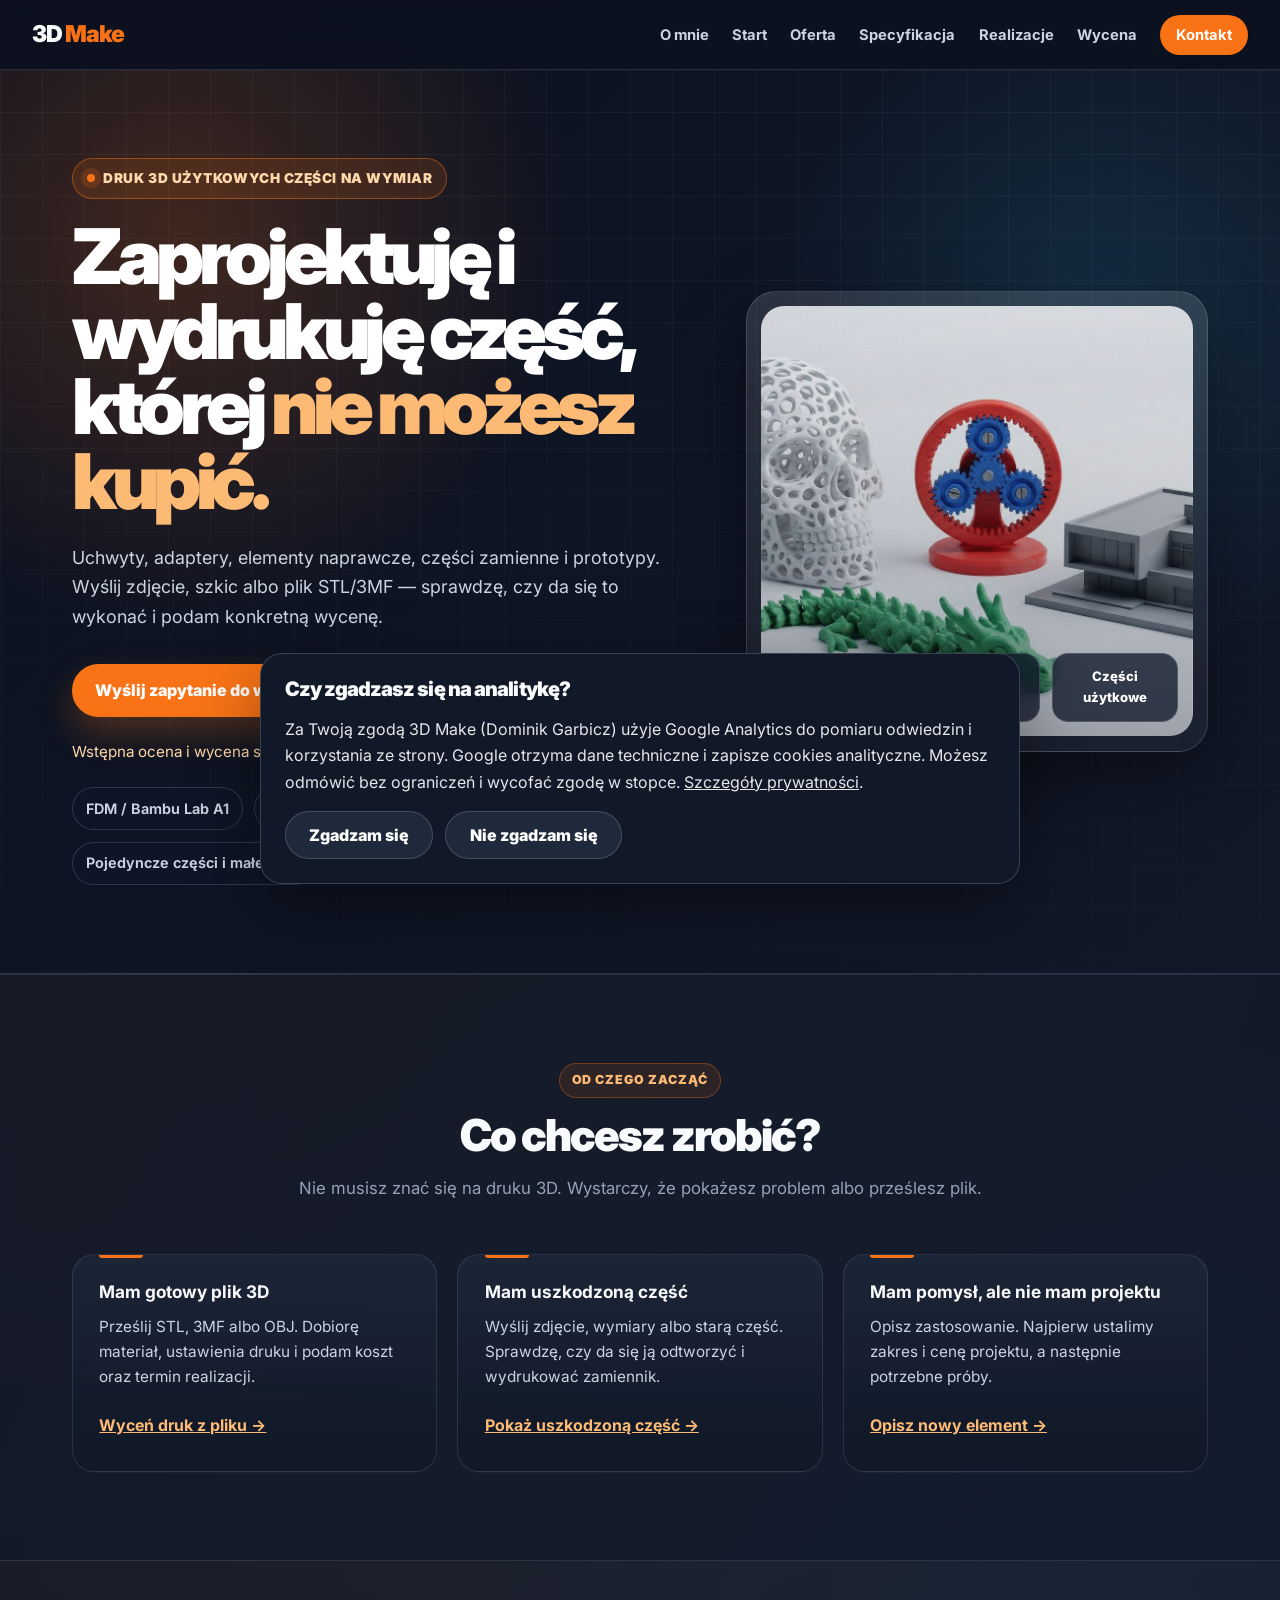
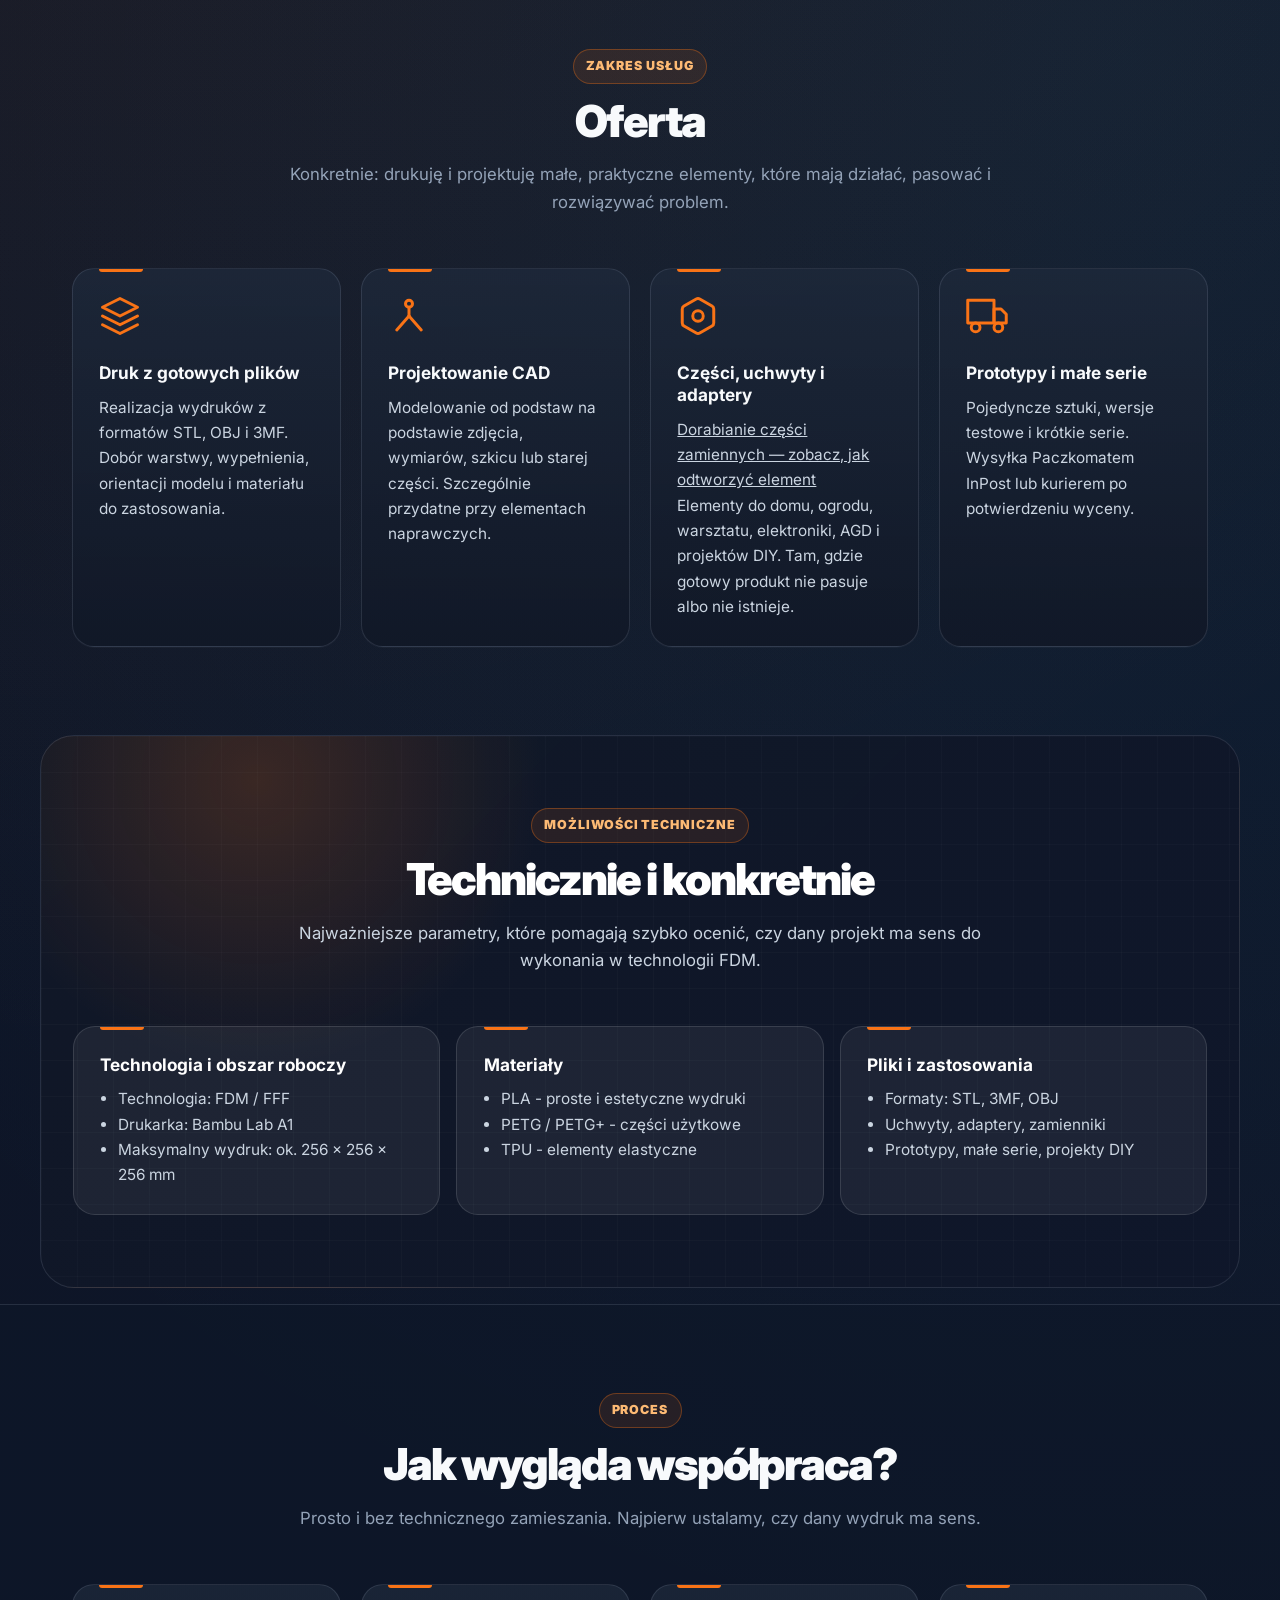
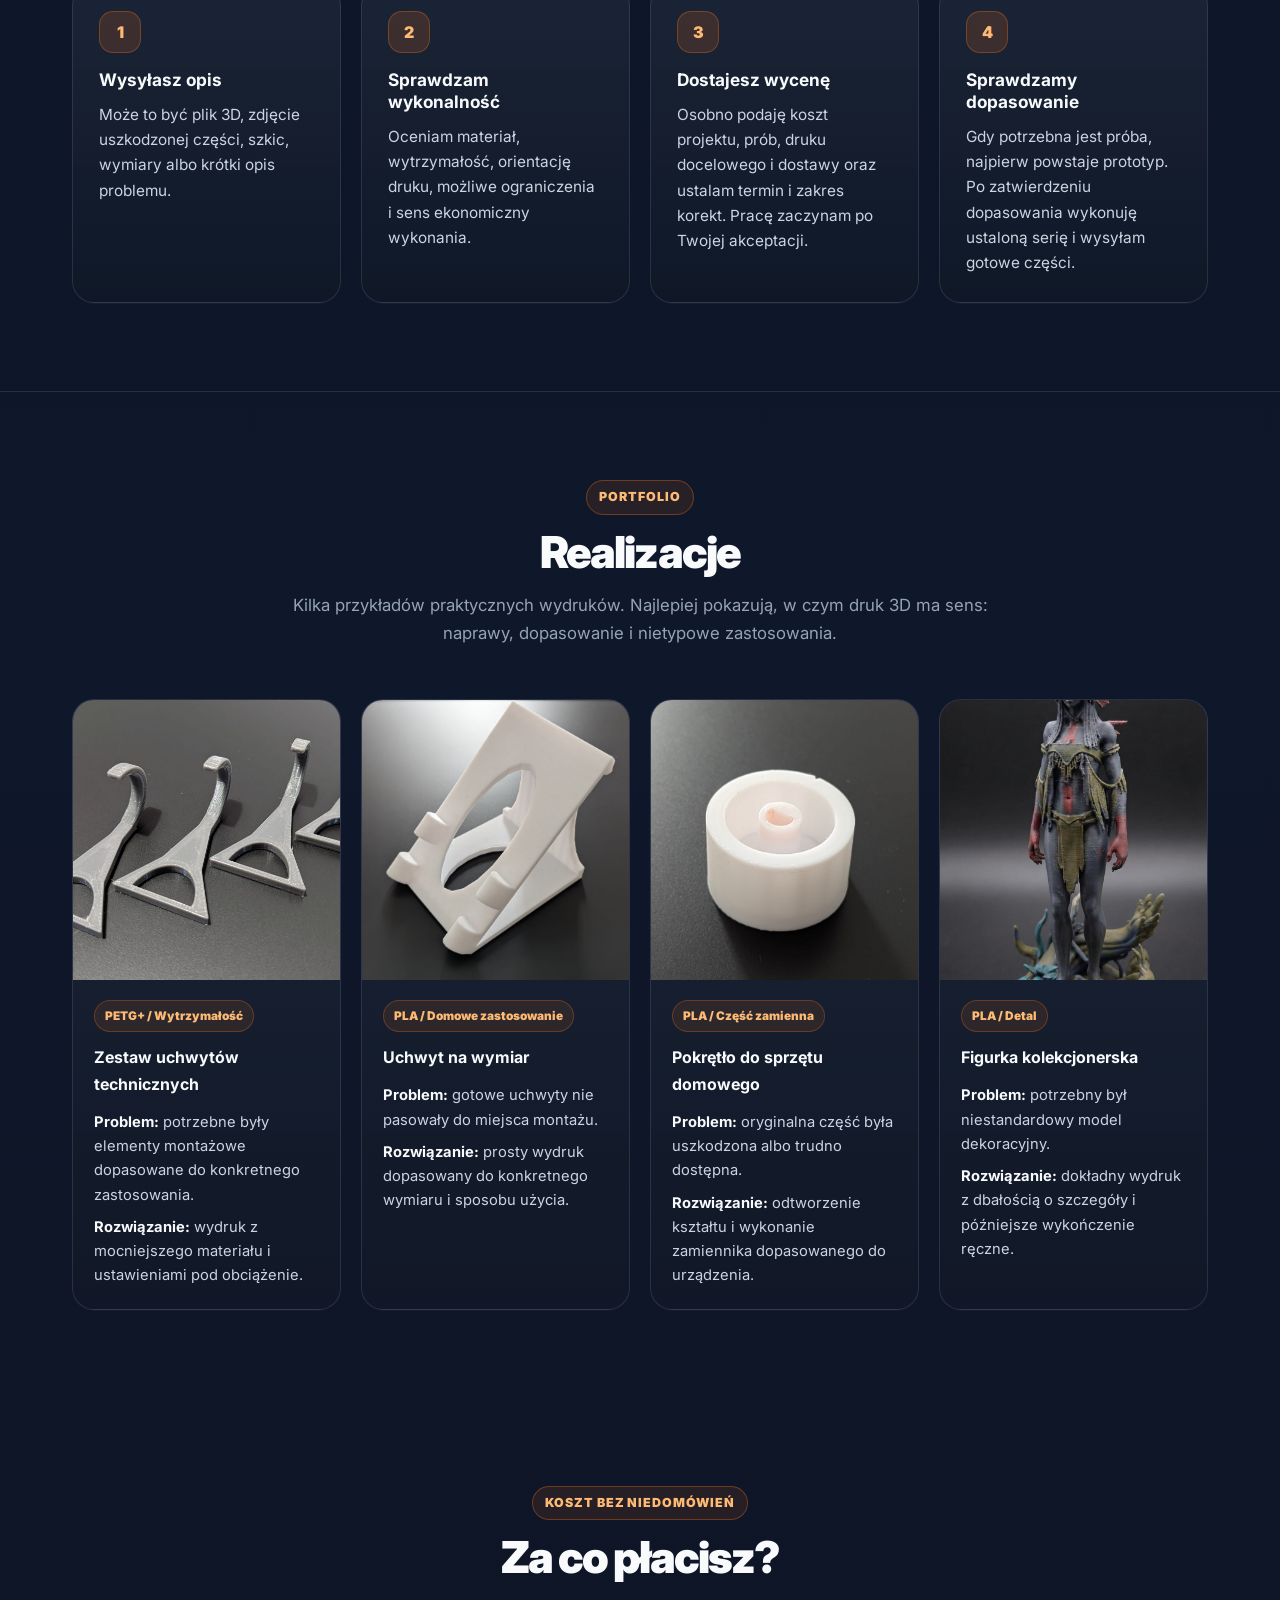
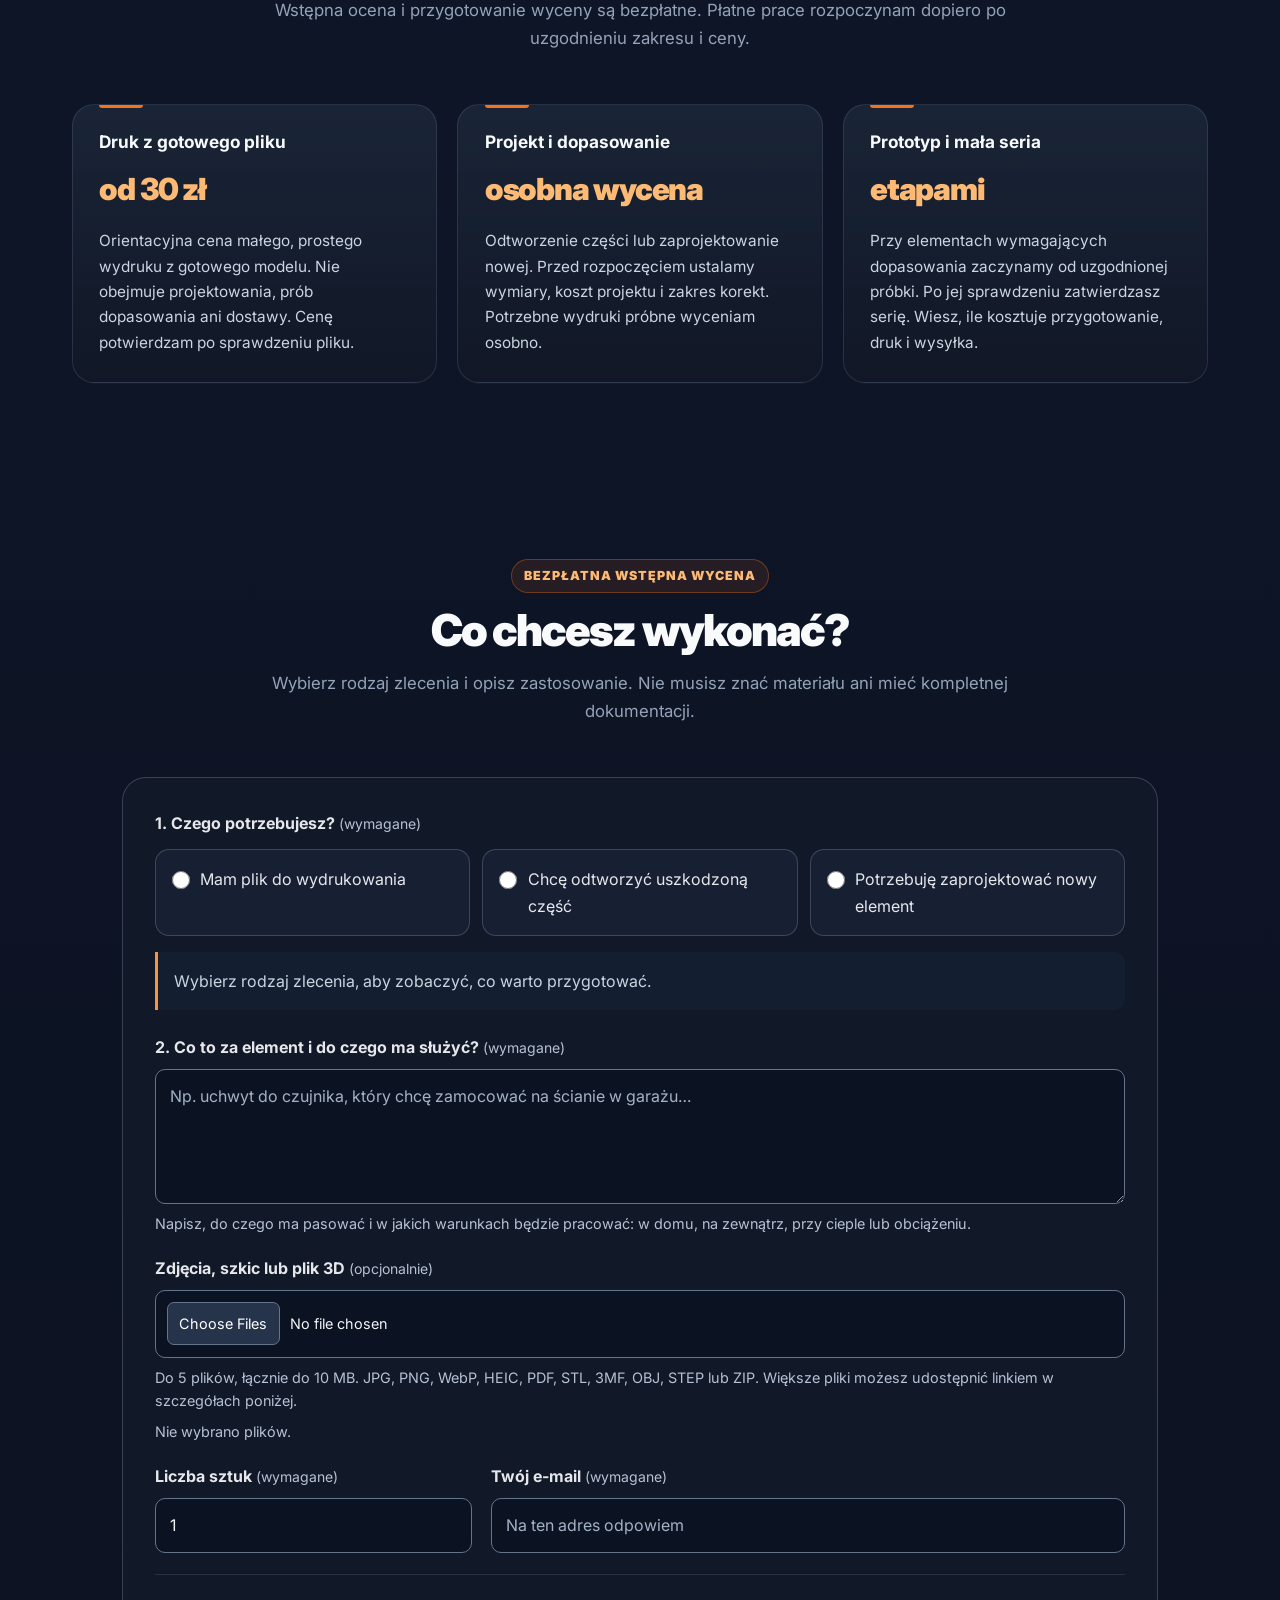
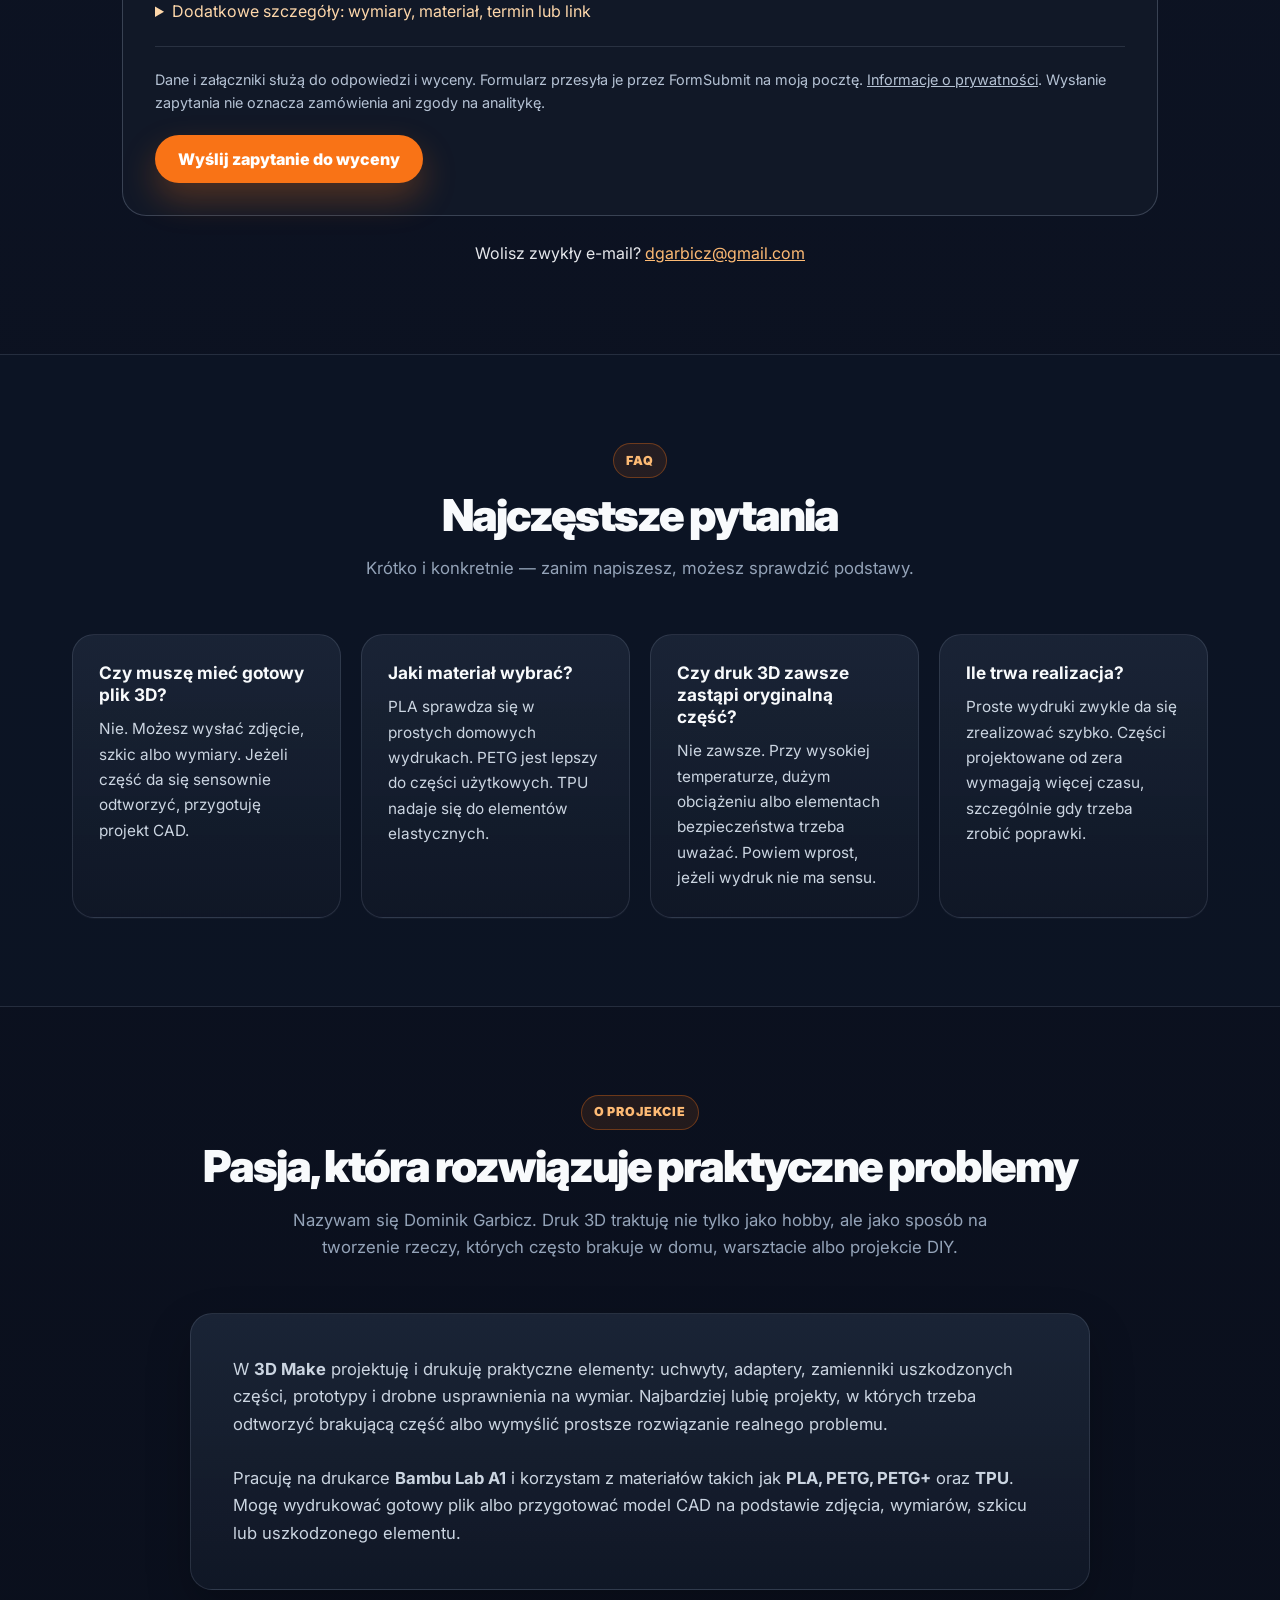
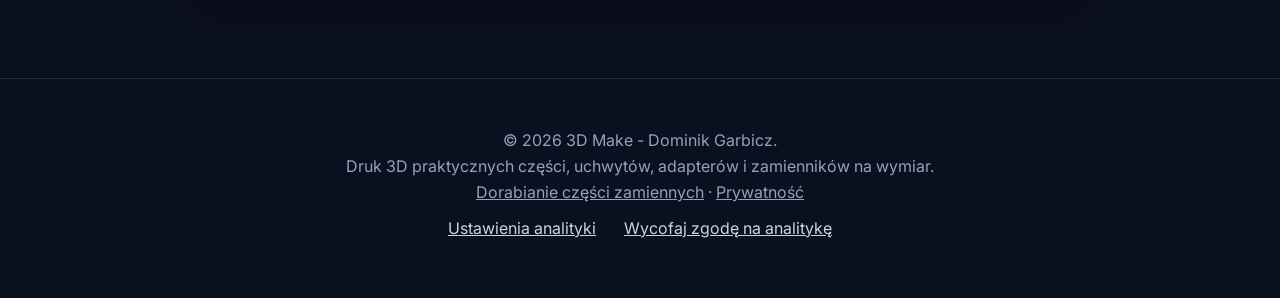
==== commit 295f449d: "Add guided quote requests with attachments and confirmed lead tracking" ====
--- a/index.html
+++ b/index.html
@@ -21,20 +21,21 @@
     <link rel="preconnect" href="https://fonts.gstatic.com" crossorigin>
     <link href="https://fonts.googleapis.com/css2?family=Inter:wght@300;400;500;600;700;800;900&display=swap" rel="stylesheet">
 
-    <link rel="stylesheet" href="styles.css">
+    <link rel="stylesheet" href="styles.css?v=20260908-quote">
     <script src="analytics-config.js" defer></script>
-    <script src="analytics.js" defer></script>
+    <script src="analytics.js?v=20260908-quote" defer></script>
+    <script src="quote.js?v=20260908-quote" defer></script>
 </head>
 <body>
 
     <nav>
         <a href="#" class="logo">3D<span> Make</span></a>
 
-        <div class="menu-toggle" onclick="toggleMenu()" aria-label="Menu główne" role="button" tabindex="0">
+        <button type="button" class="menu-toggle" onclick="toggleMenu()" aria-label="Menu główne" aria-expanded="false" aria-controls="nav-menu">
             <div class="bar"></div>
             <div class="bar"></div>
             <div class="bar"></div>
-        </div>
+        </button>
 
         <ul id="nav-menu">
             <li><a href="#omnie" onclick="toggleMenu()">O mnie</a></li>
@@ -42,7 +43,7 @@
             <li><a href="#oferta" onclick="toggleMenu()">Oferta</a></li>
             <li><a href="#specyfikacja" onclick="toggleMenu()">Specyfikacja</a></li>
             <li><a href="#portfolio" onclick="toggleMenu()">Realizacje</a></li>
-            <li><a data-analytics-event="click_quote" href="#kalkulator" onclick="toggleMenu()">Wycena</a></li>
+            <li><a data-analytics-event="click_quote" href="#kontakt" onclick="toggleMenu()">Wycena</a></li>
             <li><a data-analytics-event="click_contact" href="#kontakt" onclick="toggleMenu()" class="nav-cta">Kontakt</a></li>
         </ul>
     </nav>
@@ -54,9 +55,10 @@
                 <h1>Zaprojektuję i wydrukuję część, której <span>nie możesz kupić.</span></h1>
                 <p>Uchwyty, adaptery, elementy naprawcze, części zamienne i prototypy. Wyślij zdjęcie, szkic albo plik STL/3MF — sprawdzę, czy da się to wykonać i podam konkretną wycenę.</p>
                 <div class="hero-actions">
-                    <a href="#kontakt" data-analytics-event="click_quote" class="btn">Wyślij pomysł do wyceny</a>
+                    <a href="#kontakt" data-analytics-event="click_quote" class="btn">Wyślij zapytanie do wyceny</a>
                     <a href="#portfolio" class="btn btn-secondary">Zobacz realizacje</a>
                 </div>
+                <p class="hero-note">Wstępna ocena i wycena są bezpłatne. Projekt i druk zaczynam po akceptacji kosztów.</p>
                 <div class="trust-list">
                     <span>FDM / Bambu Lab A1</span>
                     <span>PLA / PETG / TPU</span>
@@ -75,17 +77,6 @@
             </div>
         </header>
     </div>
-
-    <section id="omnie" class="reveal">
-        <span class="section-kicker">O projekcie</span>
-        <h2>Pasja, która rozwiązuje praktyczne problemy</h2>
-        <p class="section-subtitle">Nazywam się Dominik Garbicz. Druk 3D traktuję nie tylko jako hobby, ale jako sposób na tworzenie rzeczy, których często brakuje w domu, warsztacie albo projekcie DIY.</p>
-        <div class="intro-box">
-            <p>W <strong>3D Make</strong> projektuję i drukuję praktyczne elementy: uchwyty, adaptery, zamienniki uszkodzonych części, prototypy i drobne usprawnienia na wymiar. Najbardziej lubię projekty, w których trzeba odtworzyć brakującą część albo wymyślić prostsze rozwiązanie realnego problemu.</p>
-            <br>
-            <p>Pracuję na drukarce <strong>Bambu Lab A1</strong> i korzystam z materiałów takich jak <strong>PLA, PETG, PETG+</strong> oraz <strong>TPU</strong>. Mogę wydrukować gotowy plik albo przygotować model CAD na podstawie zdjęcia, wymiarów, szkicu lub uszkodzonego elementu.</p>
-        </div>
-    </section>
 
     <div class="bg-light">
         <section id="co-zrobic">
@@ -95,15 +86,18 @@
             <div class="grid-3">
                 <div class="card reveal">
                     <h3>Mam gotowy plik 3D</h3>
-                    <p>Prześlij STL, 3MF albo OBJ. Dobiorę materiał, ustawienia druku i podam orientacyjny koszt oraz termin realizacji.</p>
+                    <p>Prześlij STL, 3MF albo OBJ. Dobiorę materiał, ustawienia druku i podam koszt oraz termin realizacji.</p>
+                    <a class="text-cta" href="#kontakt" data-quote-type="file" data-analytics-event="click_quote">Wyceń druk z pliku →</a>
                 </div>
                 <div class="card reveal" style="transition-delay: 0.1s;">
                     <h3>Mam uszkodzoną część</h3>
                     <p>Wyślij zdjęcie, wymiary albo starą część. Sprawdzę, czy da się ją odtworzyć i wydrukować zamiennik.</p>
+                    <a class="text-cta" href="#kontakt" data-quote-type="repair" data-analytics-event="click_quote">Pokaż uszkodzoną część →</a>
                 </div>
                 <div class="card reveal" style="transition-delay: 0.2s;">
                     <h3>Mam pomysł, ale nie mam projektu</h3>
-                    <p>Opisz zastosowanie. Zaproponuję rozwiązanie, przygotuję model CAD i wydrukuję wersję testową.</p>
+                    <p>Opisz zastosowanie. Najpierw ustalimy zakres i cenę projektu, a następnie potrzebne próby.</p>
+                    <a class="text-cta" href="#kontakt" data-quote-type="design" data-analytics-event="click_quote">Opisz nowy element →</a>
                 </div>
             </div>
         </section>
@@ -211,12 +205,12 @@
                 <div class="process-card reveal" style="transition-delay: 0.2s;">
                     <div class="process-number">3</div>
                     <h3>Dostajesz wycenę</h3>
-                    <p>Podaję koszt druku, ewentualnego projektu CAD i orientacyjny termin. Nic nie drukuję bez akceptacji.</p>
+                    <p>Osobno podaję koszt projektu, prób, druku docelowego i dostawy oraz ustalam termin i zakres korekt. Pracę zaczynam po Twojej akceptacji.</p>
                 </div>
                 <div class="process-card reveal" style="transition-delay: 0.3s;">
                     <div class="process-number">4</div>
-                    <h3>Drukuję i wysyłam</h3>
-                    <p>Po wykonaniu elementu pakuję go bezpiecznie i wysyłam Paczkomatem InPost lub kurierem.</p>
+                    <h3>Sprawdzamy dopasowanie</h3>
+                    <p>Gdy potrzebna jest próba, najpierw powstaje prototyp. Po zatwierdzeniu dopasowania wykonuję ustaloną serię i wysyłam gotowe części.</p>
                 </div>
             </div>
         </section>
@@ -273,69 +267,99 @@
         </div>
     </section>
 
-    <div style="padding: 0 1rem;">
-        <section id="kalkulator" class="calculator-section reveal">
-            <span class="section-kicker">Wycena</span>
-            <h2>Orientacyjny koszt druku</h2>
-            <p class="section-subtitle" style="color:#cbd5e1;">Kalkulator pokazuje tylko przybliżenie. Najdokładniejszą wycenę zrobię po otrzymaniu pliku, zdjęcia albo wymiarów części.</p>
-
-            <div class="calc-layout">
-                <div class="calc-container">
-                    <label class="calc-label">Wymiary modelu (mm):</label>
-                    <div class="dims-wrapper">
-                        <input type="number" id="dim-x" class="calc-input calc-trigger" placeholder="Długość" oninput="calc()">
-                        <input type="number" id="dim-y" class="calc-input calc-trigger" placeholder="Szerokość" oninput="calc()">
-                        <input type="number" id="dim-z" class="calc-input calc-trigger" placeholder="Wysokość" oninput="calc()">
-                    </div>
-
-                    <label class="calc-label">Rodzaj materiału:</label>
-                    <select id="mat" class="calc-input calc-trigger" onchange="calc()">
-                        <option value="1">PLA - standardowy</option>
-                        <option value="1.2">PETG - wytrzymalszy</option>
-                        <option value="1.5">TPU - elastyczny</option>
-                    </select>
-
-                    <button class="btn" style="width:100%;" onclick="calc()">Policz orientacyjnie</button>
-                    <div id="res">Wpisz wymiary</div>
-                    <p class="result-subtext">To nie jest ostateczna oferta. Cena zależy od geometrii modelu, wypełnienia, czasu druku, podpór i ewentualnego projektowania CAD.</p>
-                </div>
-
-                <div class="calc-note">
-                    <h3>Dlaczego to tylko szacunek?</h3>
-                    <p>Dwa modele o takich samych wymiarach mogą mieć zupełnie inną cenę. Liczy się nie tylko rozmiar, ale też ilość materiału, podpory, dokładność i czas druku.</p>
-                    <ul>
-                        <li>małe proste elementy zwykle od 30 zł,</li>
-                        <li>projekt CAD wyceniam osobno,</li>
-                        <li>większe lub techniczne części wymagają sprawdzenia pliku,</li>
-                        <li>maksymalny wymiar pojedynczego wydruku: około 256 × 256 × 256 mm.</li>
-                    </ul>
-                    <a href="#kontakt" data-analytics-event="click_quote" class="btn">Wyślij plik lub zdjęcie</a>
-                </div>
-            </div>
-        </section>
-    </div>
-
     <section id="cennik">
-        <span class="section-kicker reveal">Koszt</span>
-        <h2 class="reveal">Przykładowe ceny</h2>
-        <p class="section-subtitle reveal">To widełki, nie sztywny cennik. Konkretna cena zależy od modelu, materiału i tego, czy trzeba coś projektować.</p>
+        <span id="kalkulator" class="anchor-alias" aria-hidden="true"></span>
+        <span class="section-kicker reveal">Koszt bez niedomówień</span>
+        <h2 class="reveal">Za co płacisz?</h2>
+        <p class="section-subtitle reveal">Wstępna ocena i przygotowanie wyceny są bezpłatne. Płatne prace rozpoczynam dopiero po uzgodnieniu zakresu i ceny.</p>
         <div class="grid-3">
             <div class="pricing-card reveal">
-                <h3>Mały prosty wydruk</h3>
+                <h3>Druk z gotowego pliku</h3>
                 <div class="price">od 30 zł</div>
-                <p>Zaślepki, dystanse, małe uchwyty, drobne elementy użytkowe.</p>
-            </div>
-            <div class="pricing-card reveal" style="transition-delay: 0.1s;">
-                <h3>Część techniczna / adapter</h3>
-                <div class="price">od 50-80 zł</div>
-                <p>Elementy wymagające większej dokładności, mocniejszego materiału albo testów wymiaru.</p>
-            </div>
-            <div class="pricing-card reveal" style="transition-delay: 0.2s;">
-                <h3>Projekt CAD</h3>
-                <div class="price">indywidualnie</div>
-                <p>Odtworzenie uszkodzonej części, model od zera, poprawki i wersje testowe.</p>
+                <p>Orientacyjna cena małego, prostego wydruku z gotowego modelu. Nie obejmuje projektowania, prób dopasowania ani dostawy. Cenę potwierdzam po sprawdzeniu pliku.</p>
+            </div>
+            <div class="pricing-card reveal">
+                <h3>Projekt i dopasowanie</h3>
+                <div class="price">osobna wycena</div>
+                <p>Odtworzenie części lub zaprojektowanie nowej. Przed rozpoczęciem ustalamy wymiary, koszt projektu i zakres korekt. Potrzebne wydruki próbne wyceniam osobno.</p>
+            </div>
+            <div class="pricing-card reveal">
+                <h3>Prototyp i mała seria</h3>
+                <div class="price">etapami</div>
+                <p>Przy elementach wymagających dopasowania zaczynamy od uzgodnionej próbki. Po jej sprawdzeniu zatwierdzasz serię. Wiesz, ile kosztuje przygotowanie, druk i wysyłka.</p>
             </div>
         </div>
+    </section>
+
+    <section id="kontakt" class="quote-section">
+        <span class="section-kicker">Bezpłatna wstępna wycena</span>
+        <h2>Co chcesz wykonać?</h2>
+        <p class="section-subtitle">Wybierz rodzaj zlecenia i opisz zastosowanie. Nie musisz znać materiału ani mieć kompletnej dokumentacji.</p>
+        <form id="quote-form" class="quote-form" action="https://formsubmit.co/2bbd5a5ce3b29c50aa6c68c2d02b6490" method="post" enctype="multipart/form-data" hidden>
+            <fieldset id="quote-fields">
+                <legend class="sr-only">Szczegóły zapytania do wyceny</legend>
+                <fieldset class="quote-types">
+                    <legend>1. Czego potrzebujesz? <span class="required-note">(wymagane)</span></legend>
+                    <div class="quote-type-grid">
+                        <label><input type="radio" name="Rodzaj zlecenia" value="file" required><span>Mam plik do wydrukowania</span></label>
+                        <label><input type="radio" name="Rodzaj zlecenia" value="repair"><span>Chcę odtworzyć uszkodzoną część</span></label>
+                        <label><input type="radio" name="Rodzaj zlecenia" value="design"><span>Potrzebuję zaprojektować nowy element</span></label>
+                    </div>
+                </fieldset>
+                <p id="quote-guidance" class="quote-guidance" aria-live="polite"></p>
+                <div class="quote-field">
+                    <label for="quote-description">2. Co to za element i do czego ma służyć? <span class="required-note">(wymagane)</span></label>
+                    <textarea id="quote-description" name="Opis i zastosowanie" rows="4" maxlength="5000" required aria-describedby="quote-description-help" placeholder="Np. uchwyt do czujnika, który chcę zamocować na ścianie w garażu…"></textarea>
+                    <p id="quote-description-help" class="field-help">Napisz, do czego ma pasować i w jakich warunkach będzie pracować: w domu, na zewnątrz, przy cieple lub obciążeniu.</p>
+                </div>
+                <div class="quote-field">
+                    <label for="quote-files">Zdjęcia, szkic lub plik 3D <span class="required-note">(opcjonalnie)</span></label>
+                    <input id="quote-files" type="file" name="files" multiple accept=".jpg,.jpeg,.png,.webp,.heic,.pdf,.stl,.3mf,.obj,.step,.stp,.zip" aria-describedby="quote-file-help quote-file-status">
+                    <p id="quote-file-help" class="field-help">Do 5 plików, łącznie do 10 MB. JPG, PNG, WebP, HEIC, PDF, STL, 3MF, OBJ, STEP lub ZIP. Większe pliki możesz udostępnić linkiem w szczegółach poniżej.</p>
+                    <p id="quote-file-status" class="field-help" aria-live="polite">Nie wybrano plików.</p>
+                </div>
+                <div class="quote-row">
+                    <div class="quote-field">
+                        <label for="quote-quantity">Liczba sztuk <span class="required-note">(wymagane)</span></label>
+                        <input id="quote-quantity" name="Liczba sztuk" type="number" value="1" min="1" max="10000" step="1" inputmode="numeric" required>
+                    </div>
+                    <div class="quote-field">
+                        <label for="quote-email">Twój e-mail <span class="required-note">(wymagane)</span></label>
+                        <input id="quote-email" name="email" type="email" autocomplete="email" maxlength="254" required placeholder="Na ten adres odpowiem">
+                    </div>
+                </div>
+                <p id="quote-batch" class="quote-guidance" hidden>Potrzebujesz kilku takich samych części? Jeśli trzeba sprawdzić pasowanie, możemy najpierw uzgodnić płatną próbkę, a po jej zatwierdzeniu wykonać resztę.</p>
+                <details class="quote-details">
+                    <summary>Dodatkowe szczegóły: wymiary, materiał, termin lub link</summary>
+                    <div class="quote-field">
+                        <label for="quote-dimensions">Wymiary i ważne miejsca dopasowania</label>
+                        <input id="quote-dimensions" name="Wymiary i dopasowanie" type="text" maxlength="500" placeholder="Np. 60 × 30 × 15 mm, otwory o średnicy 4 mm">
+                    </div>
+                    <div class="quote-row">
+                        <div class="quote-field">
+                            <label for="quote-material">Materiał</label>
+                            <select id="quote-material" name="Materiał"><option>Nie wiem — proszę o dobór</option><option>PLA</option><option>PETG / PETG+</option><option>TPU — elastyczny</option><option>Inny — opiszę w zapytaniu</option></select>
+                        </div>
+                        <div class="quote-field">
+                            <label for="quote-deadline">Oczekiwany termin</label>
+                            <input id="quote-deadline" name="Oczekiwany termin" type="text" maxlength="100" placeholder="Np. bez pośpiechu lub do 30 września">
+                        </div>
+                    </div>
+                    <div class="quote-field">
+                        <label for="quote-link">Link do plików</label>
+                        <input id="quote-link" name="Link do plików" type="url" maxlength="2000" placeholder="https://…" aria-describedby="quote-link-help">
+                        <p id="quote-link-help" class="field-help">Sprawdź, czy link pozwala pobrać pliki. Nie dołączaj haseł ani dokumentów niezwiązanych ze zleceniem.</p>
+                    </div>
+                </details>
+                <div class="quote-honey" aria-hidden="true"><label>Nie wypełniaj tego pola<input name="_honey" type="text" tabindex="-1" autocomplete="off"></label></div>
+                <p class="field-help quote-privacy">Dane i załączniki służą do odpowiedzi i wyceny. Formularz przesyła je przez FormSubmit na moją pocztę. <a href="prywatnosc.html">Informacje o prywatności</a>. Wysłanie zapytania nie oznacza zamówienia ani zgody na analitykę.</p>
+                <button class="btn" type="submit">Wyślij zapytanie do wyceny</button>
+            </fieldset>
+            <p id="quote-status" class="quote-status" role="status" tabindex="-1" hidden></p>
+            <button id="quote-restart" class="btn btn-secondary" type="button" hidden>Przygotuj kolejne zapytanie</button>
+        </form>
+        <noscript><p class="quote-fallback">Formularz wymaga JavaScript. Wyślij opis i załączniki bezpośrednio na poniższy adres.</p></noscript>
+        <p class="quote-fallback">Wolisz zwykły e-mail? <a href="mailto:dgarbicz@gmail.com?subject=Zapytanie%20o%20druk%203D%20-%203D%20Make" data-analytics-event="click_contact">dgarbicz@gmail.com</a></p>
     </section>
 
     <div class="bg-light">
@@ -364,14 +388,14 @@
         </section>
     </div>
 
-    <section id="kontakt" class="reveal" style="text-align:center;">
-        <span class="section-kicker">Kontakt</span>
-        <h2>Wyślij pomysł do wyceny</h2>
-        <p class="section-subtitle">Masz gotowy plik, uszkodzoną część albo tylko pomysł? Napisz, co chcesz zrobić. Najlepiej dołącz zdjęcia, wymiary albo plik STL/3MF.</p>
-        <div class="contact-box">
-            <p style="color: #cbd5e1; margin-bottom: 0.5rem;">Adres e-mail:</p>
-            <a data-analytics-event="click_contact" class="email" href="mailto:dgarbicz@gmail.com?subject=Zapytanie%20o%20druk%203D%20-%203D%20Make&body=Cze%C5%9B%C4%87%2C%0A%0AChcia%C5%82bym%2Fchcia%C5%82abym%20wyceni%C4%87%20druk%203D.%0A%0AOpis%20cz%C4%99%C5%9Bci%20lub%20pomys%C5%82u%3A%0A%0AWymiary%20orientacyjne%3A%0A%0AMateria%C5%82%20%28je%C5%9Bli%20wiem%29%3A%0A%0ACzy%20mam%20plik%203D%3A%20tak%2Fnie%0A">dgarbicz@gmail.com</a>
-            <p style="color:#cbd5e1;">W treści wiadomości opisz zastosowanie elementu. Przy częściach zamiennych przydadzą się zdjęcia z kilku stron i podstawowe wymiary.</p>
+    <section id="omnie" class="reveal">
+        <span class="section-kicker">O projekcie</span>
+        <h2>Pasja, która rozwiązuje praktyczne problemy</h2>
+        <p class="section-subtitle">Nazywam się Dominik Garbicz. Druk 3D traktuję nie tylko jako hobby, ale jako sposób na tworzenie rzeczy, których często brakuje w domu, warsztacie albo projekcie DIY.</p>
+        <div class="intro-box">
+            <p>W <strong>3D Make</strong> projektuję i drukuję praktyczne elementy: uchwyty, adaptery, zamienniki uszkodzonych części, prototypy i drobne usprawnienia na wymiar. Najbardziej lubię projekty, w których trzeba odtworzyć brakującą część albo wymyślić prostsze rozwiązanie realnego problemu.</p>
+            <br>
+            <p>Pracuję na drukarce <strong>Bambu Lab A1</strong> i korzystam z materiałów takich jak <strong>PLA, PETG, PETG+</strong> oraz <strong>TPU</strong>. Mogę wydrukować gotowy plik albo przygotować model CAD na podstawie zdjęcia, wymiarów, szkicu lub uszkodzonego elementu.</p>
         </div>
     </section>
 
@@ -406,66 +430,15 @@
             if (event.key === "Escape") closeModal();
         });
 
-        function calc() {
-            window.siteAnalytics?.cancelCalculator();
-            const x = parseFloat(document.getElementById('dim-x').value);
-            const y = parseFloat(document.getElementById('dim-y').value);
-            const z = parseFloat(document.getElementById('dim-z').value);
-            const matMultiplier = parseFloat(document.getElementById('mat').value);
-            const resElement = document.getElementById('res');
-
-            if (isNaN(x) || isNaN(y) || isNaN(z)) {
-                resElement.style.fontSize = "1.8rem";
-                resElement.innerText = "Wpisz wymiary";
-                return;
-            }
-
-            if (x <= 0 || y <= 0 || z <= 0) {
-                resElement.style.fontSize = "1.8rem";
-                resElement.innerText = "Błędne wymiary";
-                return;
-            }
-
-            if (x > 256 || y > 256 || z > 256) {
-                resElement.style.fontSize = "1.28rem";
-                resElement.innerText = "Za duże na 1 wydruk (max ok. 256 mm)";
-                return;
-            }
-
-            window.siteAnalytics?.calculatorUsed();
-
-            const boxVolume = (x * y * z) / 1000;
-            let volumeRatio = 0.20;
-            if (boxVolume > 500) volumeRatio = 0.12;
-            if (boxVolume > 2000) volumeRatio = 0.07;
-
-            const estimatedWeight = boxVolume * volumeRatio * 1.24;
-            const setupCost = 20;
-            const materialCostPerGram = 0.10 * matMultiplier;
-            const machineRatePerHour = 12;
-            let printSpeedGramsPerHour = 80;
-            if (matMultiplier > 1.4) printSpeedGramsPerHour = 25;
-
-            const estimatedTime = estimatedWeight / printSpeedGramsPerHour;
-            let cost = setupCost + (estimatedWeight * materialCostPerGram) + (estimatedTime * machineRatePerHour);
-            if (cost < 30) cost = 30;
-
-            resElement.style.fontSize = "2rem";
-            resElement.innerText = "około " + Math.round(cost) + " PLN";
-        }
-
-        document.querySelectorAll('.calc-trigger').forEach(input => {
-            input.addEventListener('keypress', function (e) {
-                if (e.key === 'Enter') calc();
-            });
-        });
-
         function toggleMenu() {
             const menu = document.getElementById('nav-menu');
-            menu.classList.toggle('active');
+            const expanded = menu.classList.toggle('active');
+            document.querySelector('.menu-toggle').setAttribute('aria-expanded', String(expanded));
         }
 
         document.addEventListener("DOMContentLoaded", function() {
+            if (!("IntersectionObserver" in window)) return;
+            document.documentElement.classList.add("reveal-ready");
             const observerOptions = {
                 root: null,
                 rootMargin: "0px",
@@ -485,4 +458,4 @@
         });
     </script>
 </body>
-</html>+</html>
--- a/styles.css
+++ b/styles.css
@@ -579,99 +579,6 @@
         .case-line { display: block; margin-top: 0.5rem; }
         .case-line strong { color: var(--text-strong); }
 
-        .calculator-section {
-            max-width: 1100px;
-            margin: 2rem auto;
-            padding: 4.5rem 2rem;
-            border: 1px solid var(--line);
-            border-radius: 34px;
-            background: linear-gradient(135deg, rgba(15,23,42,0.98), rgba(30,41,59,0.94));
-            color: white;
-            position: relative;
-            overflow: hidden;
-        }
-
-        .calculator-section::before {
-            content: '';
-            position: absolute;
-            inset: 0;
-            background: radial-gradient(circle at 20% 10%, rgba(249,115,22,0.2), transparent 30%);
-            pointer-events: none;
-        }
-
-        .calculator-section > * { position: relative; z-index: 1; }
-        .calculator-section h2 { color: white; }
-
-        .calc-layout {
-            display: grid;
-            grid-template-columns: minmax(280px, 1fr) minmax(280px, 0.88fr);
-            gap: 1.25rem;
-            align-items: stretch;
-        }
-
-        .calc-container,
-        .calc-note {
-            padding: 1.65rem;
-            border: 1px solid rgba(255,255,255,0.13);
-            border-radius: var(--radius);
-            background: rgba(255,255,255,0.07);
-            backdrop-filter: blur(12px);
-        }
-
-        .calc-note h3 { color: white; margin-bottom: 0.9rem; }
-        .calc-note p, .calc-note li { color: #cbd5e1; }
-        .calc-note ul { padding-left: 1.2rem; margin: 1rem 0 1.3rem; }
-
-        .calc-label {
-            display: block;
-            margin-bottom: 0.45rem;
-            color: #cbd5e1;
-            font-size: 0.88rem;
-            font-weight: 800;
-        }
-
-        .dims-wrapper {
-            display: grid;
-            grid-template-columns: repeat(3, 1fr);
-            gap: 0.75rem;
-            margin-bottom: 1.2rem;
-        }
-
-        .calc-input {
-            width: 100%;
-            padding: 0.85rem 0.9rem;
-            border: 1px solid rgba(255,255,255,0.18);
-            border-radius: 14px;
-            background: rgba(255,255,255,0.94);
-            color: #0f172a;
-            font-size: 1rem;
-            margin-bottom: 1.2rem;
-        }
-
-        .dims-wrapper .calc-input { margin-bottom: 0; }
-
-        .calc-input:focus {
-            outline: none;
-            border-color: var(--accent);
-            box-shadow: 0 0 0 4px rgba(249, 115, 22, 0.18);
-        }
-
-        #res {
-            margin-top: 1.35rem;
-            text-align: center;
-            color: #fdba74;
-            font-size: 2rem;
-            font-weight: 900;
-        }
-
-        .result-subtext {
-            margin-top: 0.85rem;
-            color: #94a3b8;
-            font-size: 0.78rem;
-            text-align: center;
-            line-height: 1.55;
-        }
-
         .pricing-card .price {
             margin: 0.5rem 0 0.9rem;
             color: #fdba74;
@@ -750,13 +657,13 @@
 
         .close:hover { color: #fdba74; }
 
-        .reveal {
+        .reveal-ready .reveal {
             opacity: 0;
             transform: translateY(28px);
             transition: opacity 0.7s ease, transform 0.7s ease;
         }
 
-        .reveal.active {
+        .reveal-ready .reveal.active {
             opacity: 1;
             transform: translateY(0);
         }
@@ -791,8 +698,9 @@
             nav ul li a { display: block; width: 100%; padding: 1rem; }
             .nav-cta { border-radius: 0; background: var(--accent); }
             section { padding: 4rem 1.25rem; }
-            .hero { padding: 4rem 1.25rem; min-height: auto; }
-            .hero-card { order: -1; }
+            .hero { padding: 2.5rem 1.25rem; min-height: auto; gap: 2rem; }
+            .hero-card { order: 0; }
+            .hero h1 { font-size: clamp(2.25rem, 8vw, 3.5rem); line-height: 1.06; letter-spacing: -0.05em; }
             .printer-mockup { min-height: 310px; }
             .hero-spec { grid-template-columns: 1fr; left: 1.2rem; right: 1.2rem; bottom: 1.2rem; }
             .calc-layout { grid-template-columns: 1fr; }
@@ -816,3 +724,50 @@
 .article-content p, .article-content ul, .article-content ol { margin-bottom: 1.25rem; }
 .article-content ul, .article-content ol { padding-left: 1.5rem; }
 @media (max-width: 600px) { .consent-banner { padding: 1rem; } .consent-actions button { width: 100%; } }
+
+/* Guided quote request; uses the existing navy/orange theme. */
+.menu-toggle { background: transparent; border: 0; padding: .5rem; }
+.hero .hero-note { font-size: .95rem; margin-bottom: 1.4rem; color: #fed7aa; }
+.text-cta { display: inline-block; margin-top: 1rem; padding: .4rem 0; font-weight: 700; color: #fdba74; }
+.anchor-alias, #kontakt { scroll-margin-top: 6rem; }
+.quote-section { max-width: 1100px; }
+.quote-form { background: var(--panel); border: 1px solid var(--line-strong); border-radius: 24px; padding: 2rem; }
+.quote-form fieldset { border: 0; min-width: 0; padding: 0; margin: 0; }
+.quote-form legend { margin-bottom: .8rem; font-weight: 700; font-size: 1rem; }
+.quote-type-grid { display: grid; grid-template-columns: repeat(3, minmax(0, 1fr)); gap: .75rem; }
+.quote-type-grid label { display: flex; align-items: flex-start; gap: .65rem; border: 1px solid var(--line-strong); border-radius: 14px; padding: 1rem; cursor: pointer; background: var(--panel-2); }
+.quote-type-grid label:has(:checked) { border-color: #fb923c; background: #332418; color: #ffedd5; }
+.quote-type-grid input { margin-top: .3rem; width: 18px; height: 18px; flex: 0 0 auto; accent-color: #f97316; }
+.quote-guidance { padding: 1rem; margin: 1rem 0 1.5rem; background: #131e30; border-left: 3px solid #fb923c; border-radius: 0 10px 10px 0; color: #cbd5e1; }
+.quote-field { margin-bottom: 1.3rem; min-width: 0; }
+.quote-field > label { display: block; font-weight: 700; margin-bottom: .5rem; }
+.required-note { color: #b5c2d4; font-size: .875rem; font-weight: 400; }
+.quote-field input, .quote-field textarea, .quote-field select { display: block; width: 100%; min-width: 0; padding: .85rem; background: #0b1322; border: 1px solid #64748b; border-radius: 10px; color: #f1f5f9; font: inherit; }
+.quote-field input::placeholder, .quote-field textarea::placeholder { color: #a4b2c5; opacity: 1; }
+.quote-field textarea { resize: vertical; }
+.quote-field input[type=file] { padding: .7rem; font-size: .9rem; }
+.quote-field input::file-selector-button { padding: .55rem .7rem; margin-right: .65rem; border: 1px solid #64748b; border-radius: 7px; background: #26344b; color: white; cursor: pointer; font: inherit; }
+.quote-row { display: grid; grid-template-columns: minmax(0, 1fr) minmax(0, 2fr); gap: 1.2rem; }
+.field-help { margin-top: .5rem; color: #b5c2d4; font-size: .9rem; line-height: 1.6; }
+.quote-details { border-block: 1px solid var(--line); padding: 1rem 0; margin-bottom: 1.3rem; }
+.quote-details summary { cursor: pointer; color: #fed7aa; padding: .4rem 0; }
+.quote-details[open] summary { margin-bottom: 1rem; }
+.quote-privacy { margin-bottom: 1.3rem; }
+.quote-form .btn { font-size: 1rem; }
+.quote-form fieldset:disabled { opacity: .65; }
+.quote-status { padding: 1.2rem; margin: 1rem 0; border-radius: 10px; border: 1px solid #64748b; background: #131e30; overflow-wrap: anywhere; }
+.quote-status[data-state=success] { border-color: #4ade80; color: #dcfce7; }
+.quote-status[data-state=error] { border-color: #fb923c; color: #ffedd5; }
+.quote-fallback { text-align: center; margin-top: 1.5rem; overflow-wrap: anywhere; }
+.quote-fallback a { color: #fdba74; }
+.quote-honey, .sr-only { position: absolute; width: 1px; height: 1px; padding: 0; margin: -1px; overflow: hidden; clip-path: inset(50%); white-space: nowrap; border: 0; }
+@media (max-width: 700px) {
+    .quote-form { padding: 1.15rem; border-radius: 18px; }
+    .quote-type-grid, .quote-row { grid-template-columns: minmax(0, 1fr); }
+    .quote-row { gap: 0; }
+    .quote-form .btn { width: 100%; white-space: normal; }
+}
+@media (prefers-reduced-motion: reduce) {
+    html { scroll-behavior: auto; }
+    .reveal-ready .reveal { opacity: 1; transform: none; transition: none; }
+}
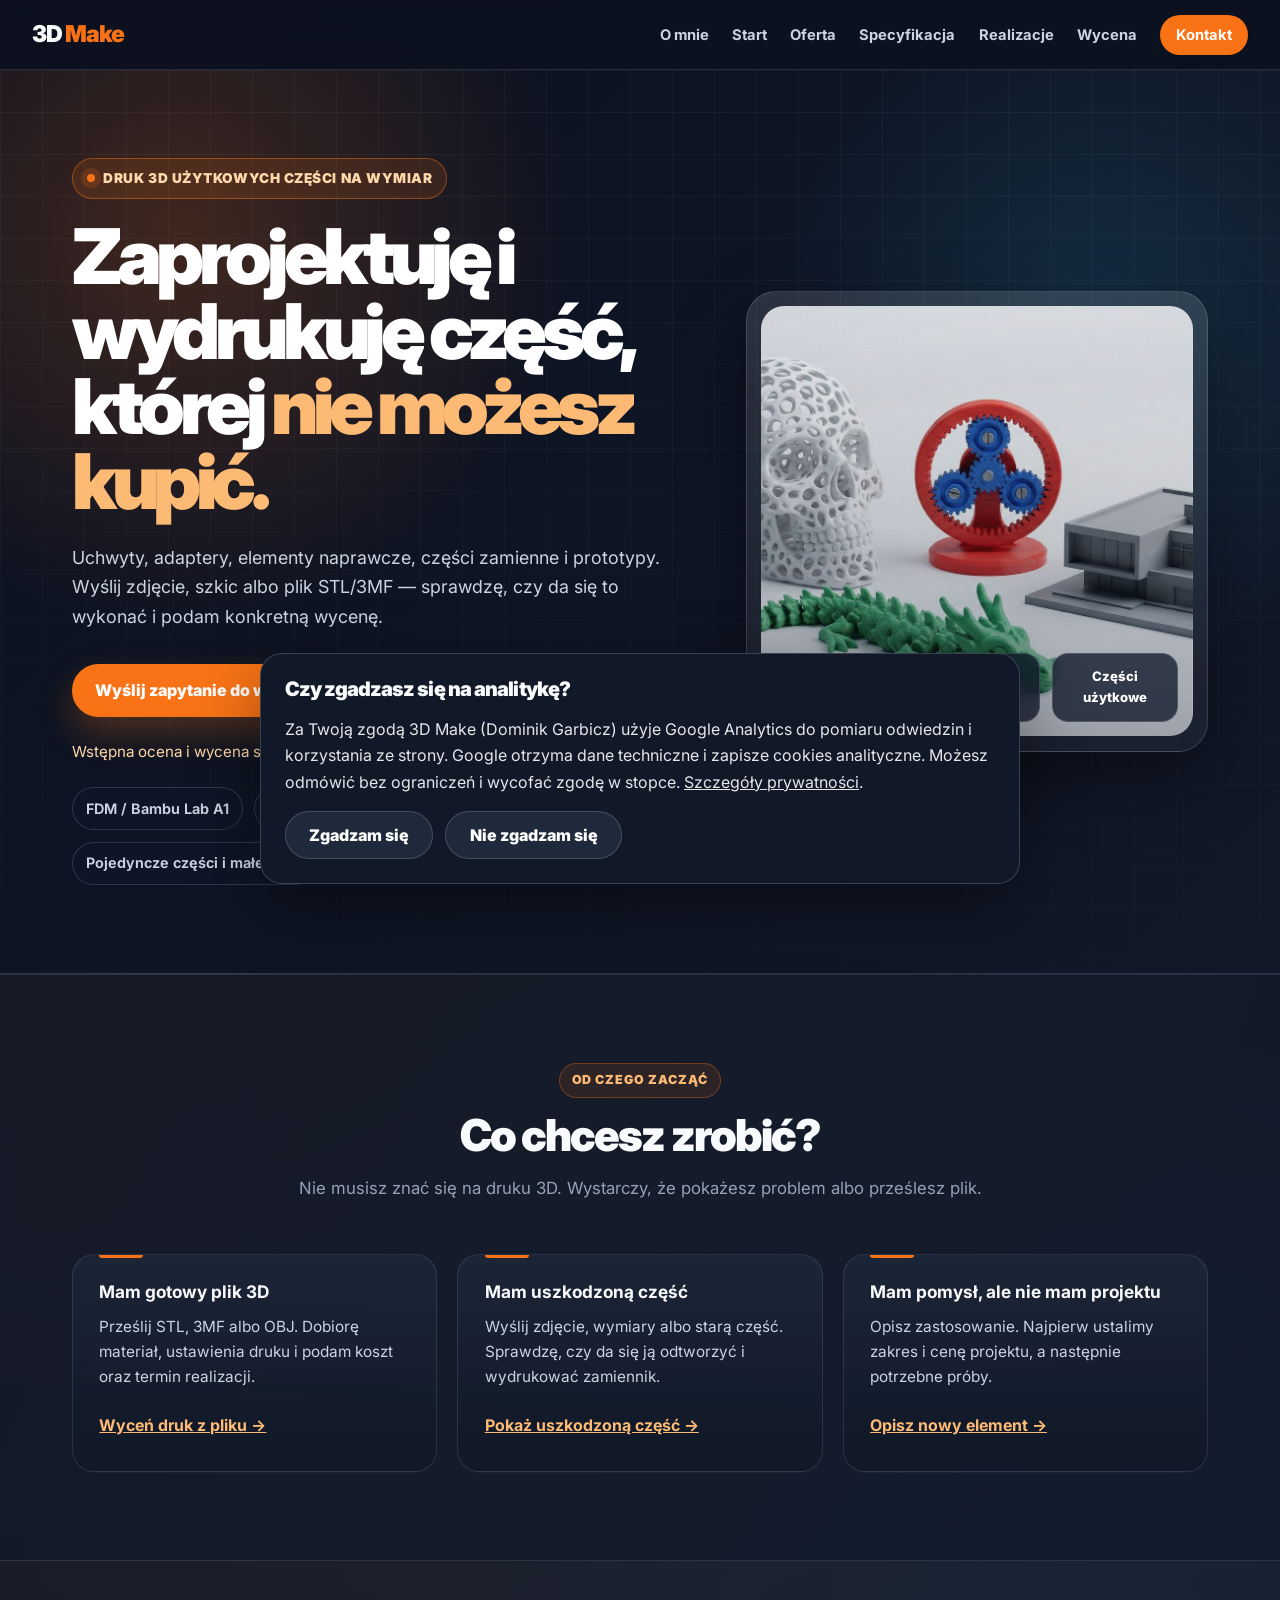
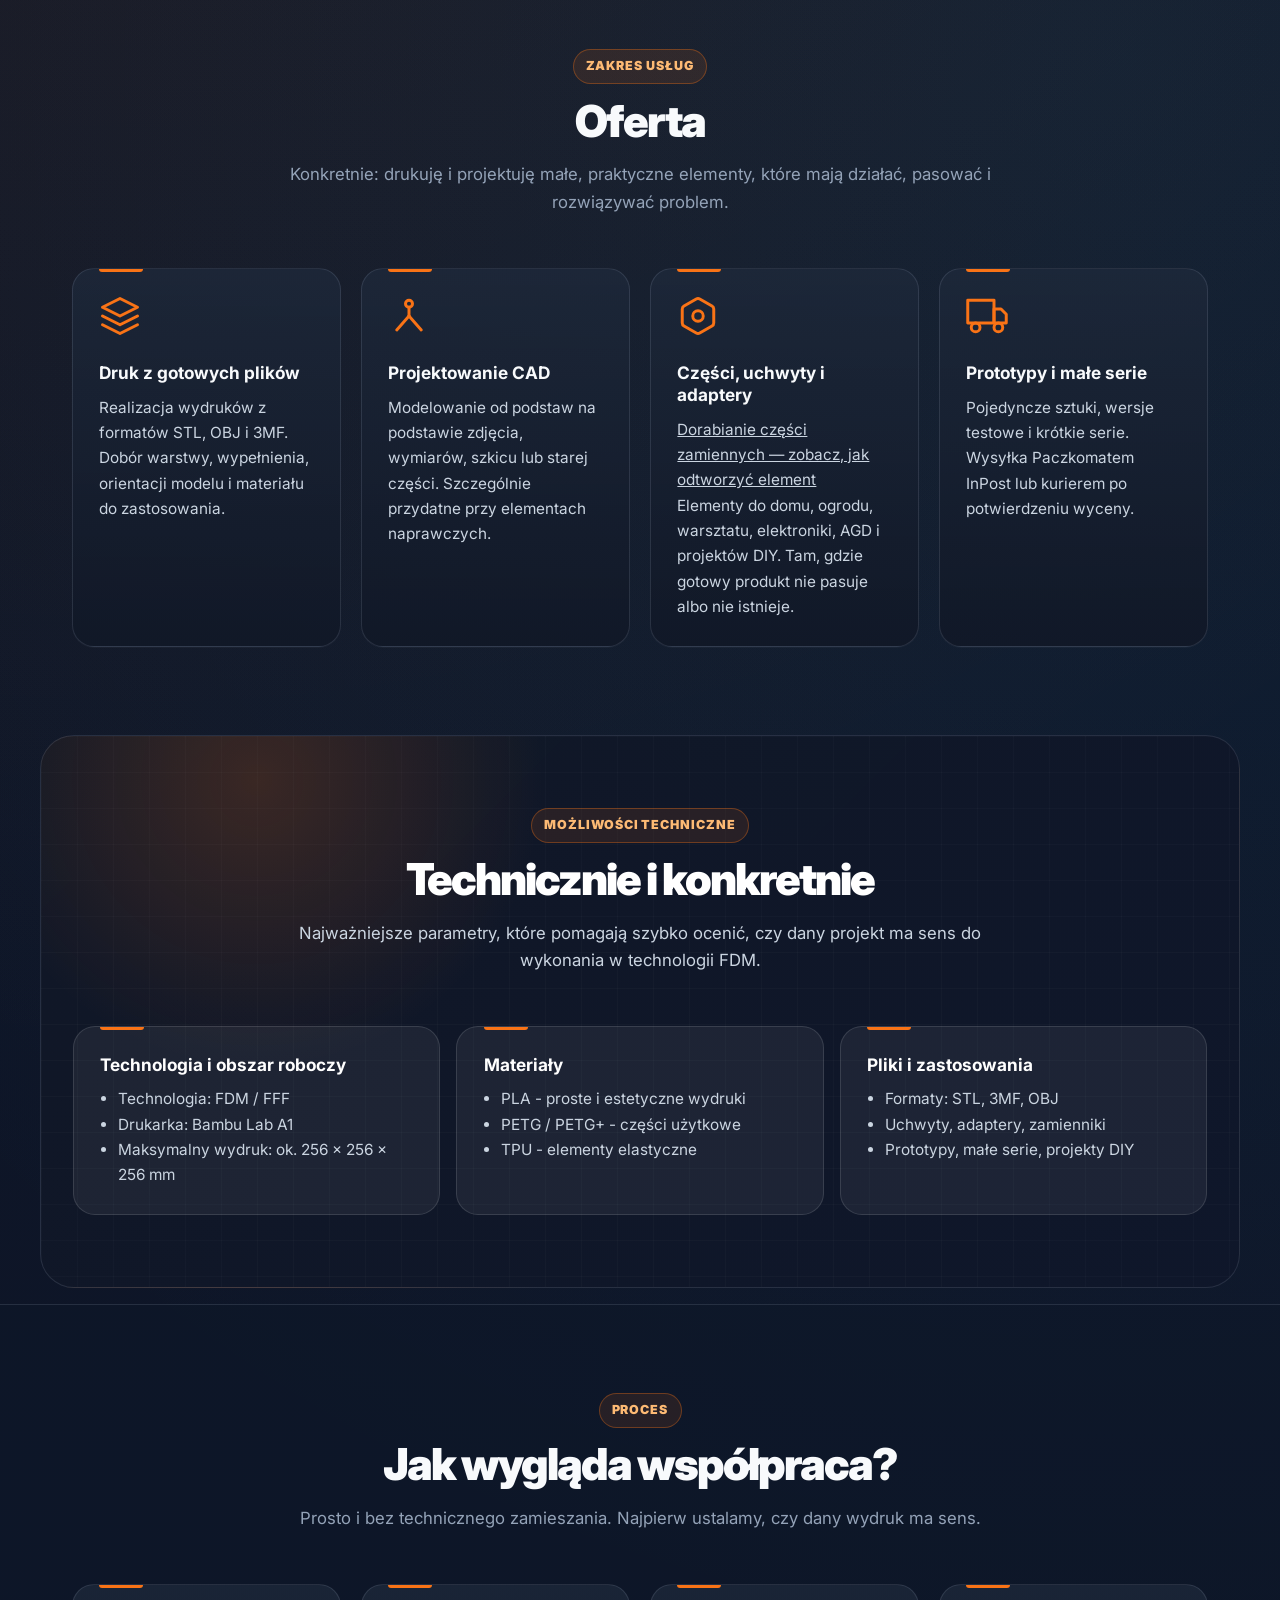
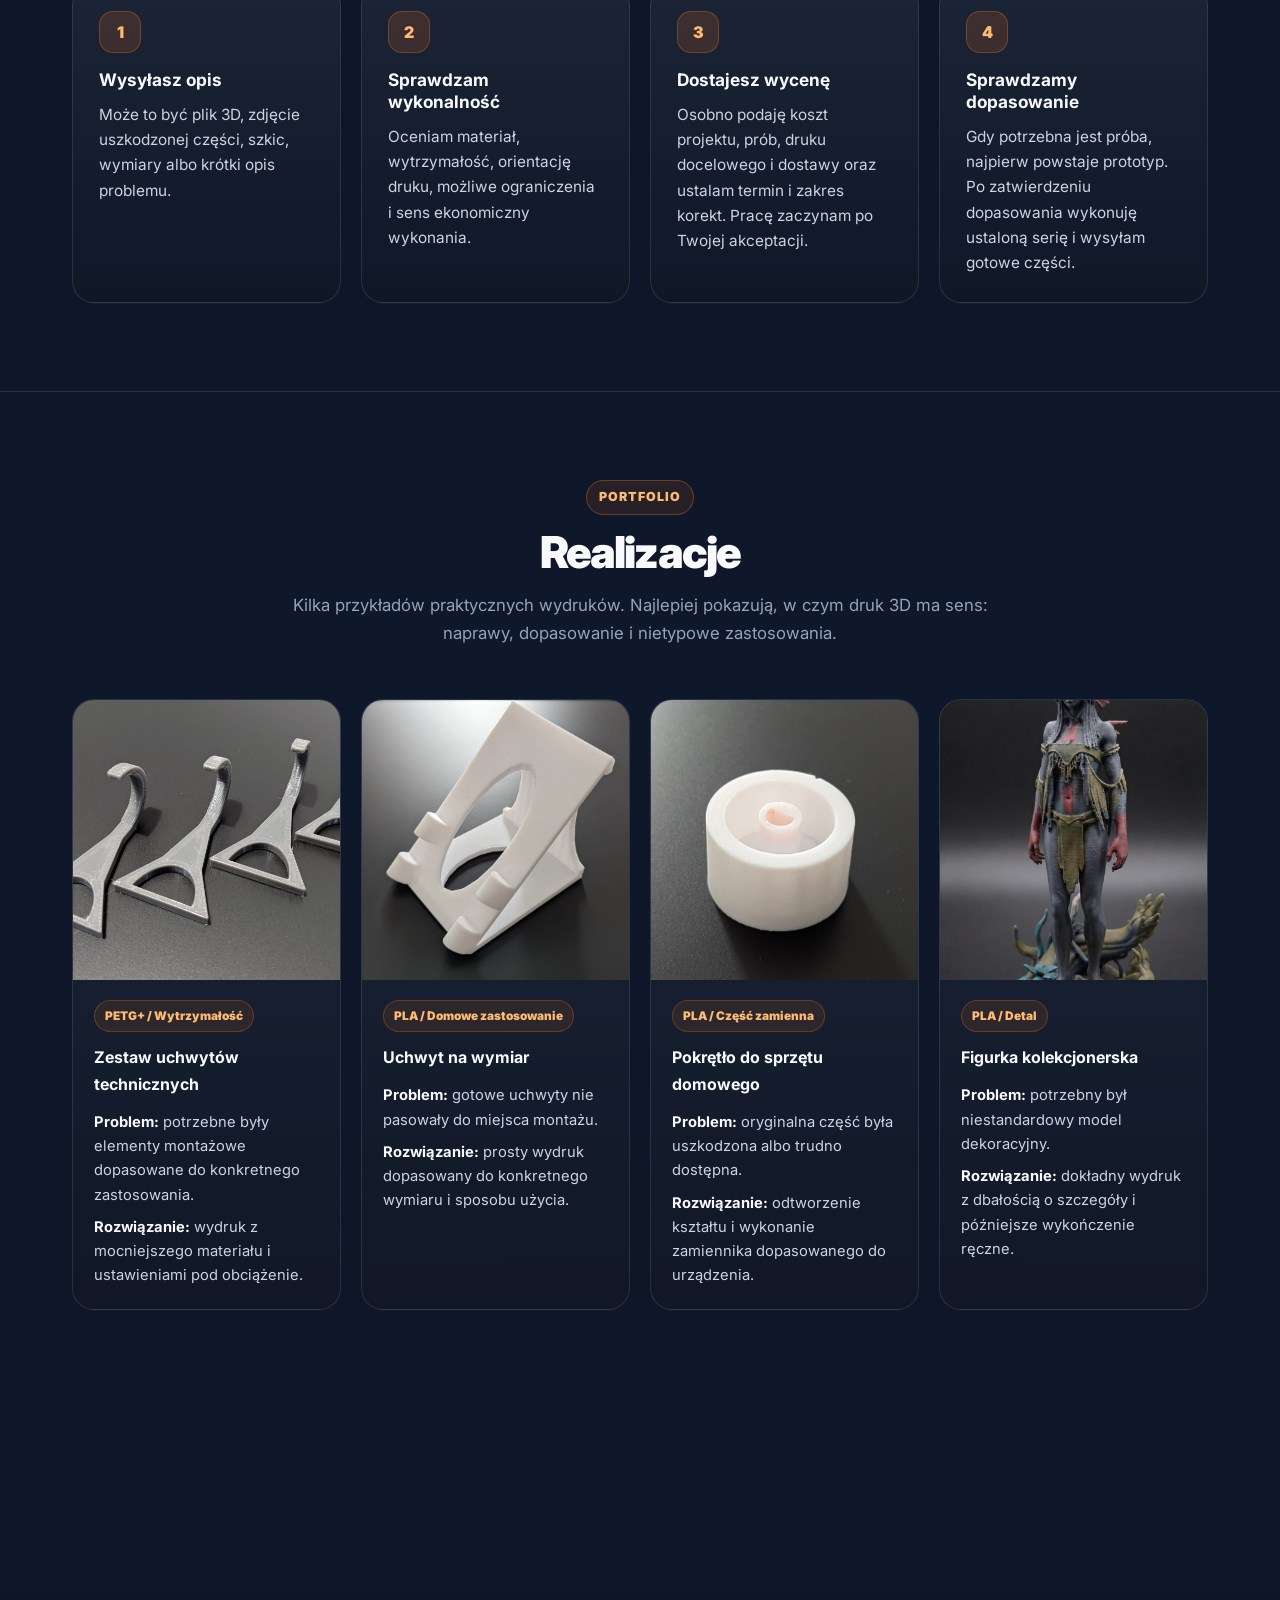
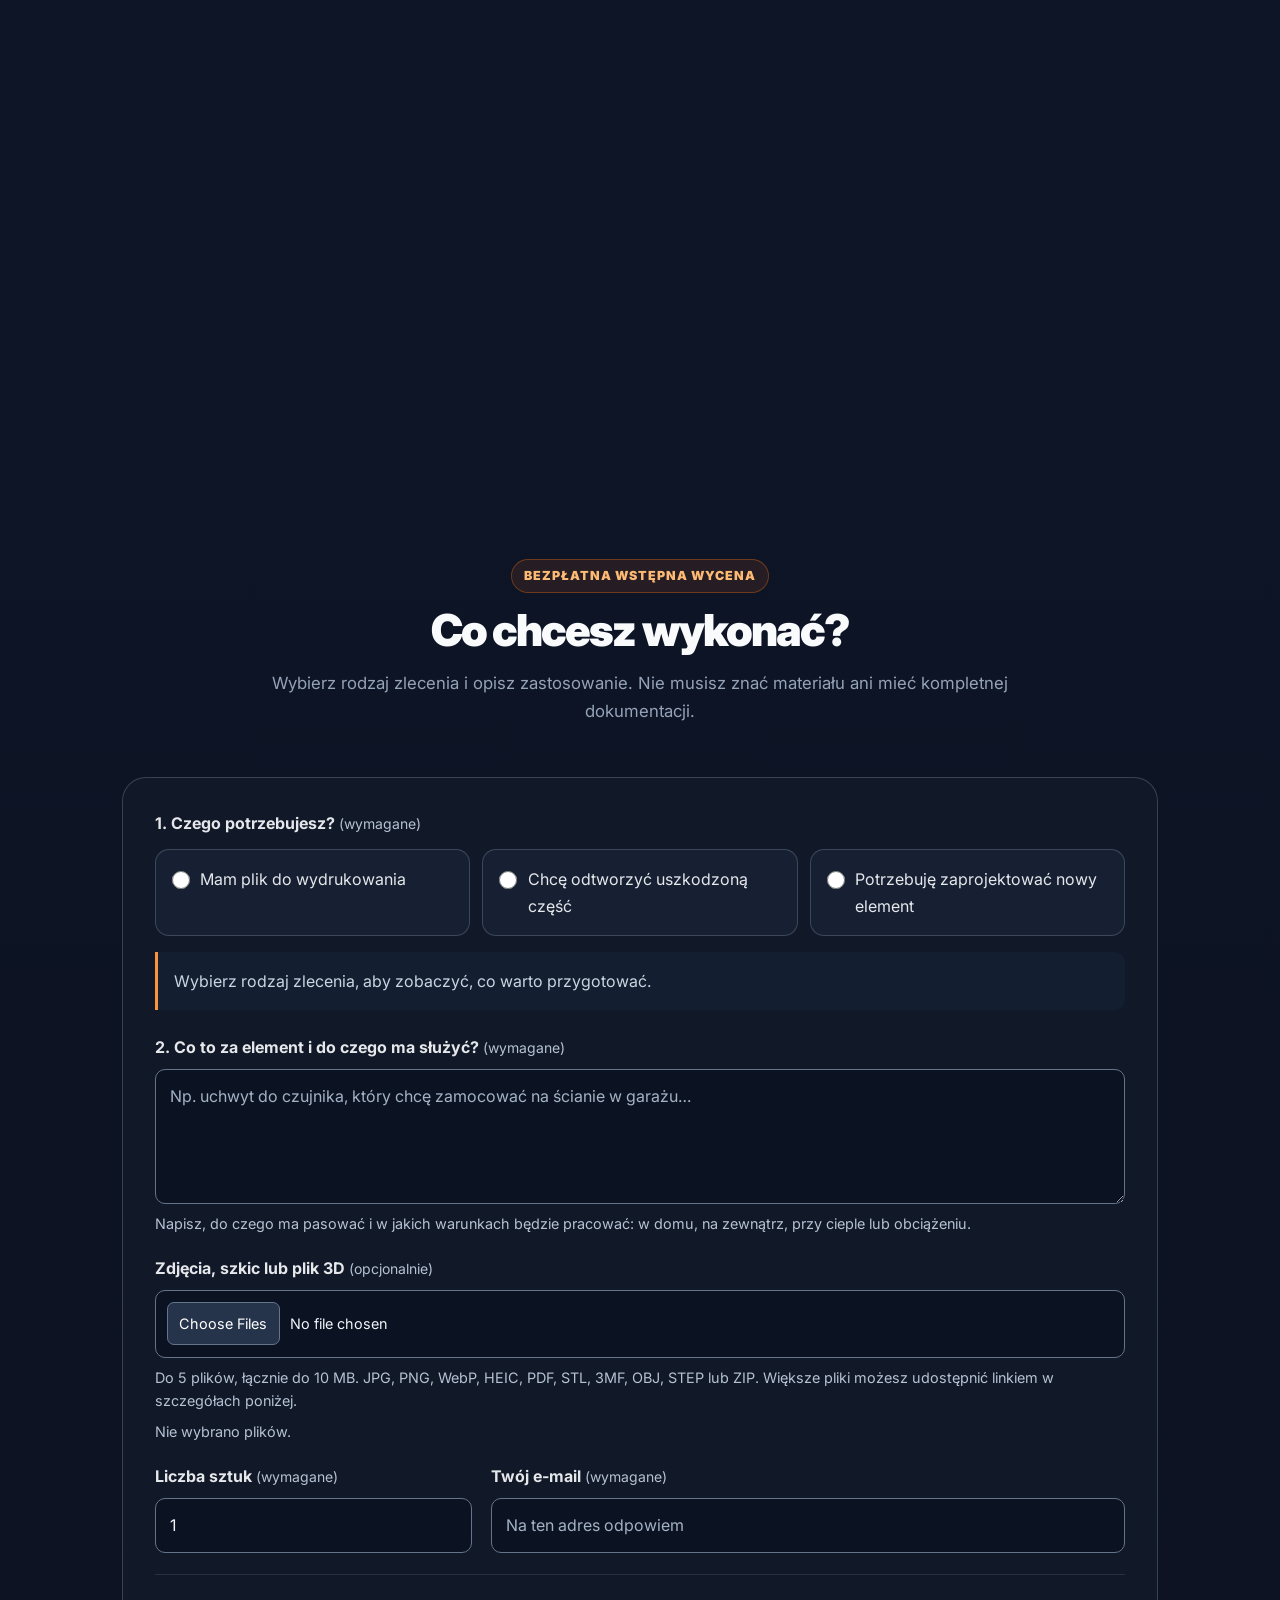
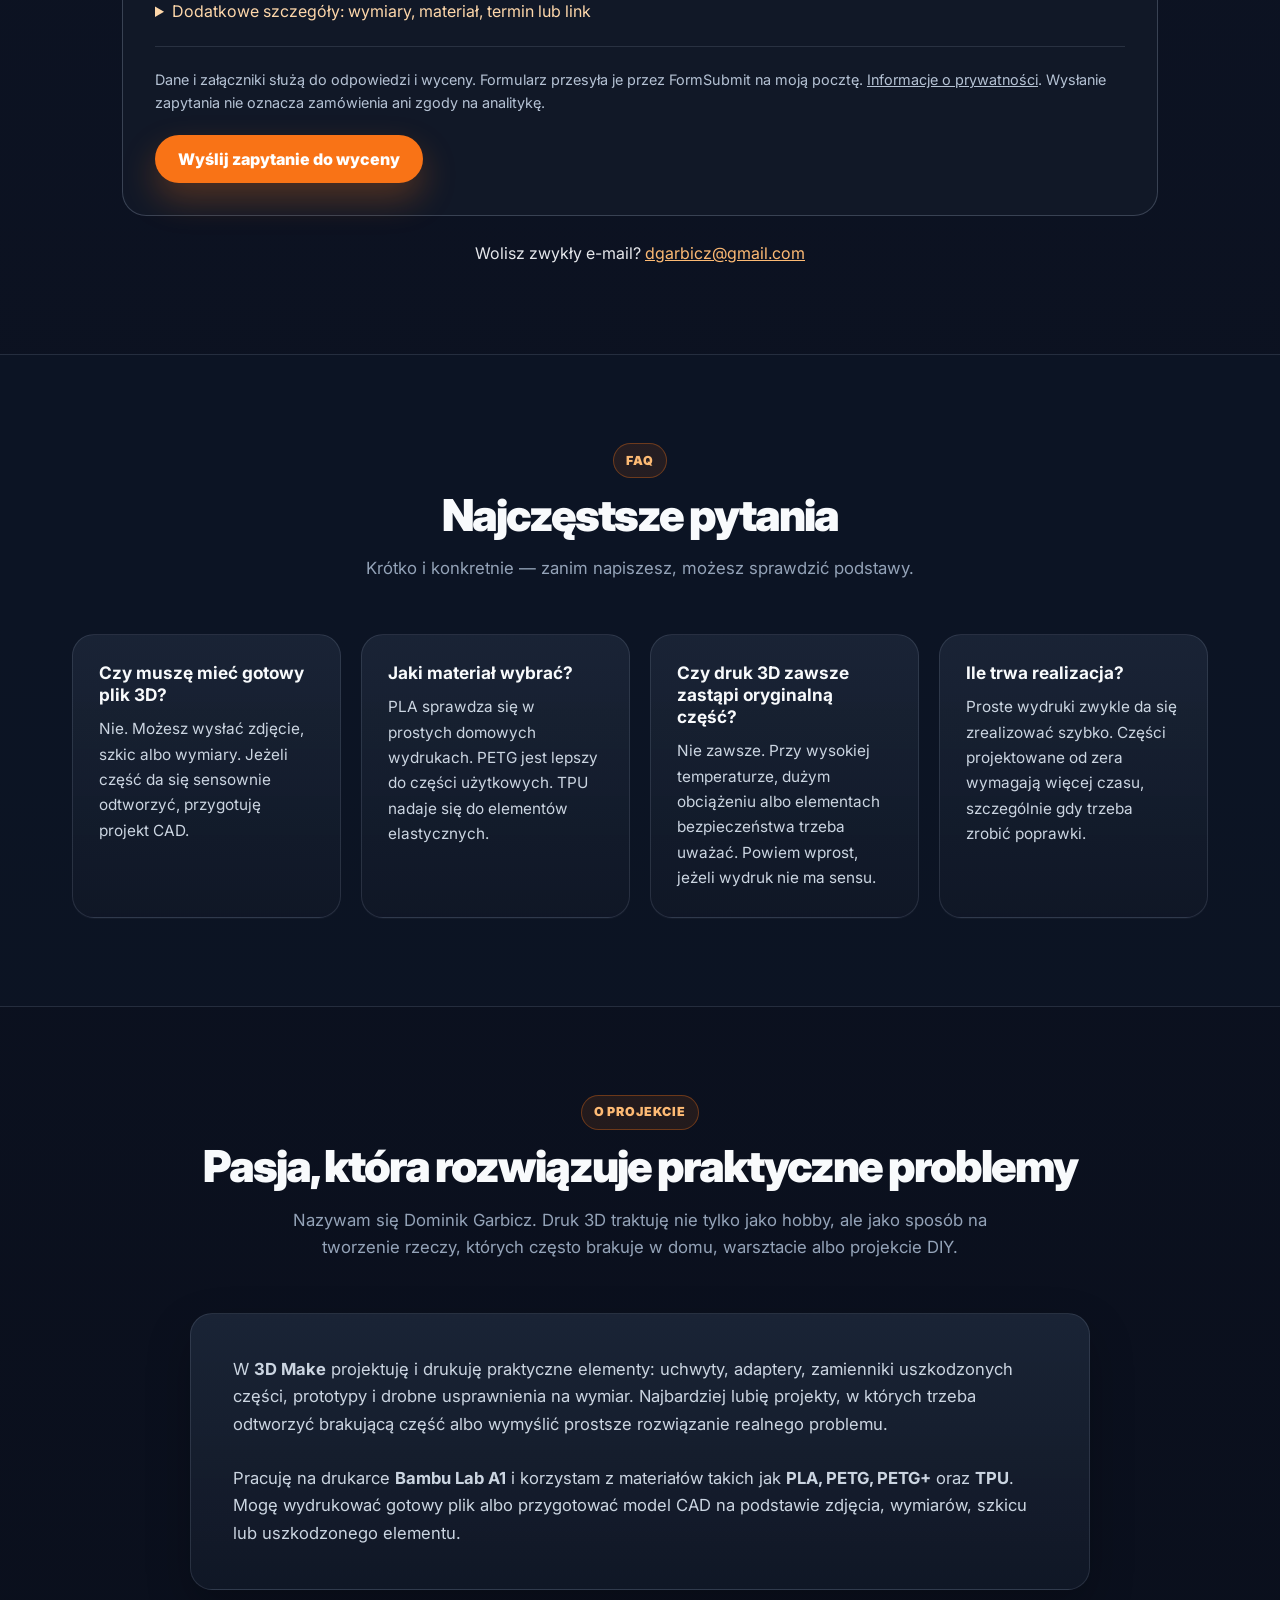
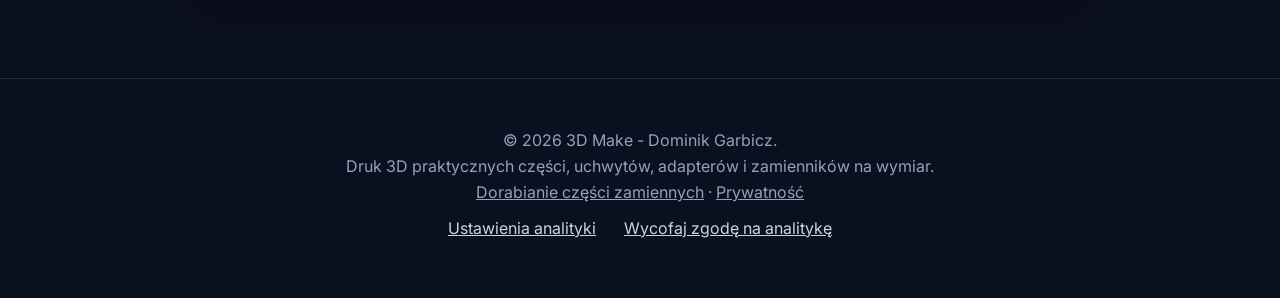
==== commit de348f0f: "Fix quote submission using native multipart navigation and numbered receipt" ====
--- a/index.html
+++ b/index.html
@@ -24,7 +24,7 @@
     <link rel="stylesheet" href="styles.css?v=20260908-quote">
     <script src="analytics-config.js" defer></script>
     <script src="analytics.js?v=20260908-quote" defer></script>
-    <script src="quote.js?v=20260908-quote" defer></script>
+    <script src="quote.js?v=20261015-native" defer></script>
 </head>
 <body>
 
@@ -356,7 +356,6 @@
                 <button class="btn" type="submit">Wyślij zapytanie do wyceny</button>
             </fieldset>
             <p id="quote-status" class="quote-status" role="status" tabindex="-1" hidden></p>
-            <button id="quote-restart" class="btn btn-secondary" type="button" hidden>Przygotuj kolejne zapytanie</button>
         </form>
         <noscript><p class="quote-fallback">Formularz wymaga JavaScript. Wyślij opis i załączniki bezpośrednio na poniższy adres.</p></noscript>
         <p class="quote-fallback">Wolisz zwykły e-mail? <a href="mailto:dgarbicz@gmail.com?subject=Zapytanie%20o%20druk%203D%20-%203D%20Make" data-analytics-event="click_contact">dgarbicz@gmail.com</a></p>
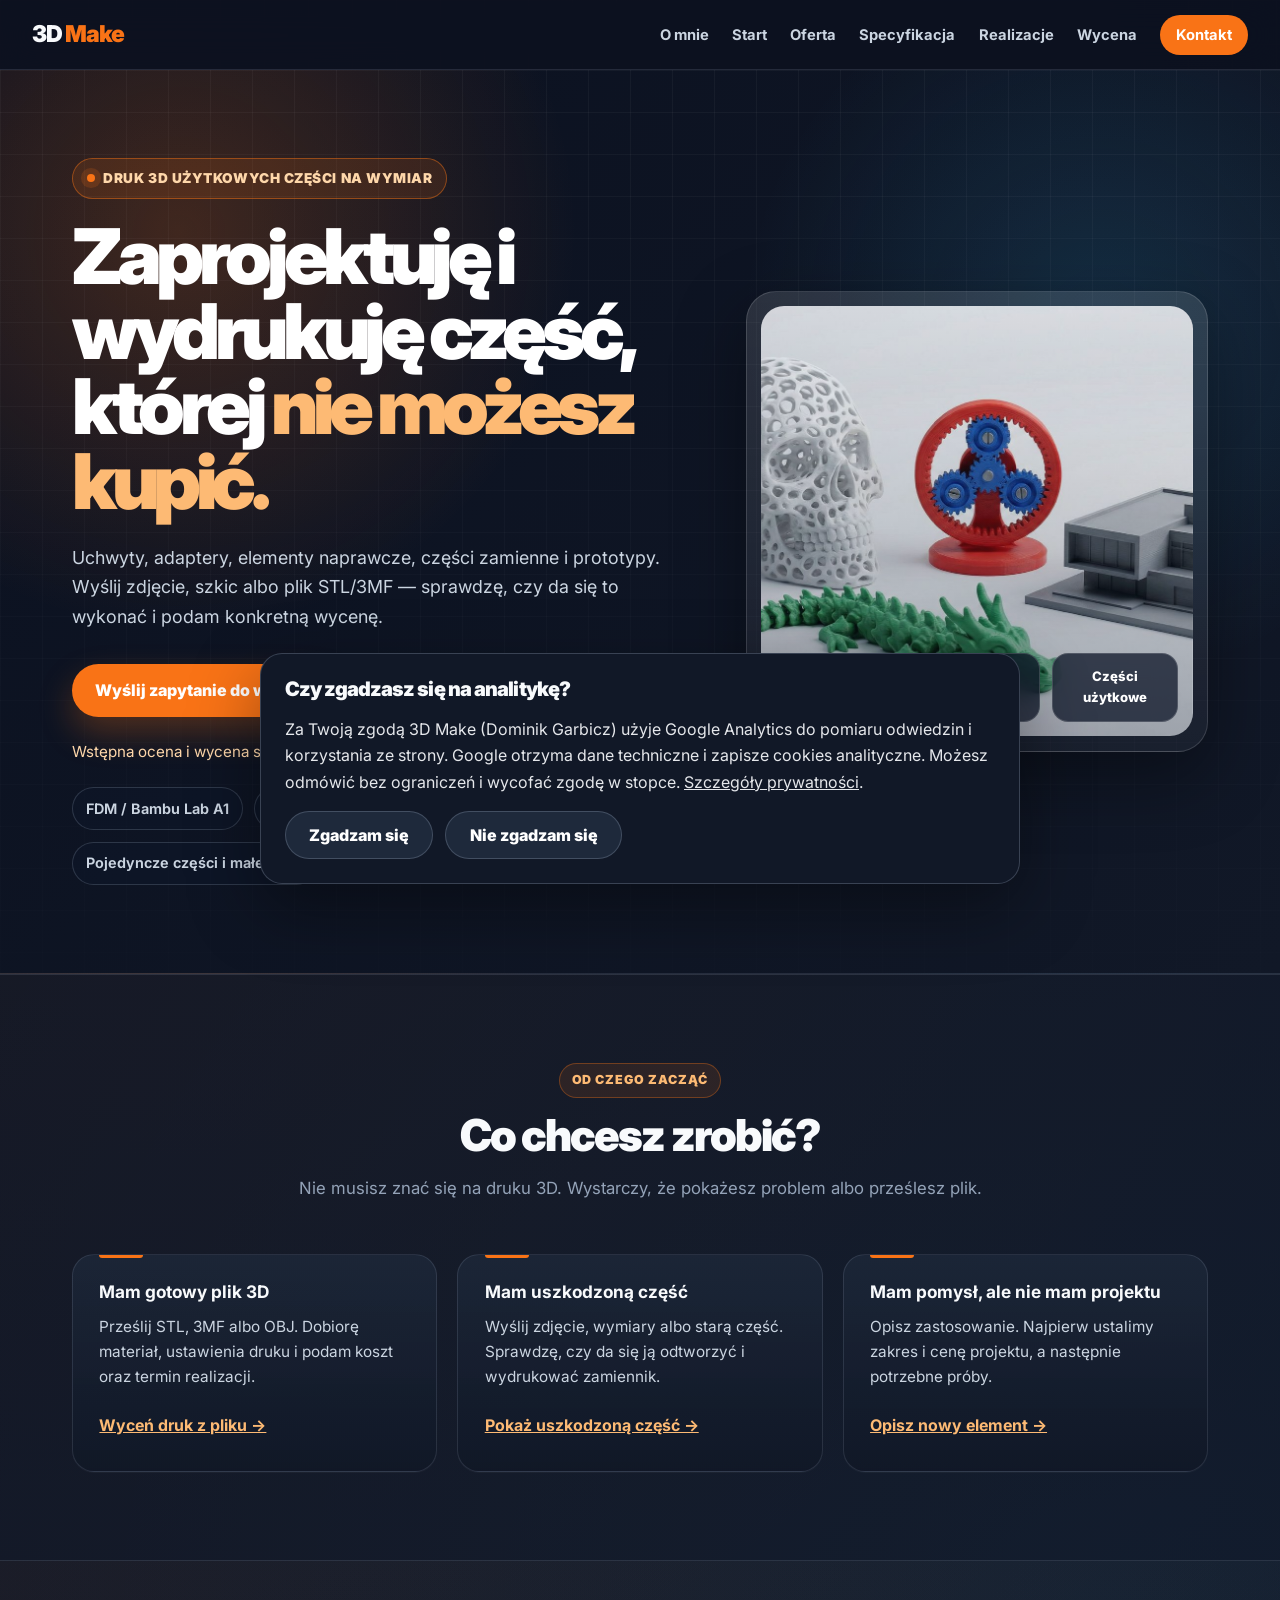
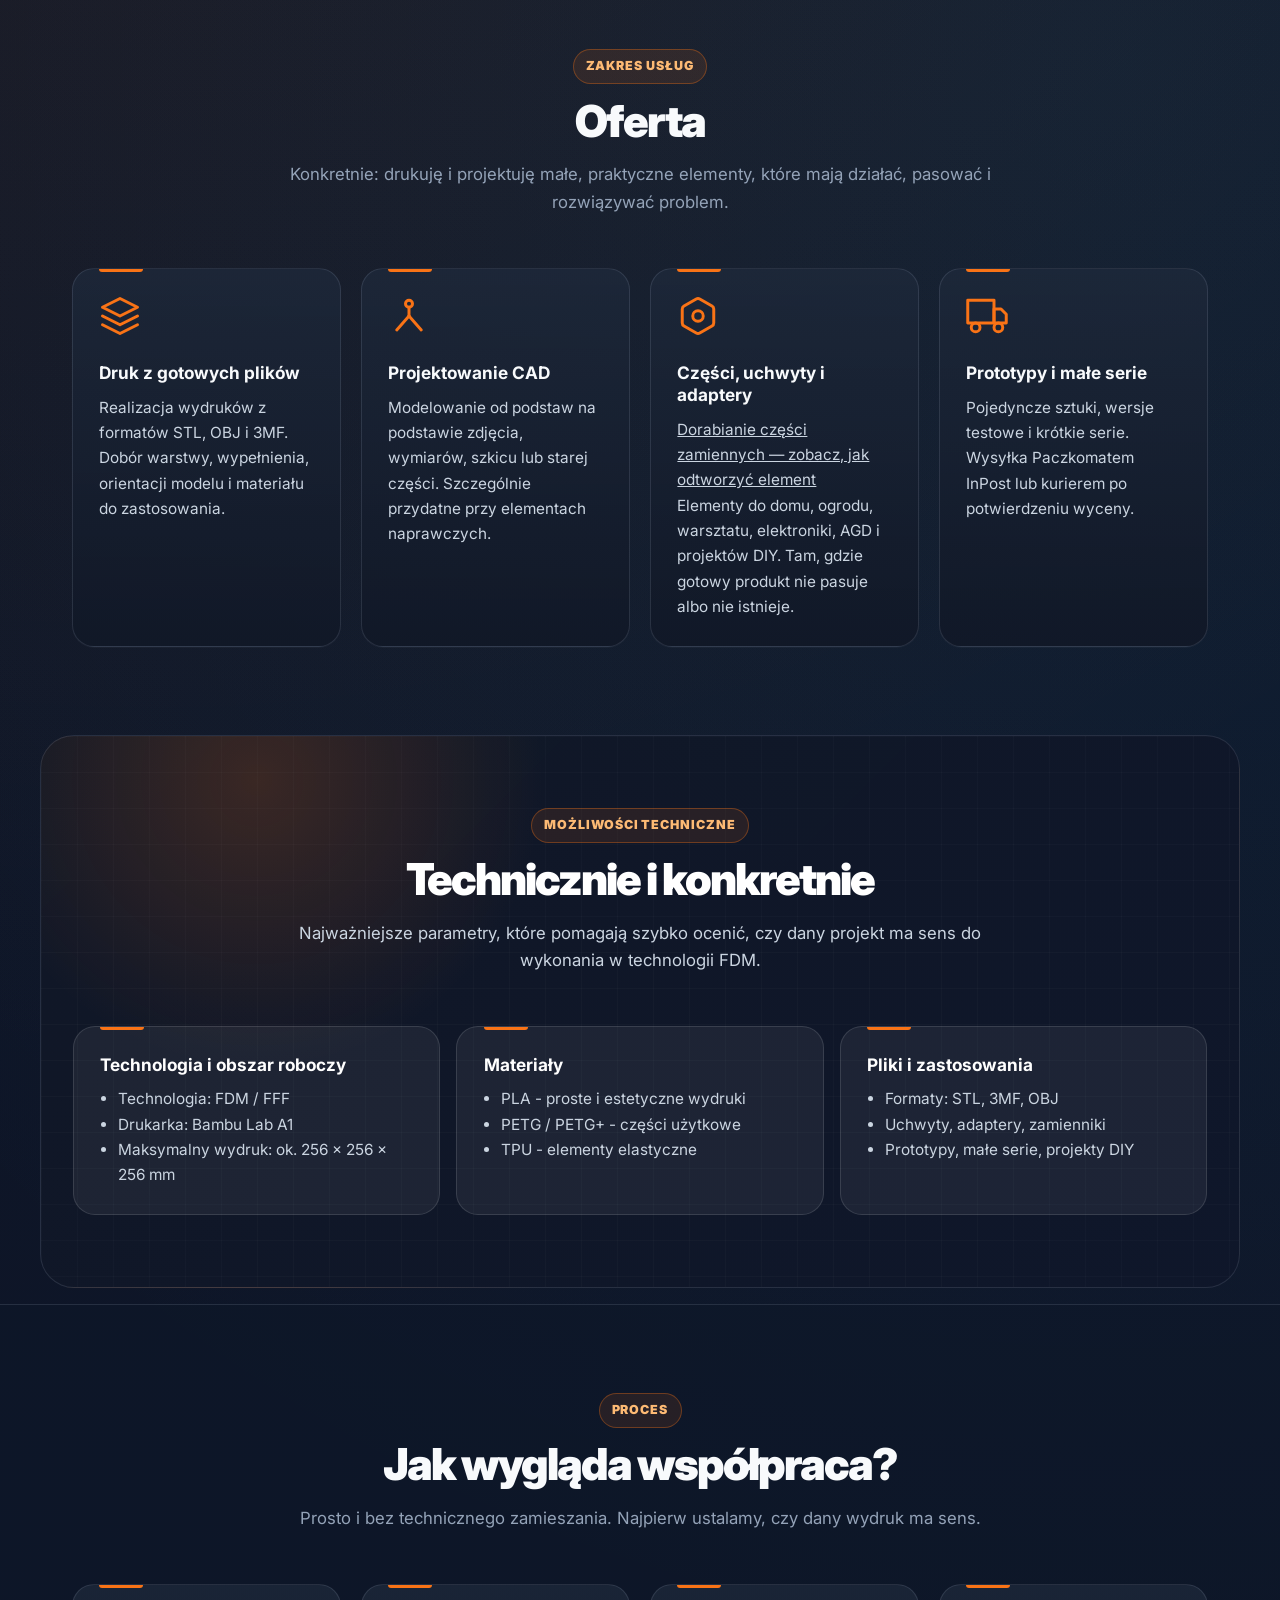
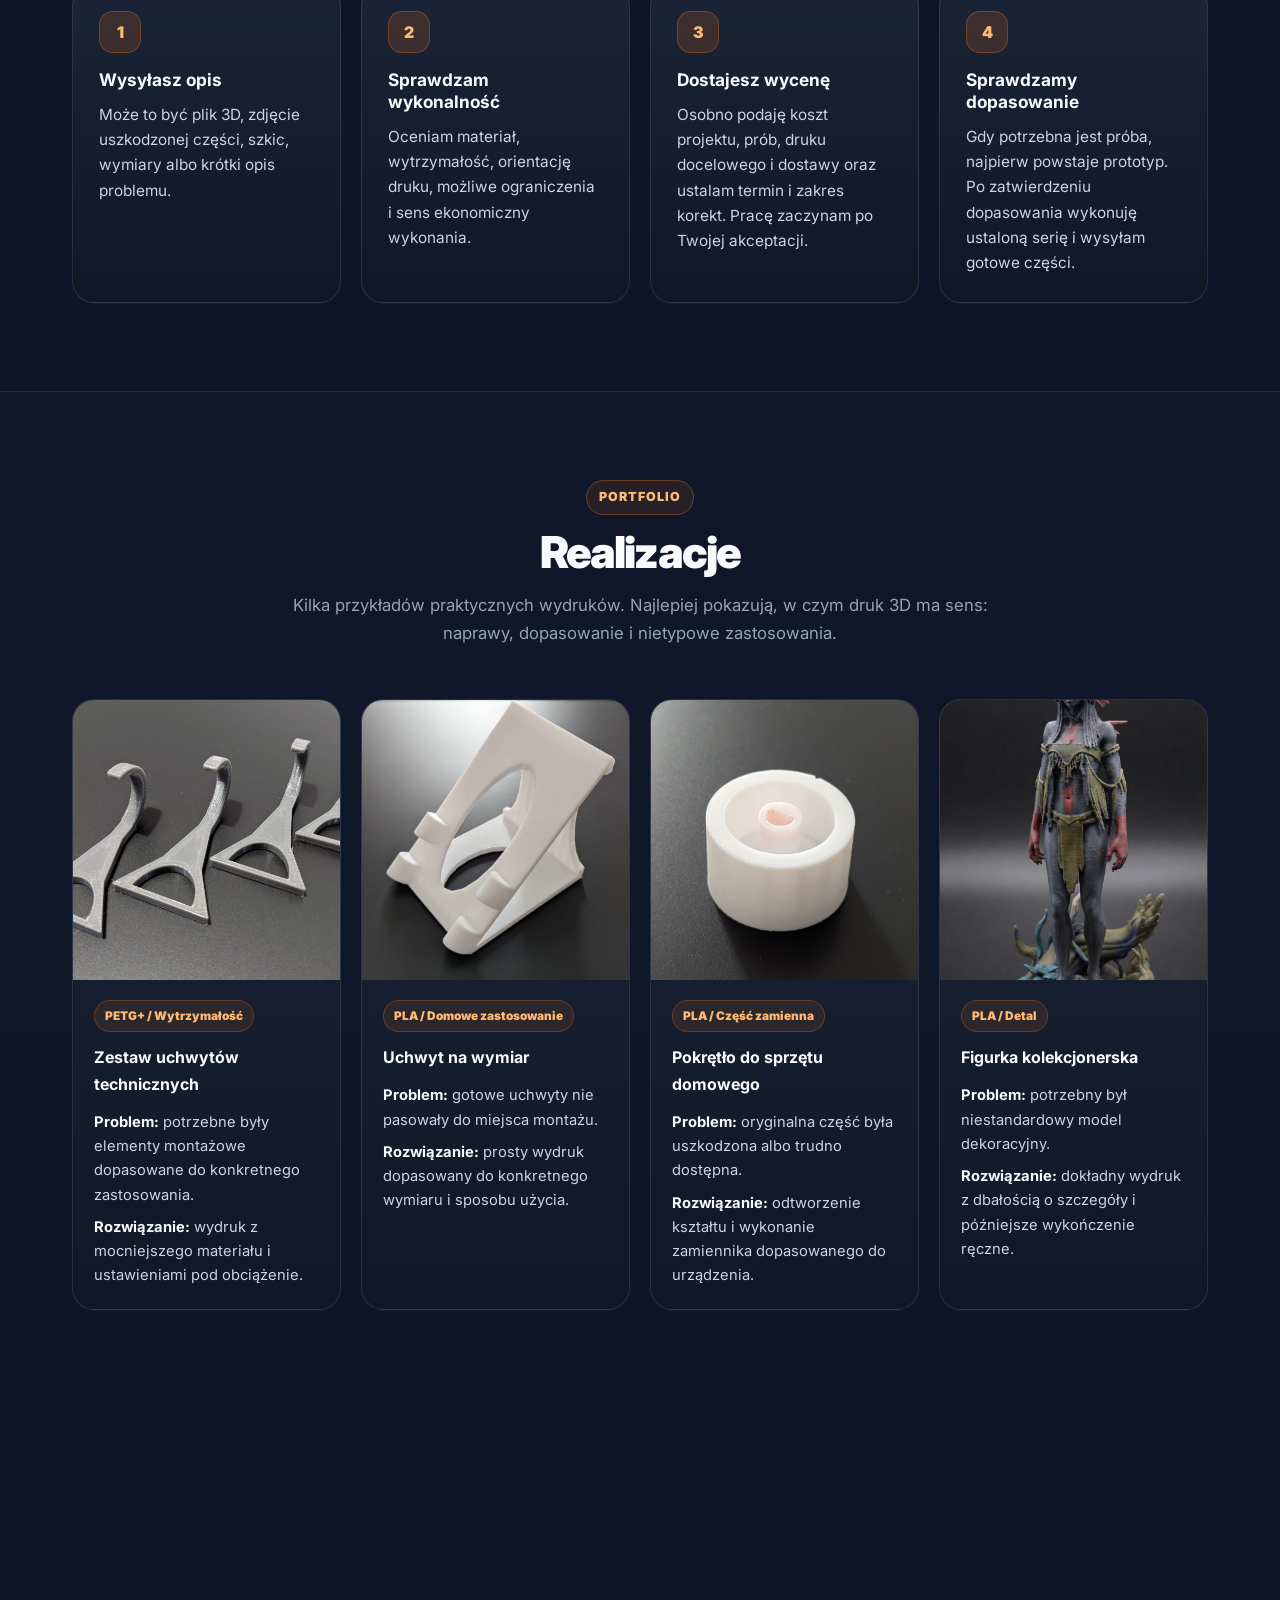
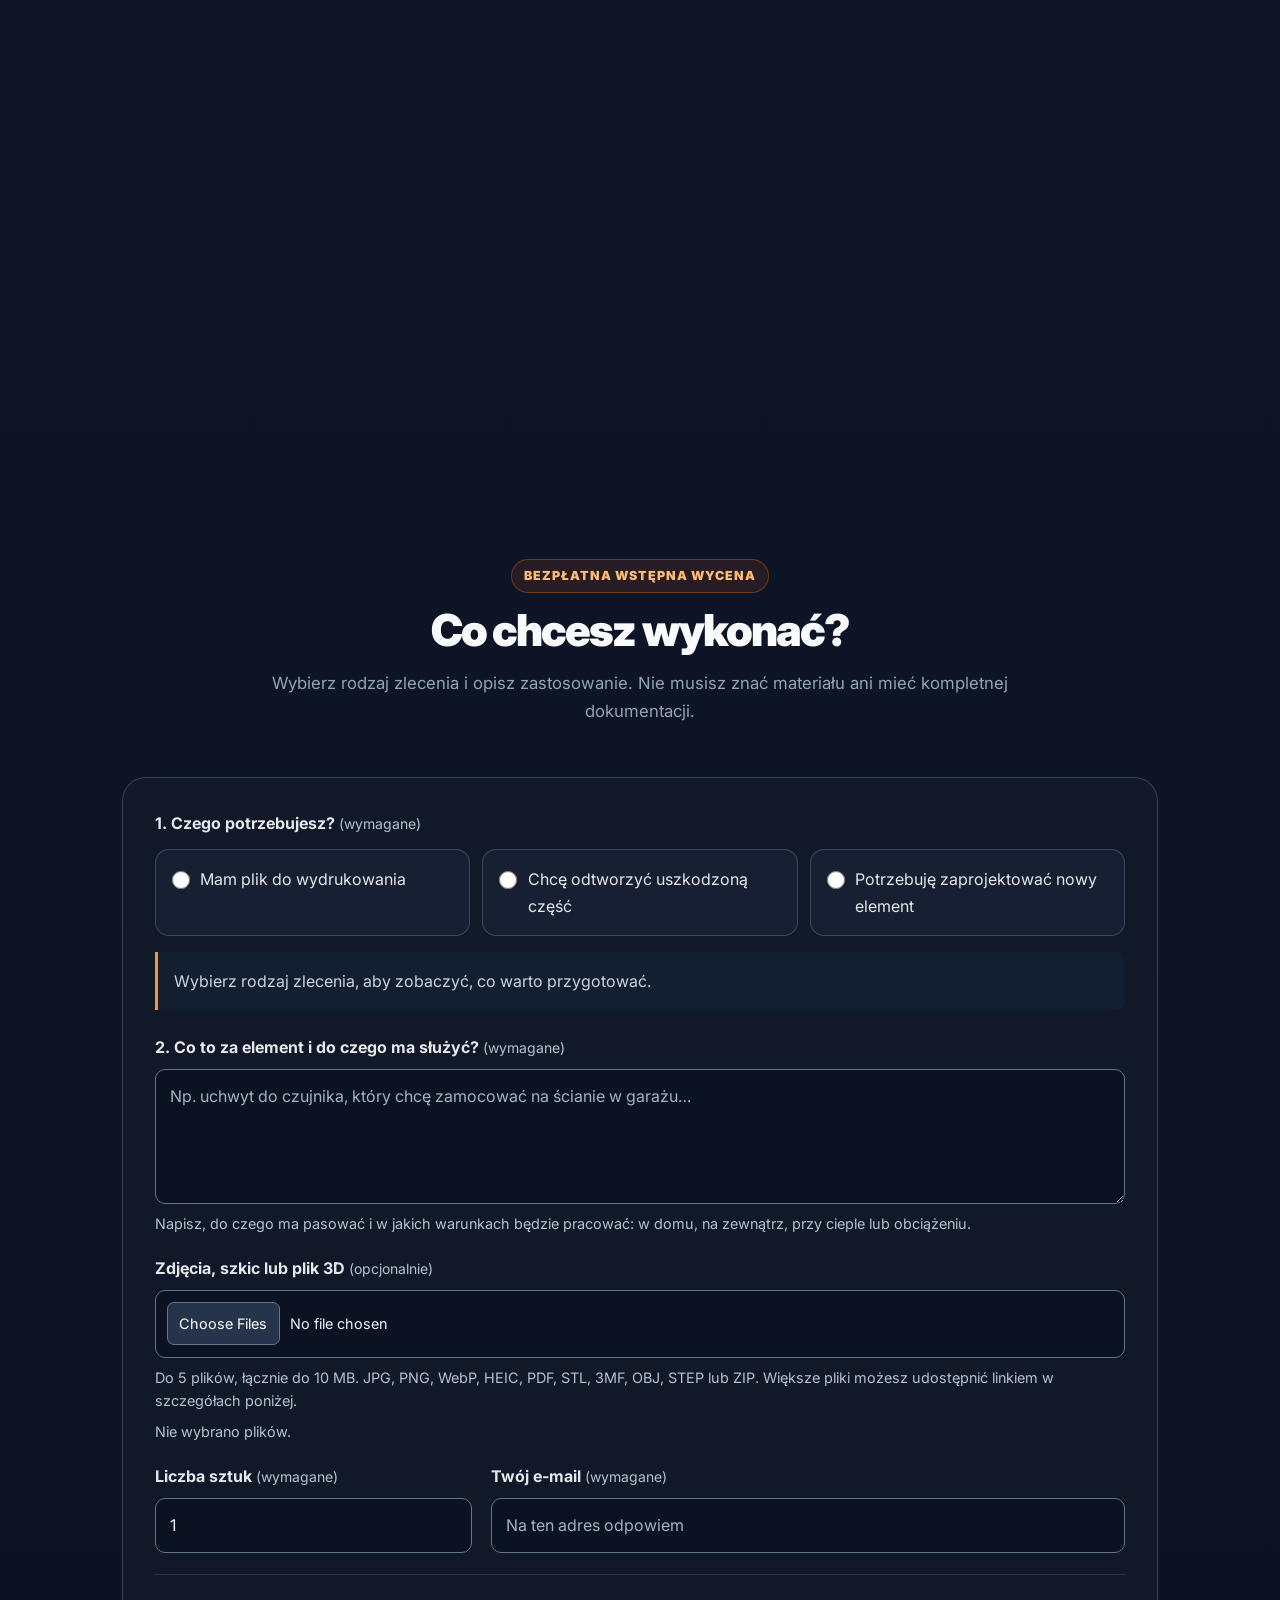
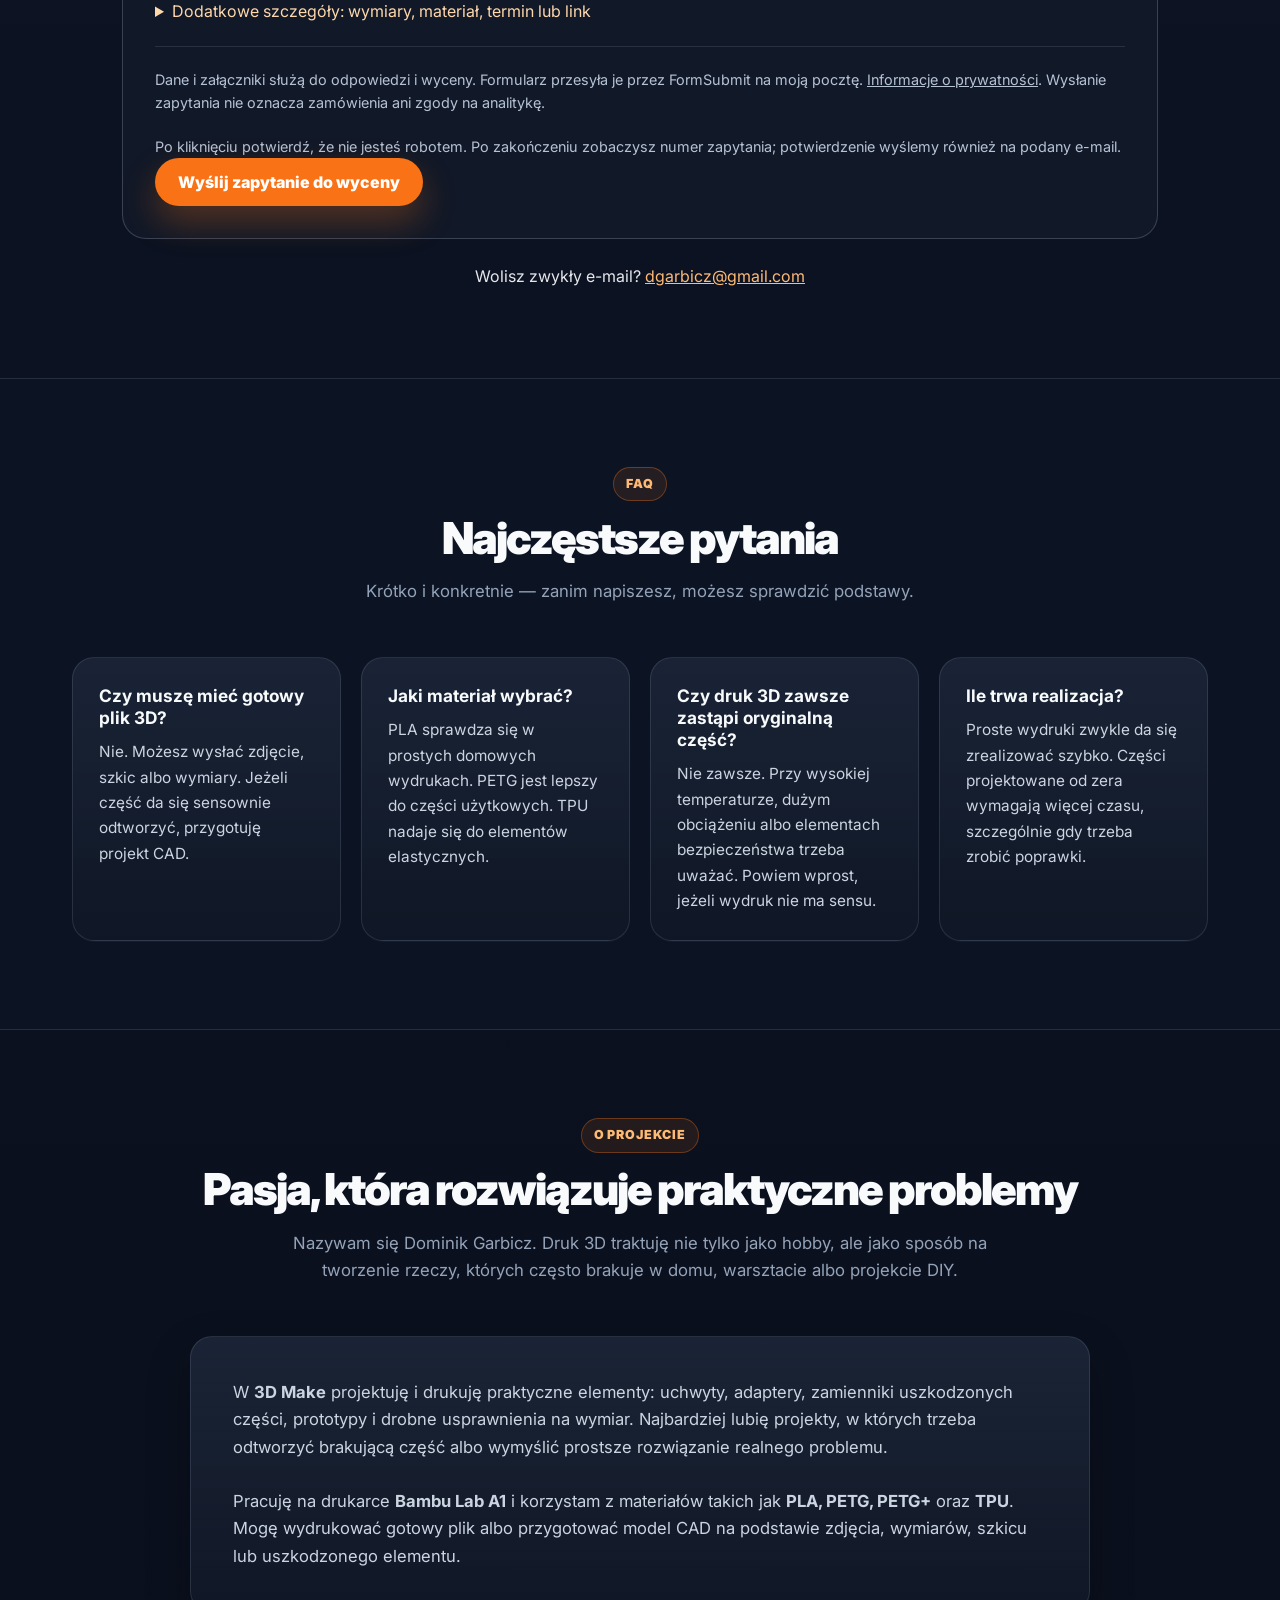
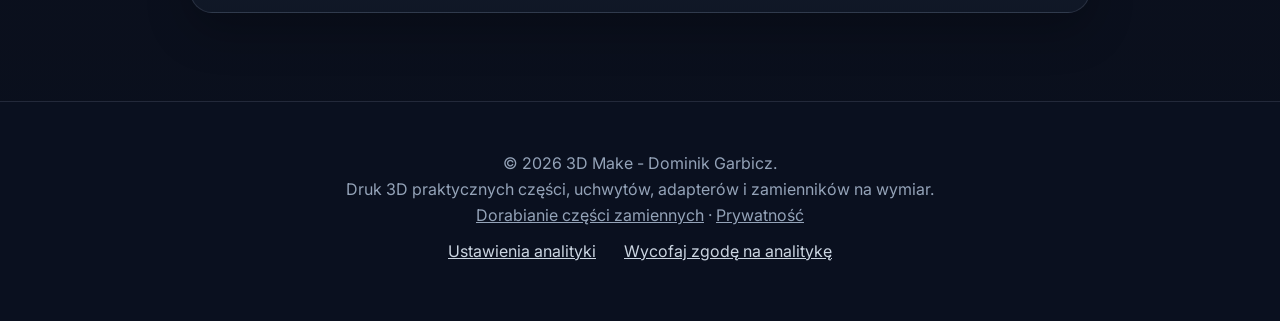
==== commit eee679d1: "Enable CAPTCHA and numbered email confirmations for quote submissions" ====
--- a/index.html
+++ b/index.html
@@ -24,7 +24,7 @@
     <link rel="stylesheet" href="styles.css?v=20260908-quote">
     <script src="analytics-config.js" defer></script>
     <script src="analytics.js?v=20260908-quote" defer></script>
-    <script src="quote.js?v=20261015-native" defer></script>
+    <script src="quote.js?v=20261015-captcha" defer></script>
 </head>
 <body>
 
@@ -353,6 +353,7 @@
                 </details>
                 <div class="quote-honey" aria-hidden="true"><label>Nie wypełniaj tego pola<input name="_honey" type="text" tabindex="-1" autocomplete="off"></label></div>
                 <p class="field-help quote-privacy">Dane i załączniki służą do odpowiedzi i wyceny. Formularz przesyła je przez FormSubmit na moją pocztę. <a href="prywatnosc.html">Informacje o prywatności</a>. Wysłanie zapytania nie oznacza zamówienia ani zgody na analitykę.</p>
+                <p class="field-help">Po kliknięciu potwierdź, że nie jesteś robotem. Po zakończeniu zobaczysz numer zapytania; potwierdzenie wyślemy również na podany e-mail.</p>
                 <button class="btn" type="submit">Wyślij zapytanie do wyceny</button>
             </fieldset>
             <p id="quote-status" class="quote-status" role="status" tabindex="-1" hidden></p>
